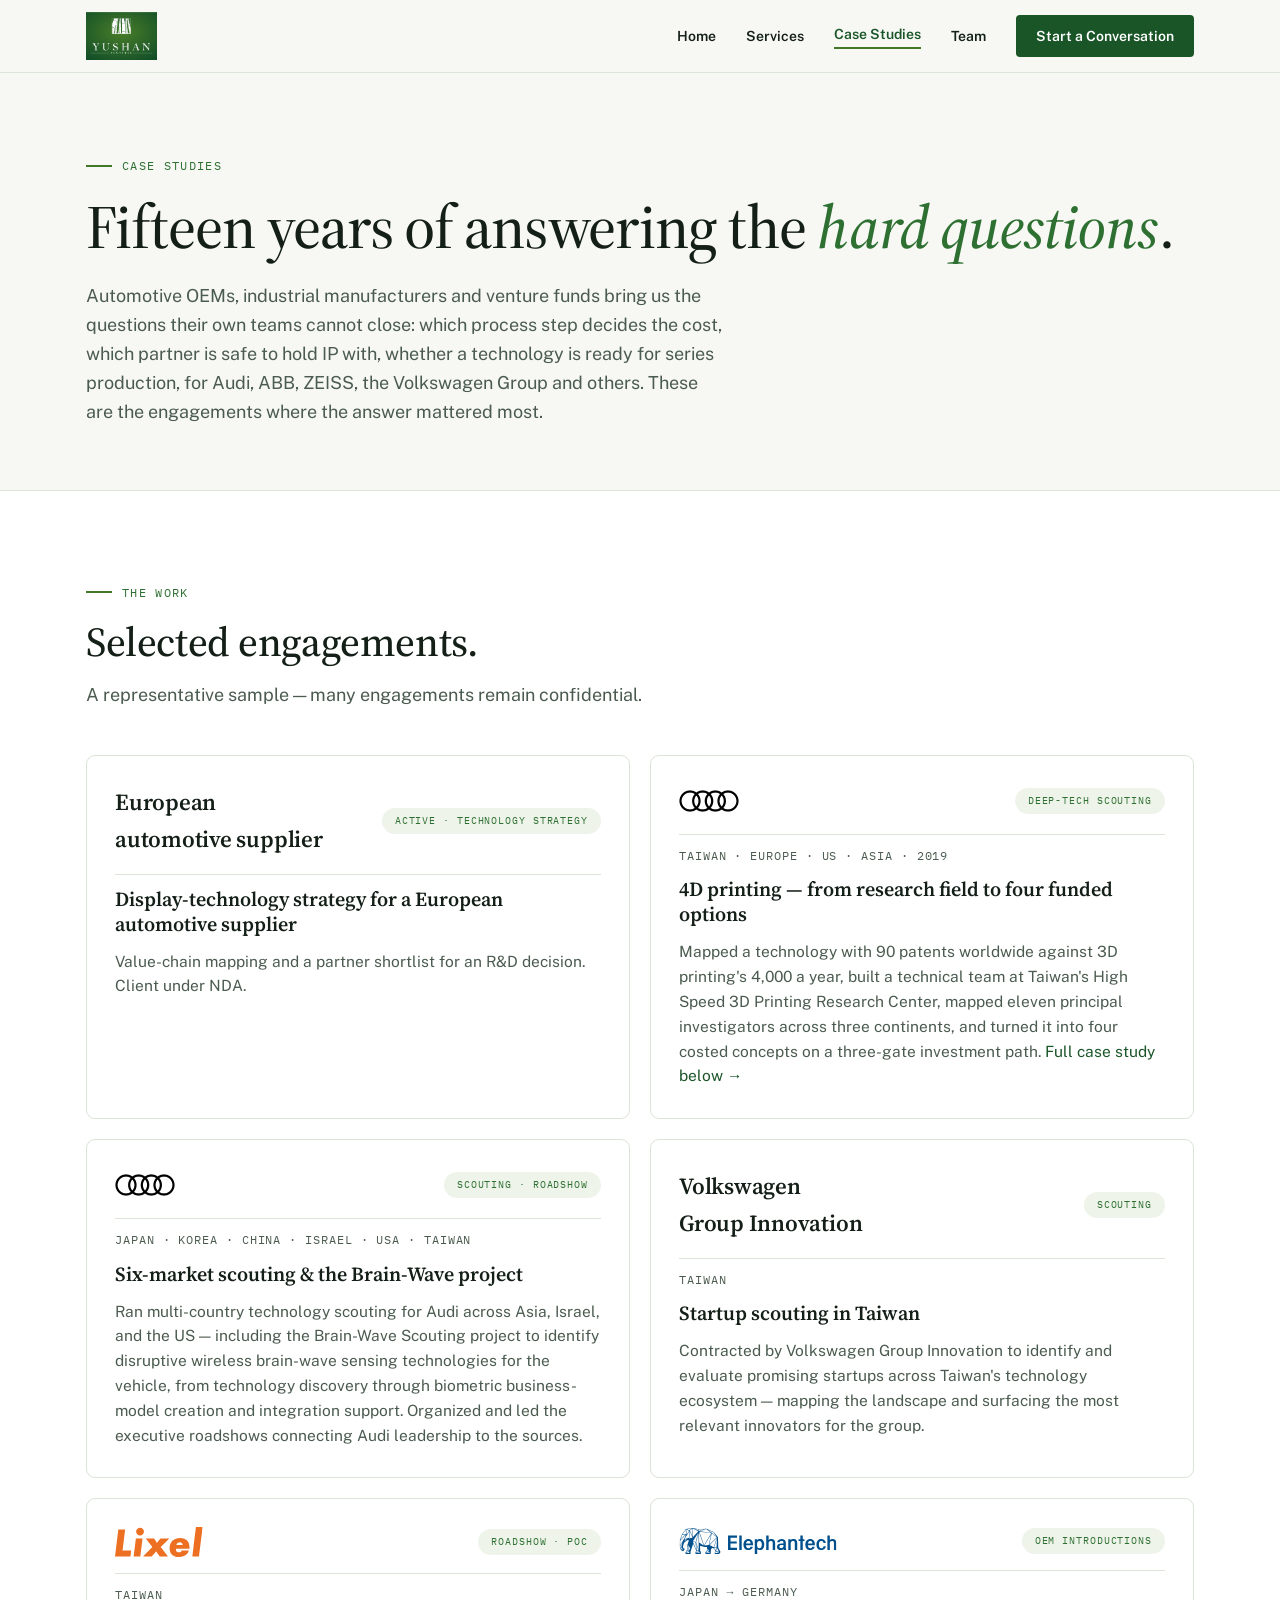
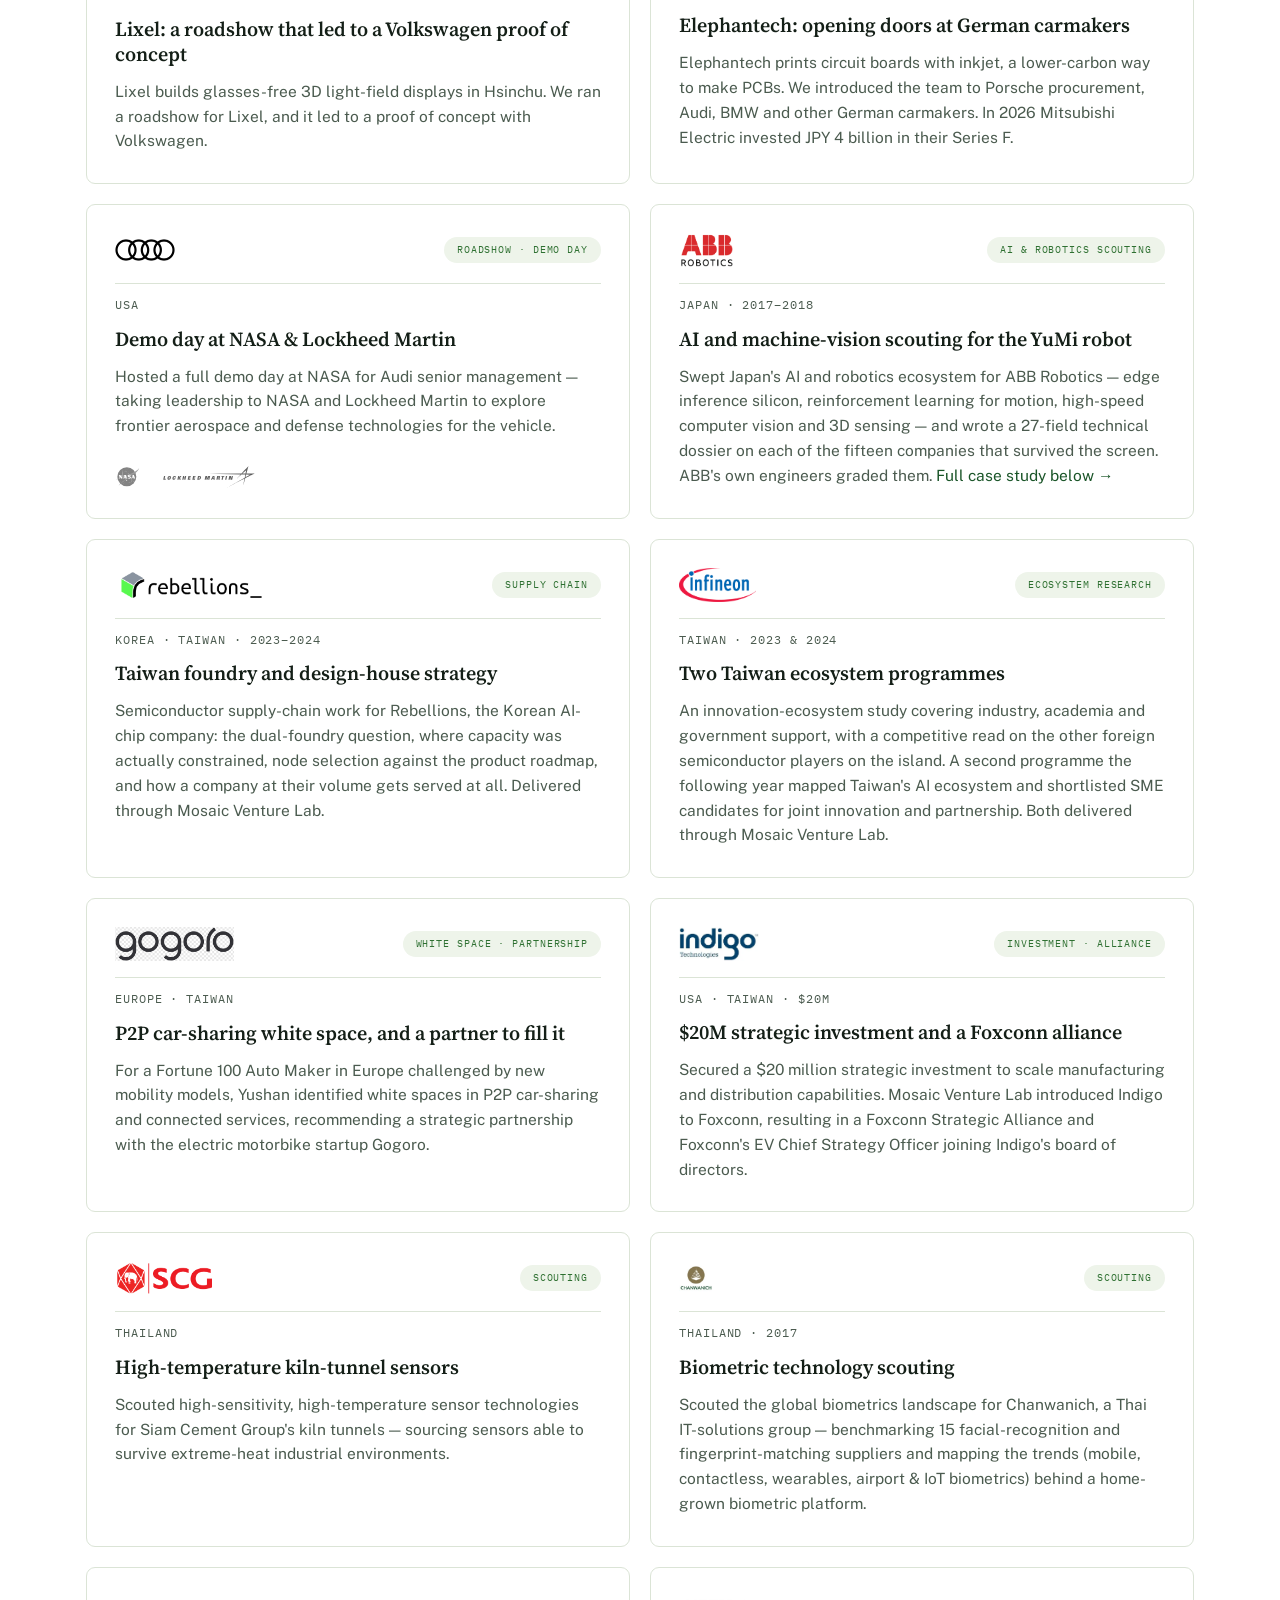
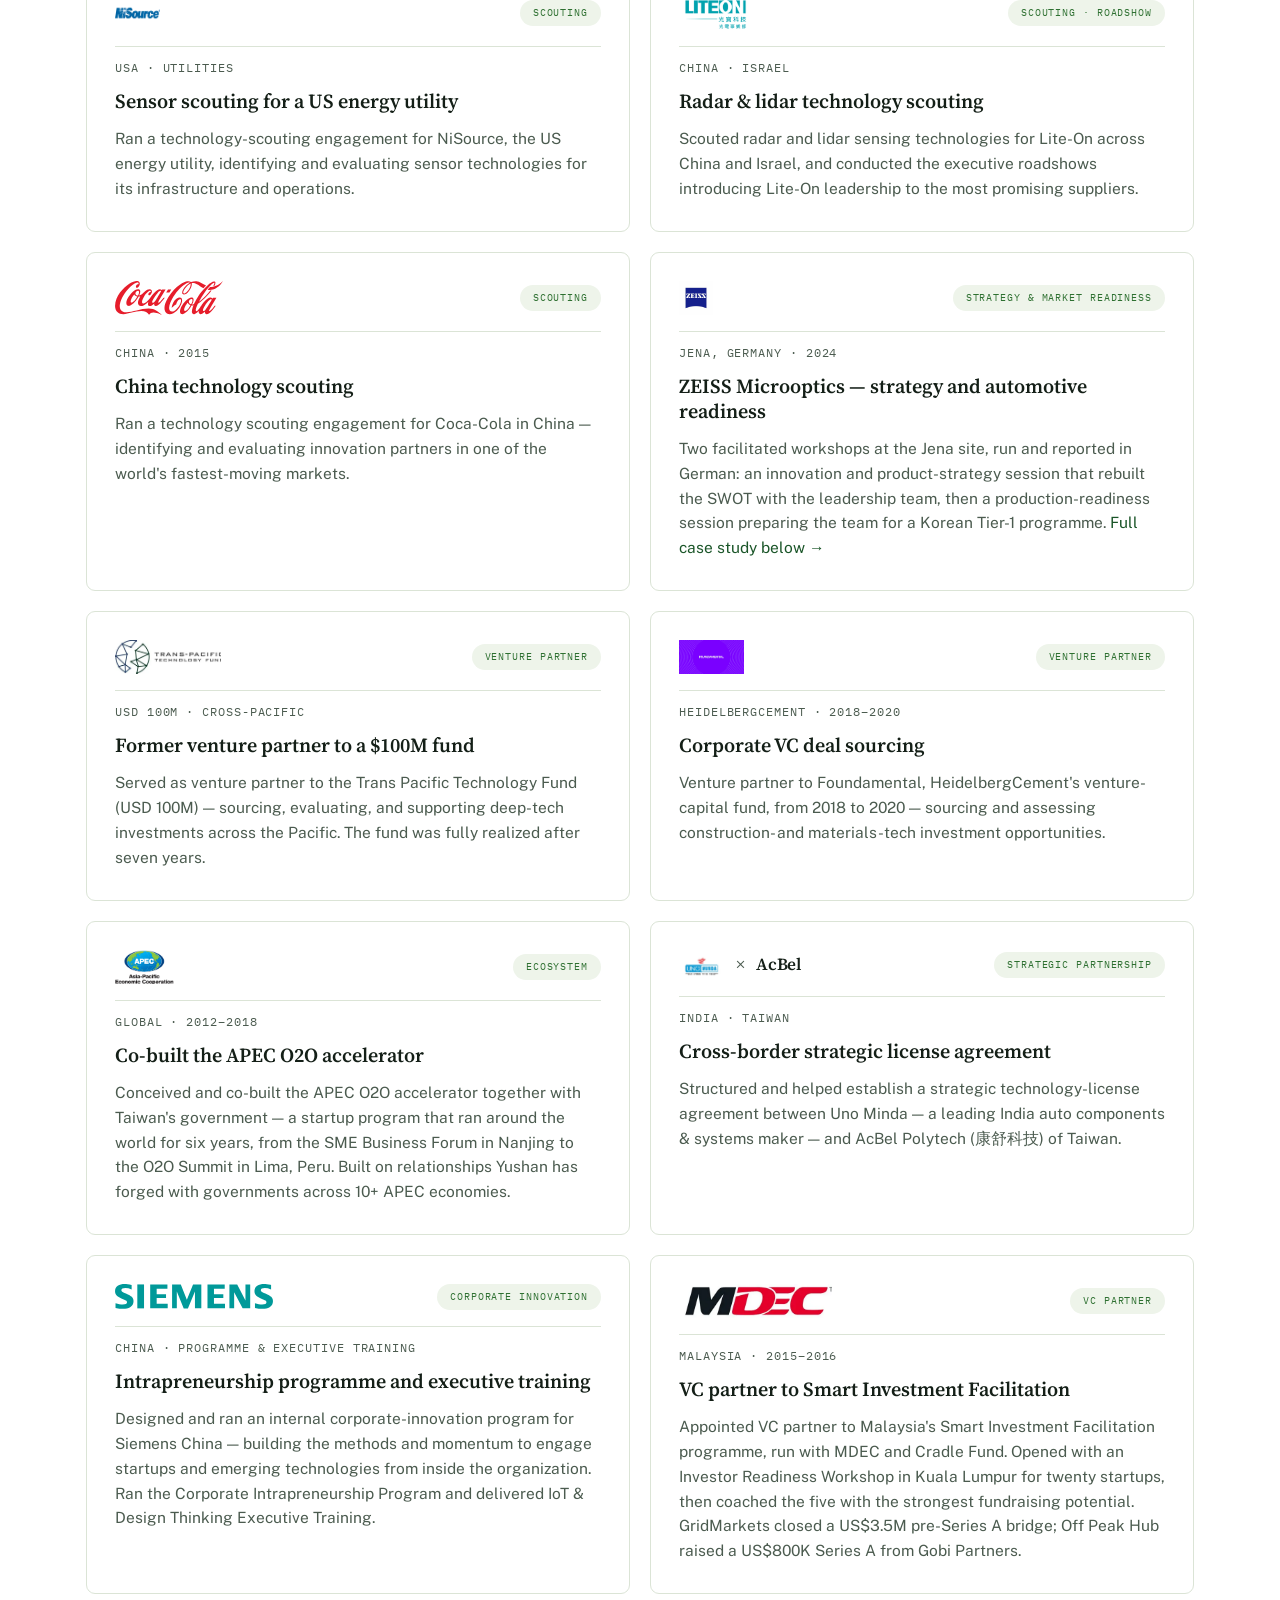
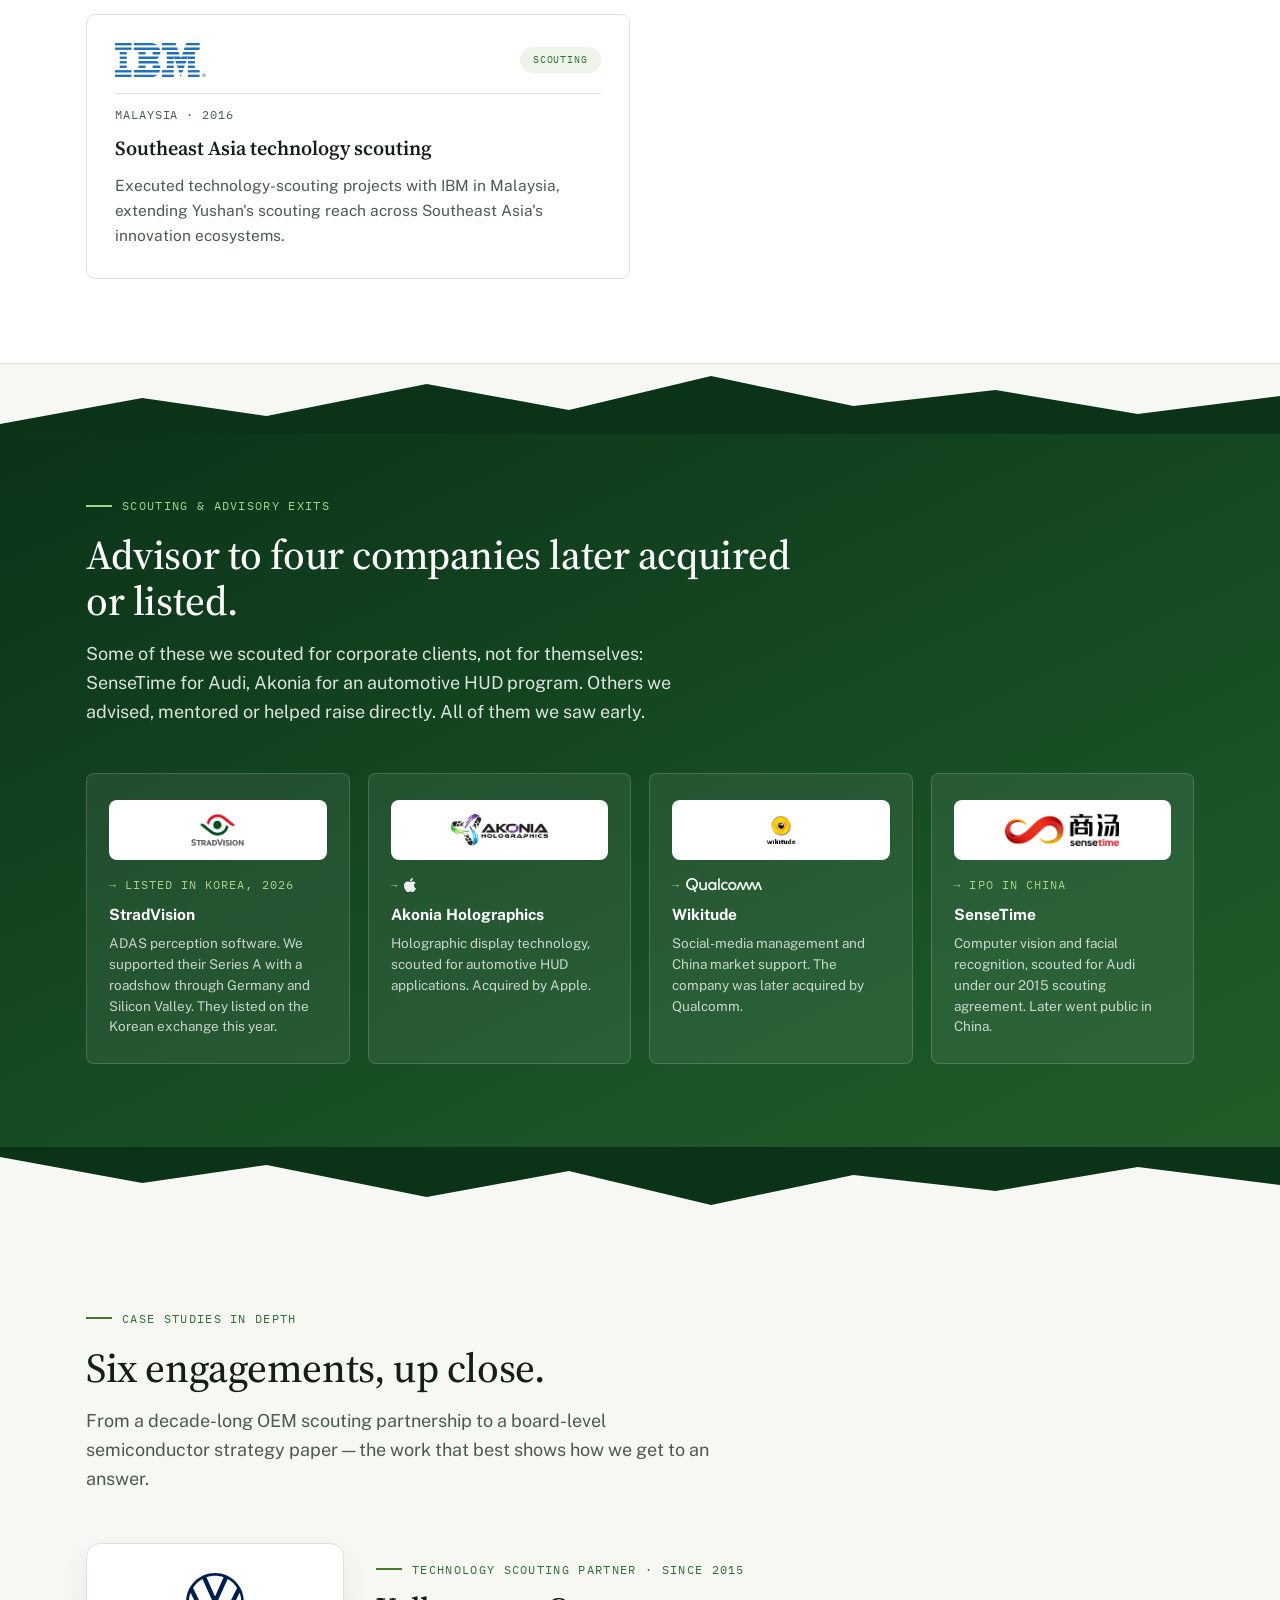
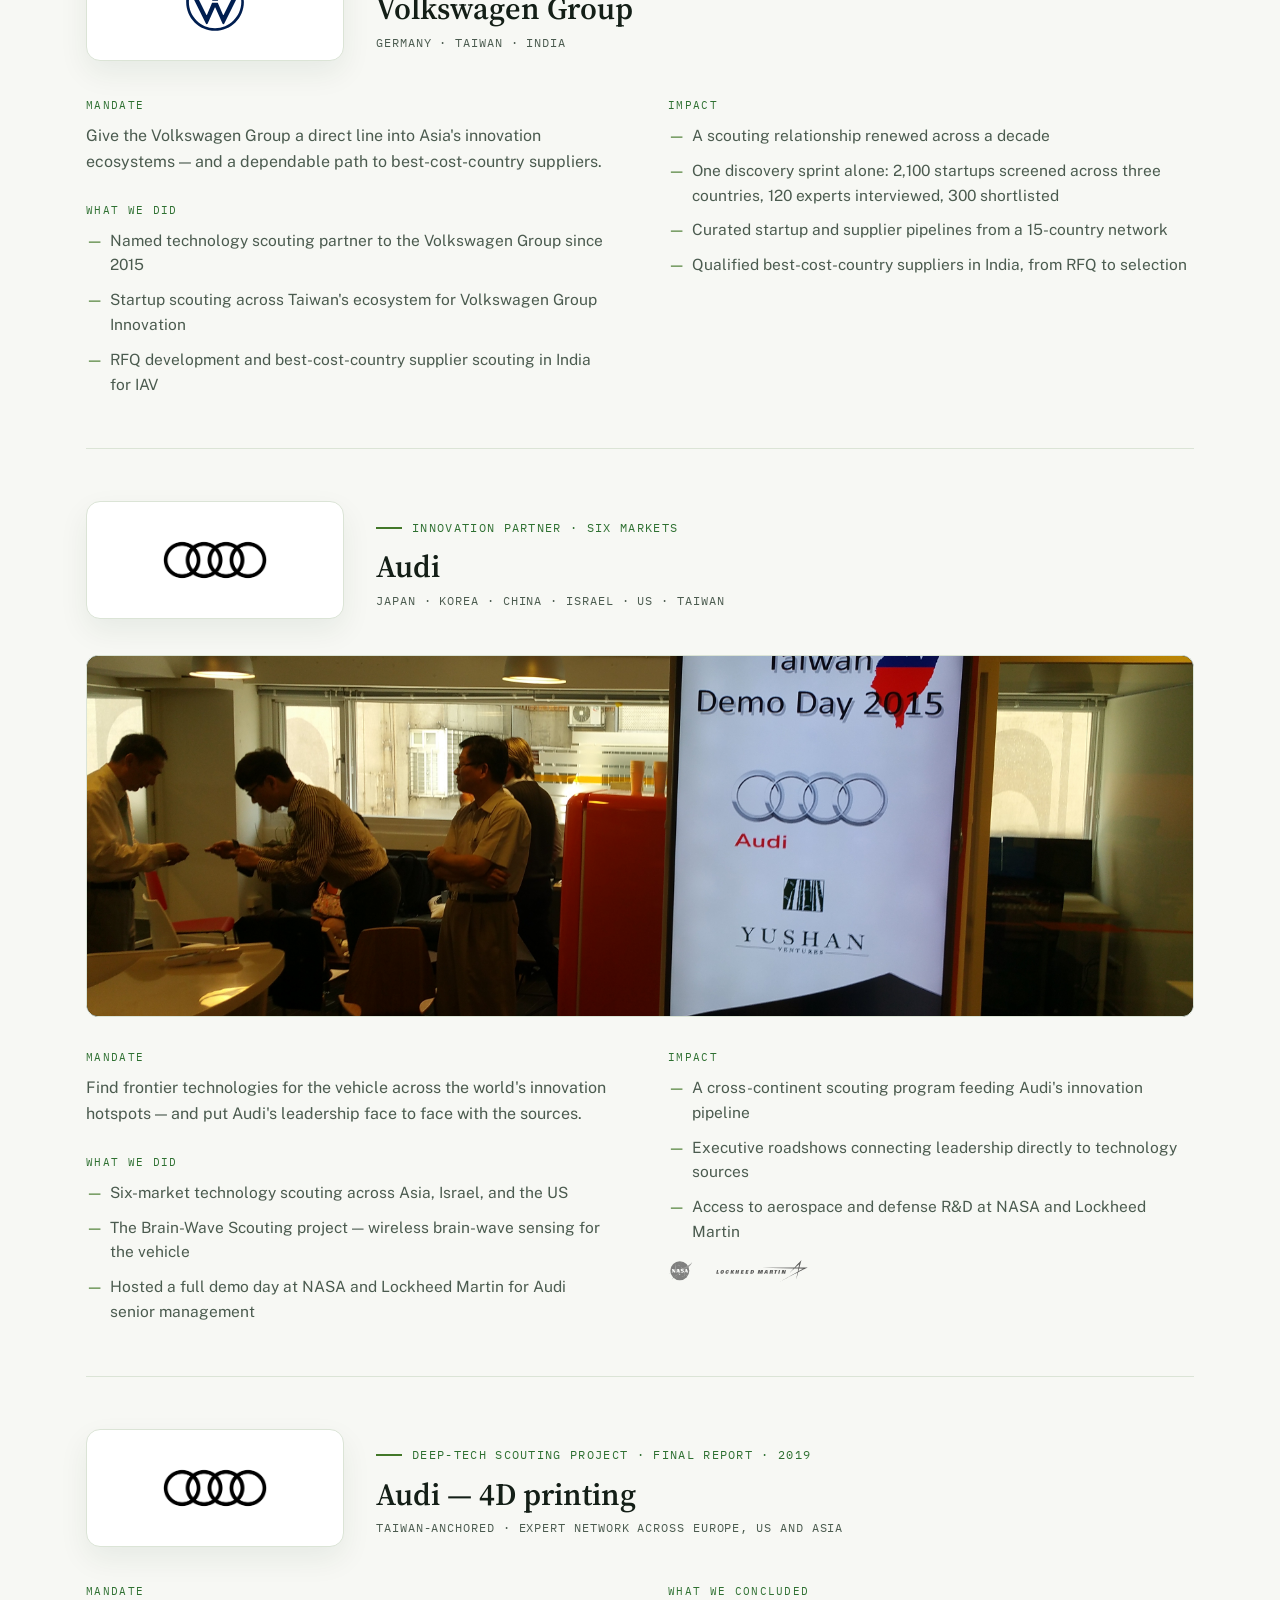
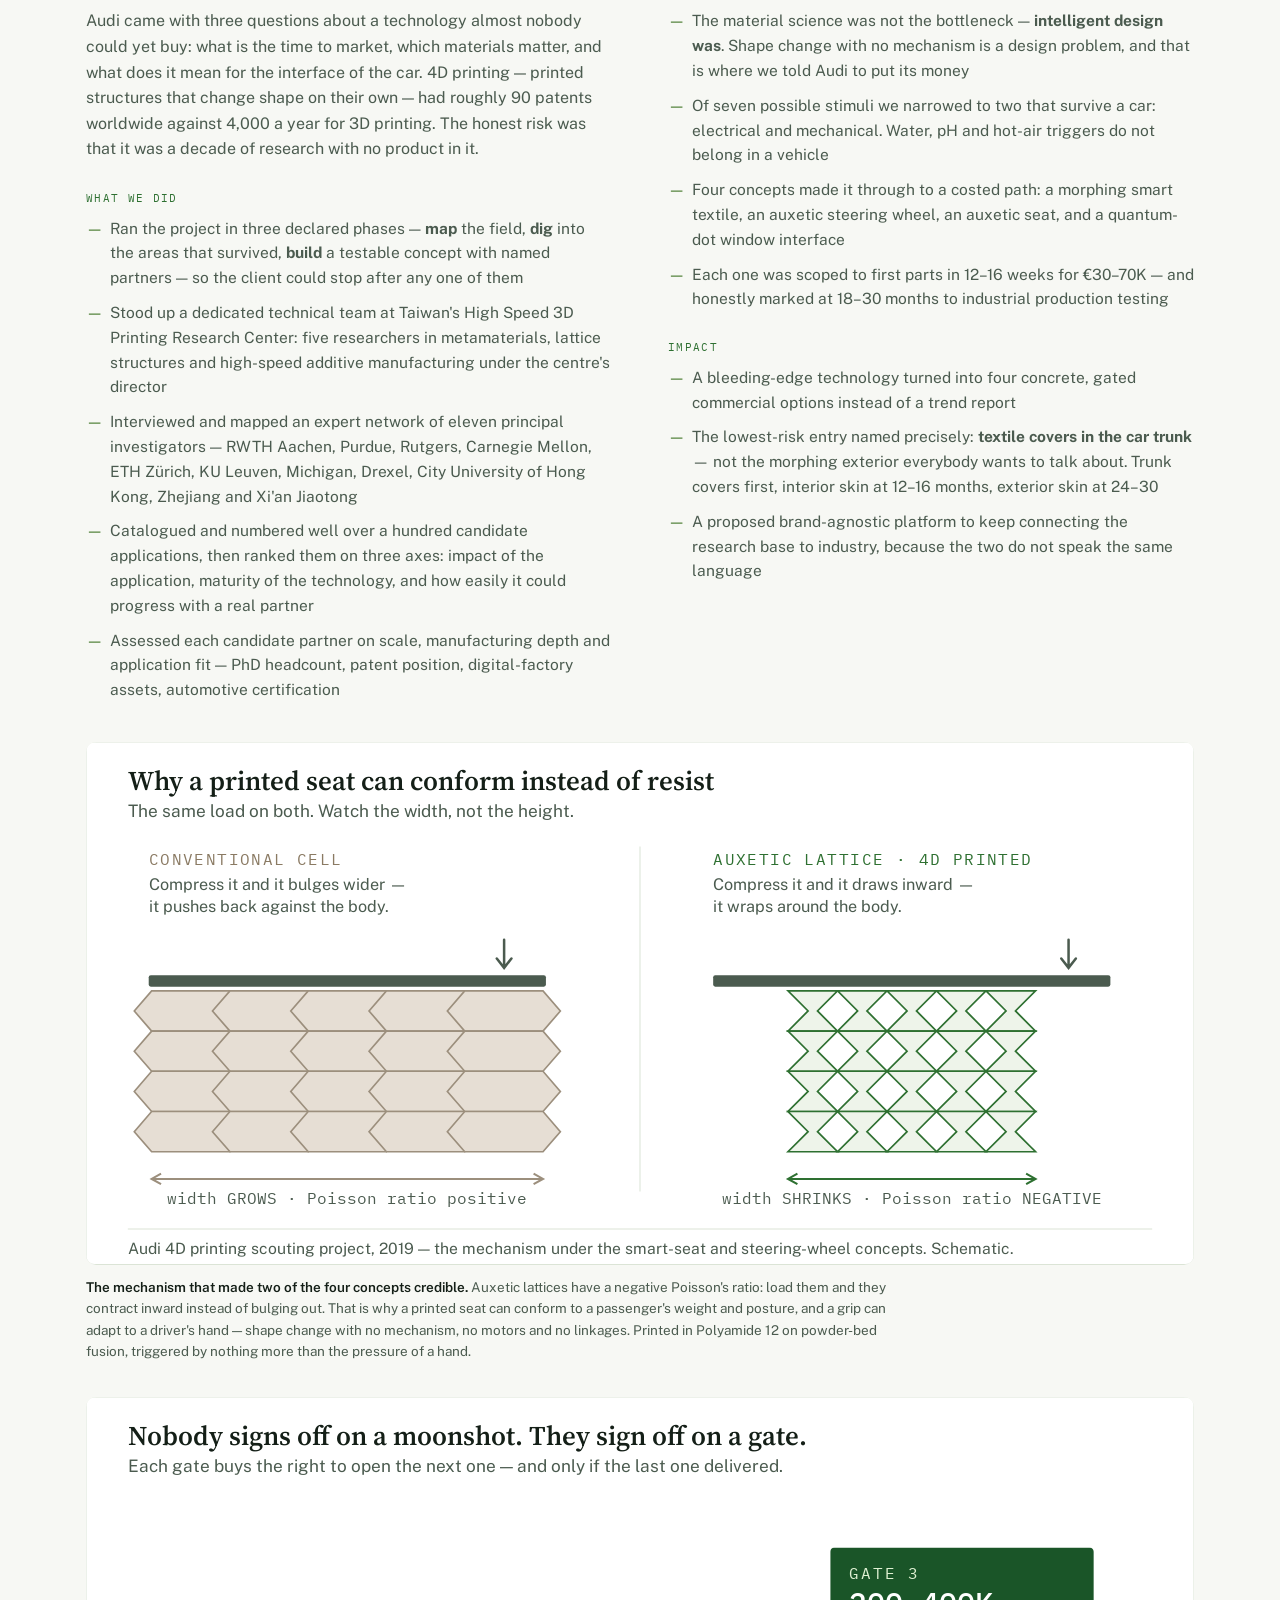
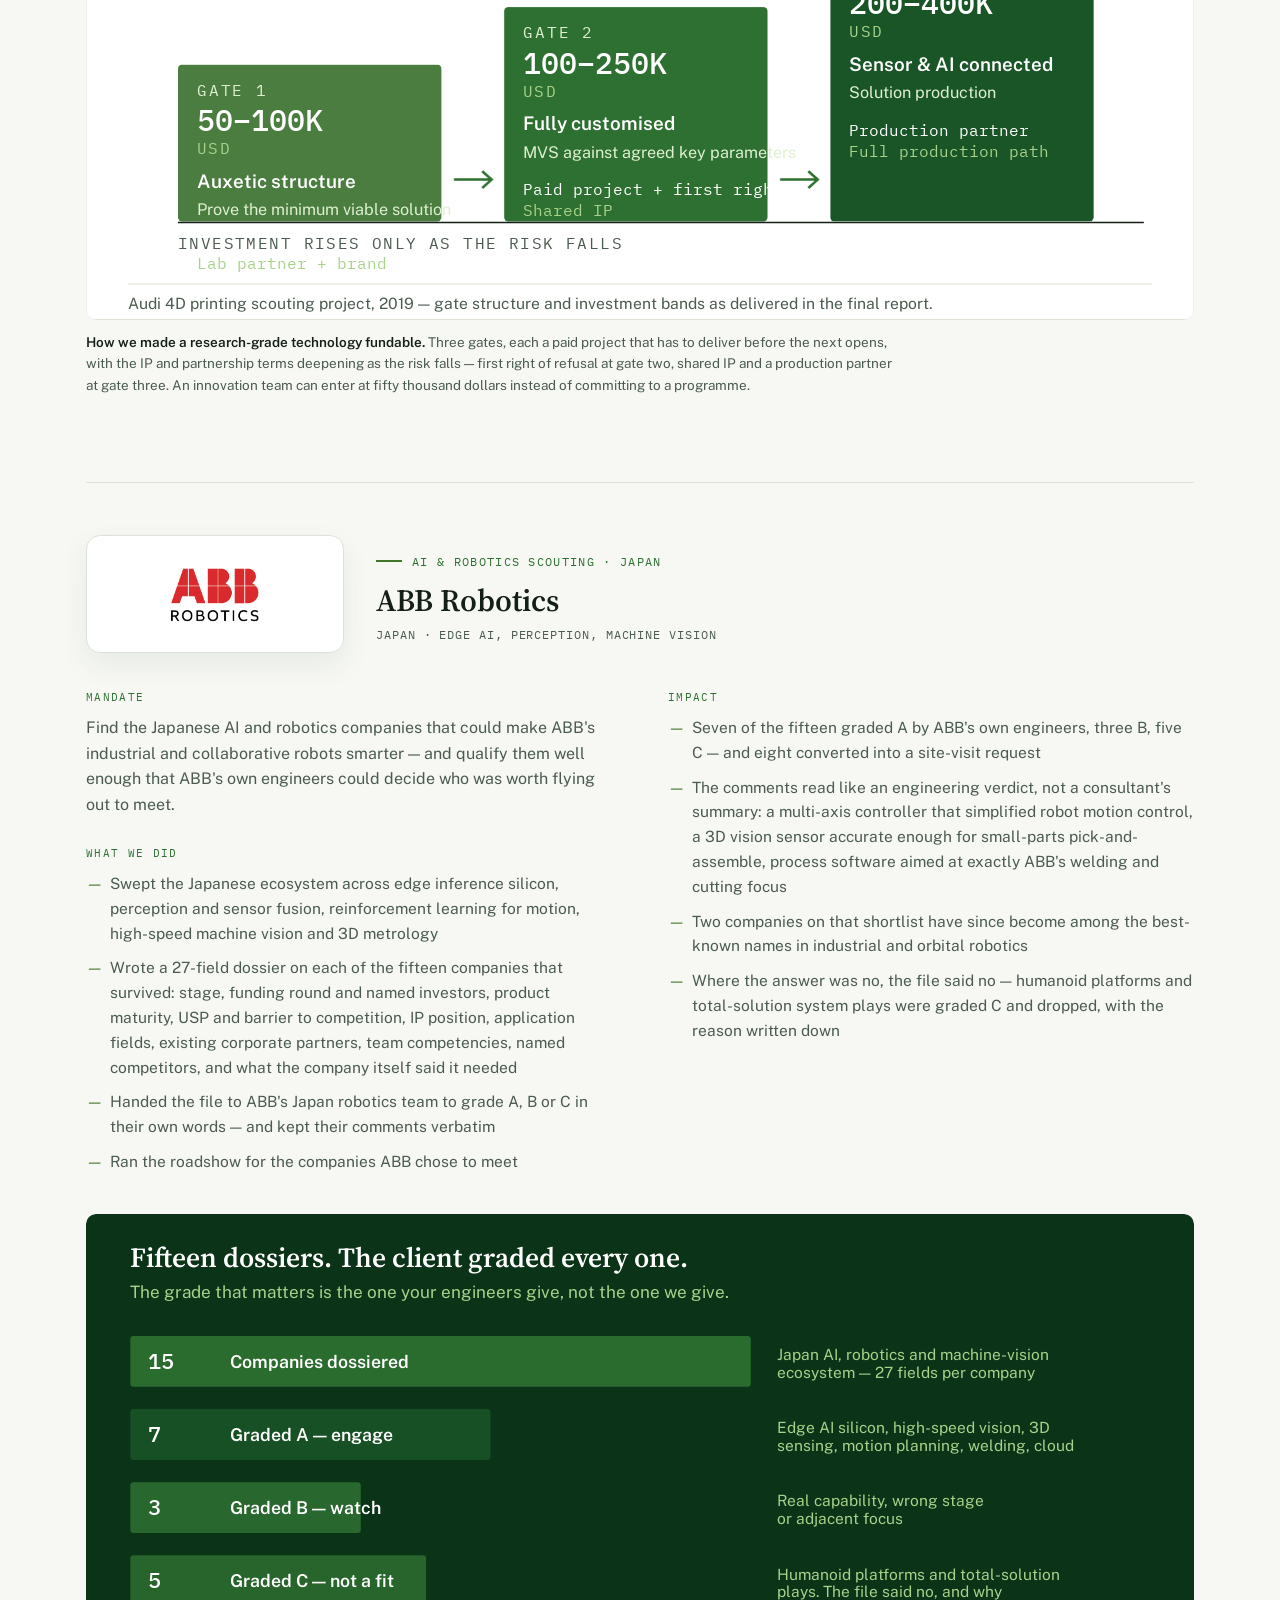
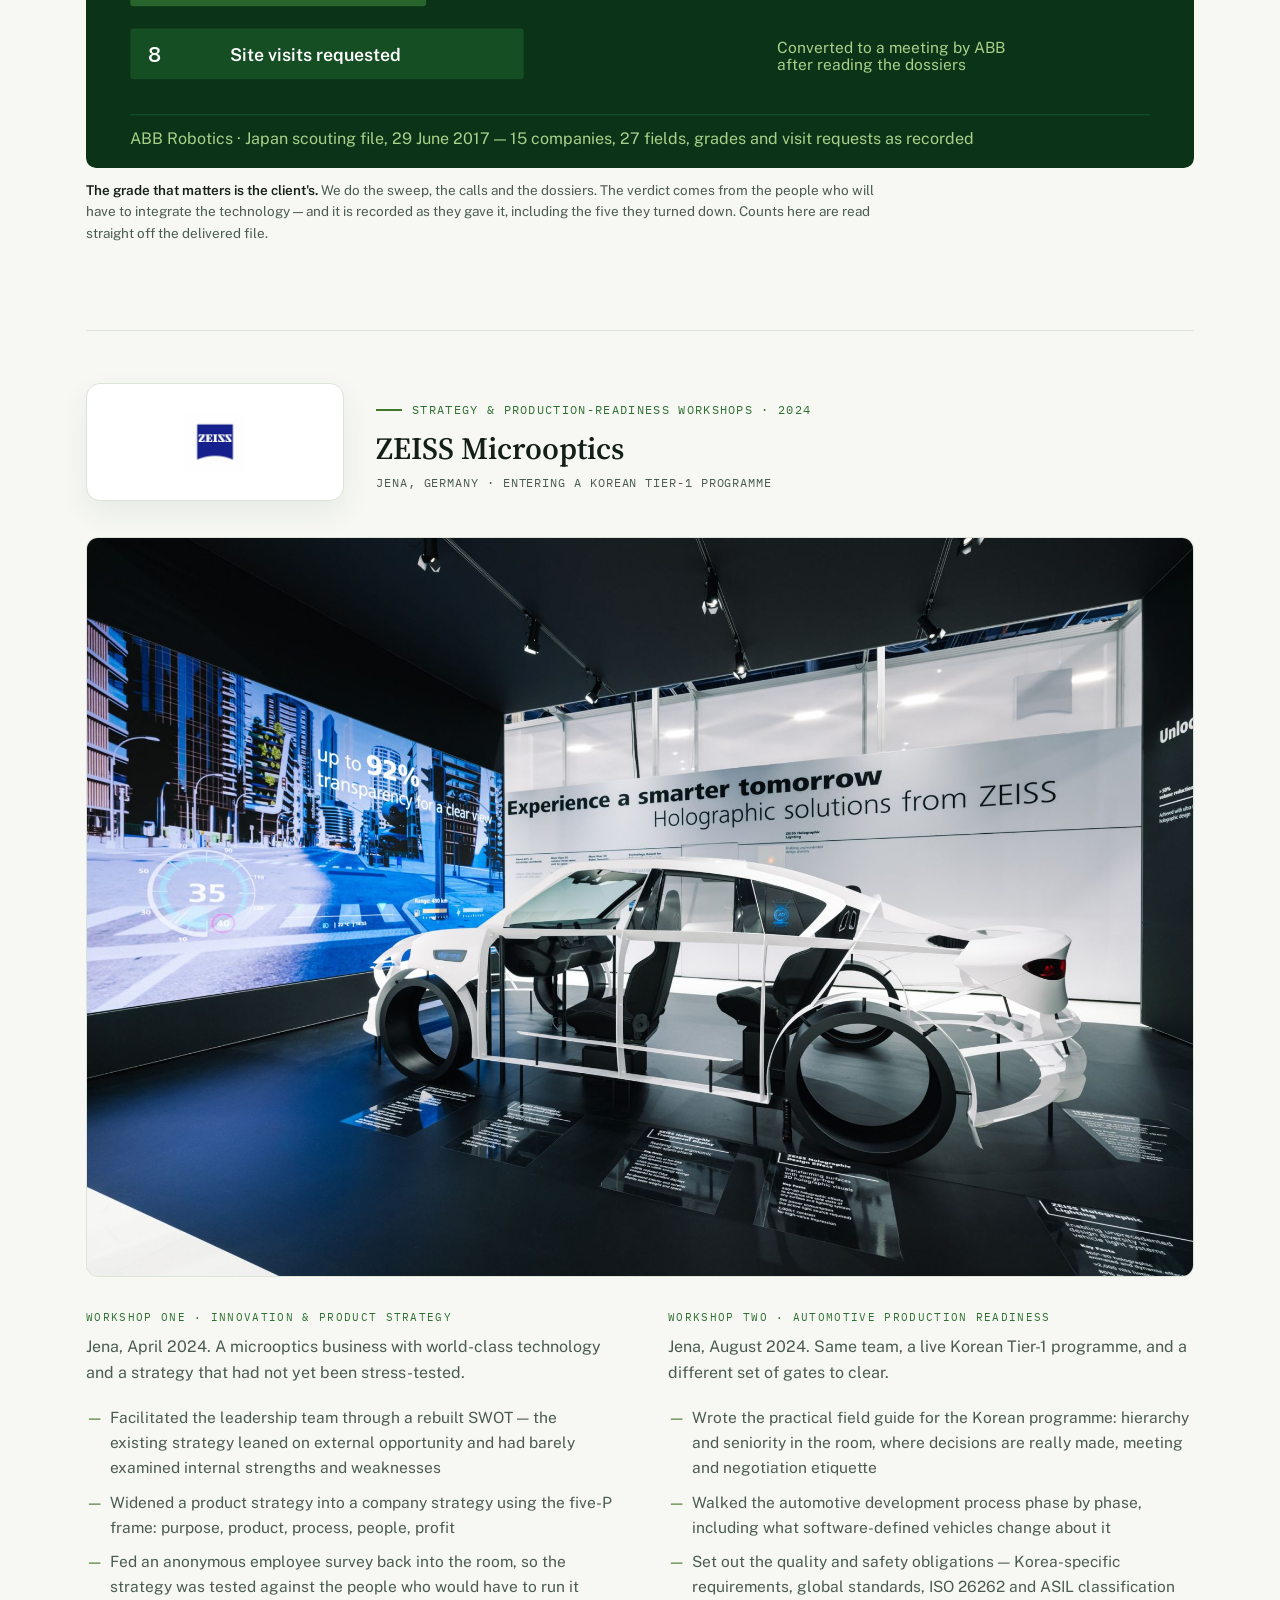
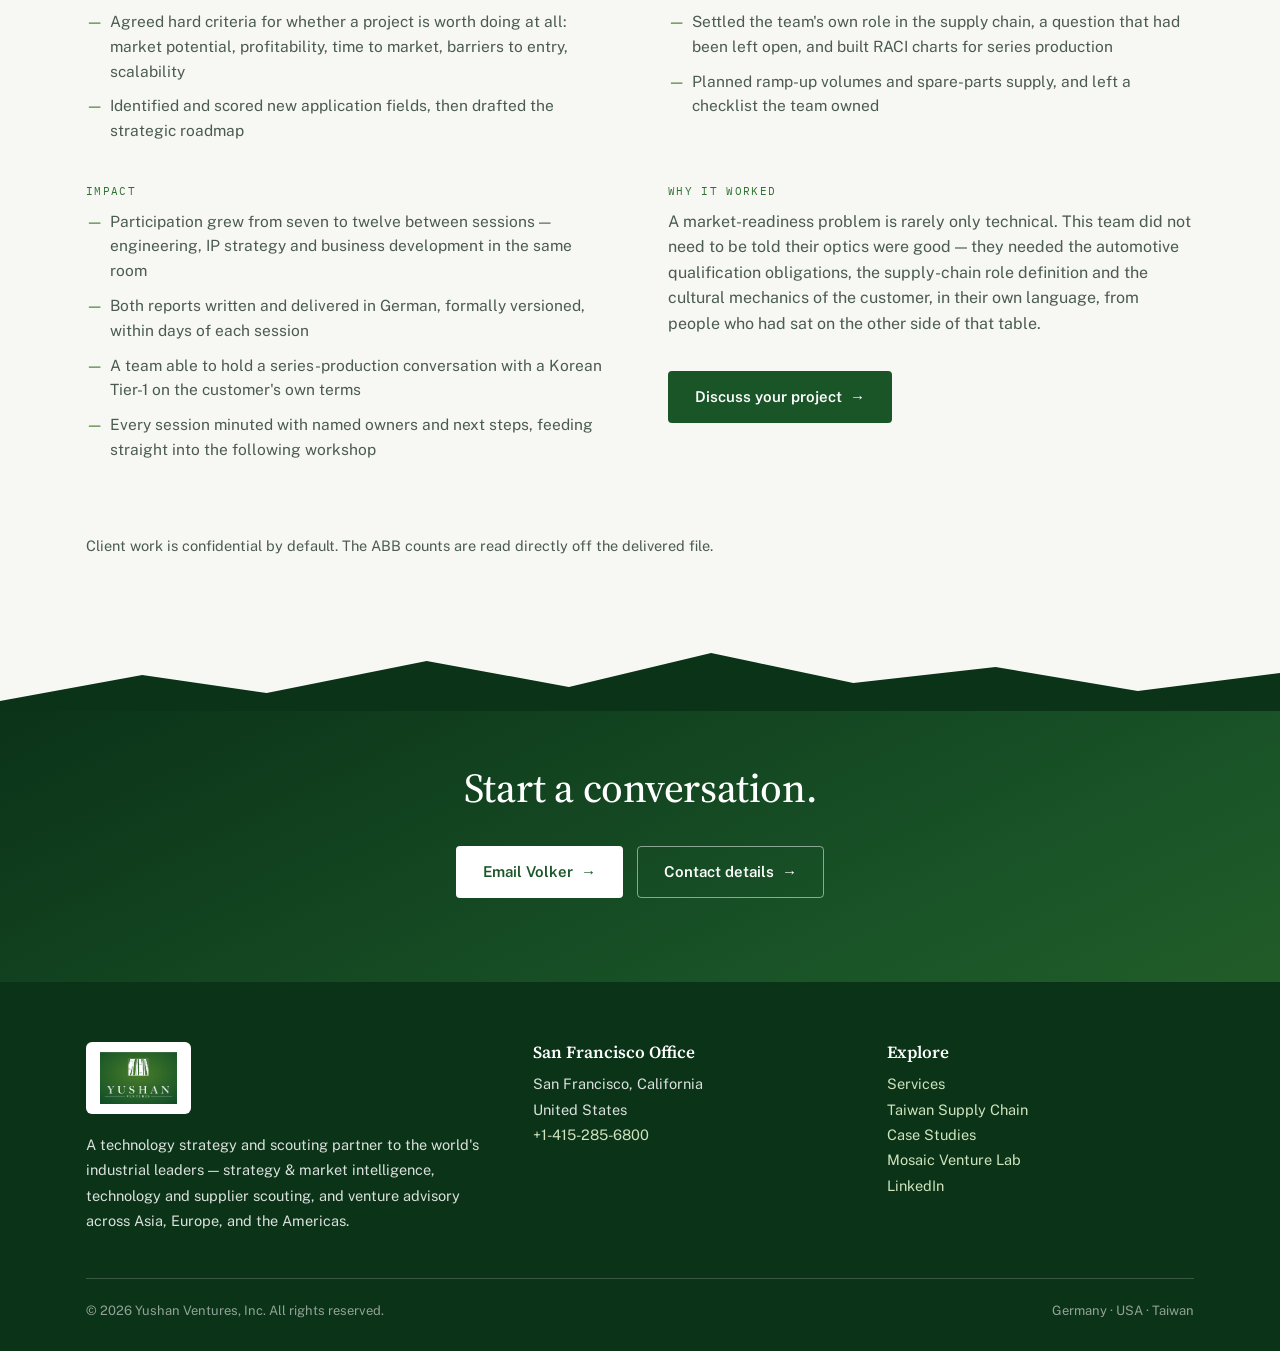
==== case-studies.html @ 4ac22438 "Link the Taiwan supply chain page from the homepage supply section and every footer" ====
<!DOCTYPE html>
<html lang="en">
<head>
<meta charset="UTF-8">
<meta name="viewport" content="width=device-width, initial-scale=1.0">
<title>Case Studies — Yushan Ventures</title>
<meta name="description" content="Deep-tech strategy and scouting case studies — 4D printing for Audi, AI and robotics scouting in Japan for ABB, automotive readiness for ZEISS Microoptics, and fifteen years more.">
<link rel="stylesheet" href="yushan-v2.css?v=260923f">
<script src="image-slot.js"></script>
<script src="yushan-diagrams.js"></script>
<script>function logoFail(el){var a=el.getAttribute('alt')||'';var c='lw';if(el.closest('.logo-cell'))c='wm';else if(el.closest('.cs-top'))c='cs-wm';var s=document.createElement('span');s.className=c;s.textContent=a;el.replaceWith(s);}</script>
</head>
<body>

<nav class="nav">
  <div class="nav-inner">
    <a href="index.html" class="nav-logo"><img src="assets/yushan-logo.png" alt="Yushan Ventures"></a>
    <button class="nav-burger" aria-label="Toggle menu" onclick="document.getElementById('navlinks').classList.toggle('open')">☰</button>
    <div class="nav-links" id="navlinks">
      <a href="index.html">Home</a>
      <a href="services.html">Services</a>
      <a href="case-studies.html" class="active">Case Studies</a>
      <a href="index.html#team">Team</a>
      <a href="index.html#contact" class="nav-cta">Start a Conversation</a>
    </div>
  </div>
</nav>

<header class="hero" style="padding-bottom:64px" data-screen-label="Case studies hero">
  <div class="wrap">
    <span class="eyebrow">Case Studies</span>
    <h1 class="display">Fifteen years of answering the <em>hard questions</em>.</h1>
    <p class="lede">Automotive OEMs, industrial manufacturers and venture funds bring us the questions their own teams cannot close: which process step decides the cost, which partner is safe to hold IP with, whether a technology is ready for series production, for Audi, ABB, ZEISS, the Volkswagen Group and others. These are the engagements where the answer mattered most.</p>
  </div>
</header>

<section class="section-white" data-screen-label="Case study grid">
  <div class="wrap">
    <div class="section-head">
      <span class="eyebrow">The work</span>
      <h2 class="title">Selected engagements.</h2>
      <p class="lede">A representative sample — many engagements remain confidential.</p>
    </div>
    <div class="cs-grid">

      <div class="cs-card" id="tier1" data-screen-label="European automotive supplier">
        <div class="cs-top"><span class="cs-wm">European<br>automotive supplier</span><span class="cs-badge">Active · Technology Strategy</span></div>
        <h3>Display-technology strategy for a European automotive supplier</h3>
        <p>Value-chain mapping and a partner shortlist for an R&amp;D decision. Client under NDA.</p>
      </div>

      <div class="cs-card" id="audi-4dp" data-screen-label="Audi 4D printing">
        <div class="cs-top"><img src="assets/Audi_logo.png" alt="Audi" onerror="logoFail(this)"><span class="cs-badge">Deep-Tech Scouting</span></div>
        <div class="cs-region">Taiwan · Europe · US · Asia · 2019</div>
        <h3>4D printing — from research field to four funded options</h3>
        <p>Mapped a technology with 90 patents worldwide against 3D printing's 4,000 a year, built a technical team at Taiwan's High Speed 3D Printing Research Center, mapped eleven principal investigators across three continents, and turned it into four costed concepts on a three-gate investment path. <a href="#4dp-deep">Full case study below →</a></p>
      </div>

      <div class="cs-card" id="audi" data-screen-label="Audi">
        <div class="cs-top"><img src="assets/Audi_logo.png" alt="Audi" onerror="logoFail(this)"><span class="cs-badge">Scouting · Roadshow</span></div>
        <div class="cs-region">Japan · Korea · China · Israel · USA · Taiwan</div>
        <h3>Six-market scouting &amp; the Brain-Wave project</h3>
        <p>Ran multi-country technology scouting for Audi across Asia, Israel, and the US — including the Brain-Wave Scouting project to identify disruptive wireless brain-wave sensing technologies for the vehicle, from technology discovery through biometric business-model creation and integration support. Organized and led the executive roadshows connecting Audi leadership to the sources.</p>
      </div>

      <div class="cs-card" id="vwi" data-screen-label="Volkswagen Group Innovation">
        <div class="cs-top"><span class="cs-wm">Volkswagen<br>Group Innovation</span><span class="cs-badge">Scouting</span></div>
        <div class="cs-region">Taiwan</div>
        <h3>Startup scouting in Taiwan</h3>
        <p>Contracted by Volkswagen Group Innovation to identify and evaluate promising startups across Taiwan's technology ecosystem — mapping the landscape and surfacing the most relevant innovators for the group.</p>
      </div>

      <div class="cs-card" id="lixel" data-screen-label="Lixel">
        <div class="cs-top"><img src="assets/tr/lixel.svg" alt="Lixel" onerror="logoFail(this)"><span class="cs-badge">Roadshow · PoC</span></div>
        <div class="cs-region">Taiwan</div>
        <h3>Lixel: a roadshow that led to a Volkswagen proof of concept</h3>
        <p>Lixel builds glasses-free 3D light-field displays in Hsinchu. We ran a roadshow for Lixel, and it led to a proof of concept with Volkswagen.</p>
      </div>

      <div class="cs-card" id="elephantech" data-screen-label="Elephantech">
        <div class="cs-top"><img src="assets/tr/elephantech.svg" alt="Elephantech" onerror="logoFail(this)"><span class="cs-badge">OEM Introductions</span></div>
        <div class="cs-region">Japan → Germany</div>
        <h3>Elephantech: opening doors at German carmakers</h3>
        <p>Elephantech prints circuit boards with inkjet, a lower-carbon way to make PCBs. We introduced the team to Porsche procurement, Audi, BMW and other German carmakers. In 2026 Mitsubishi Electric invested JPY 4 billion in their Series F.</p>
      </div>

      <div class="cs-card" id="audi-nasa" data-screen-label="Audi Lockheed NASA">
        <div class="cs-top"><img src="assets/Audi_logo.png" alt="Audi" onerror="logoFail(this)"><span class="cs-badge">Roadshow · Demo Day</span></div>
        <div class="cs-region">USA</div>
        <h3>Demo day at NASA &amp; Lockheed Martin</h3>
        <p>Hosted a full demo day at NASA for Audi senior management — taking leadership to NASA and Lockheed Martin to explore frontier aerospace and defense technologies for the vehicle.</p>
        <div class="logo-row"><img src="assets/nasa-logo.svg" alt="NASA" onerror="logoFail(this)"><img src="assets/lockheed-logo.svg" alt="Lockheed Martin" onerror="logoFail(this)"></div>
      </div>

      <div class="cs-card" id="abb" data-screen-label="ABB">
        <div class="cs-top"><img src="assets/ABB_logo.png" alt="ABB Robotics" onerror="logoFail(this)"><span class="cs-badge">AI &amp; Robotics Scouting</span></div>
        <div class="cs-region">Japan · 2017–2018</div>
        <h3>AI and machine-vision scouting for the YuMi robot</h3>
        <p>Swept Japan's AI and robotics ecosystem for ABB Robotics — edge inference silicon, reinforcement learning for motion, high-speed computer vision and 3D sensing — and wrote a 27-field technical dossier on each of the fifteen companies that survived the screen. ABB's own engineers graded them. <a href="#abb-deep">Full case study below →</a></p>
      </div>

      <div class="cs-card" id="rebellions" data-screen-label="Rebellions">
        <div class="cs-top"><img src="assets/rebellions-logo.png" alt="Rebellions" onerror="logoFail(this)"><span class="cs-badge">Supply Chain</span></div>
        <div class="cs-region">Korea · Taiwan · 2023–2024</div>
        <h3>Taiwan foundry and design-house strategy</h3>
        <p>Semiconductor supply-chain work for Rebellions, the Korean AI-chip company: the dual-foundry question, where capacity was actually constrained, node selection against the product roadmap, and how a company at their volume gets served at all. Delivered through Mosaic Venture Lab.</p>
      </div>

      <div class="cs-card" id="infineon" data-screen-label="Infineon">
        <div class="cs-top"><img src="assets/infineon-logo.png" alt="Infineon Technologies" onerror="logoFail(this)"><span class="cs-badge">Ecosystem Research</span></div>
        <div class="cs-region">Taiwan · 2023 &amp; 2024</div>
        <h3>Two Taiwan ecosystem programmes</h3>
        <p>An innovation-ecosystem study covering industry, academia and government support, with a competitive read on the other foreign semiconductor players on the island. A second programme the following year mapped Taiwan's AI ecosystem and shortlisted SME candidates for joint innovation and partnership. Both delivered through Mosaic Venture Lab.</p>
      </div>

      <div class="cs-card" id="gogoro" data-screen-label="Gogoro">
        <div class="cs-top"><img src="assets/gogoro-logo.png" alt="Gogoro" onerror="logoFail(this)"><span class="cs-badge">White Space · Partnership</span></div>
        <div class="cs-region">Europe · Taiwan</div>
        <h3>P2P car-sharing white space, and a partner to fill it</h3>
        <p>For a Fortune 100 Auto Maker in Europe challenged by new mobility models, Yushan identified white spaces in P2P car-sharing and connected services, recommending a strategic partnership with the electric motorbike startup Gogoro.</p>
      </div>

      <div class="cs-card" id="indigo" data-screen-label="Indigo Technologies">
        <div class="cs-top"><img src="assets/indigo-logo.png" alt="Indigo Technologies" onerror="logoFail(this)"><span class="cs-badge">Investment · Alliance</span></div>
        <div class="cs-region">USA · Taiwan · $20M</div>
        <h3>$20M strategic investment and a Foxconn alliance</h3>
        <p>Secured a $20 million strategic investment to scale manufacturing and distribution capabilities. Mosaic Venture Lab introduced Indigo to Foxconn, resulting in a Foxconn Strategic Alliance and Foxconn's EV Chief Strategy Officer joining Indigo's board of directors.</p>
      </div>

      <div class="cs-card" id="scg" data-screen-label="Siam Cement">
        <div class="cs-top"><img src="assets/scg-logo.webp" alt="Siam Cement Group" onerror="logoFail(this)"><span class="cs-badge">Scouting</span></div>
        <div class="cs-region">Thailand</div>
        <h3>High-temperature kiln-tunnel sensors</h3>
        <p>Scouted high-sensitivity, high-temperature sensor technologies for Siam Cement Group's kiln tunnels — sourcing sensors able to survive extreme-heat industrial environments.</p>
      </div>

      <div class="cs-card" id="chanwanich" data-screen-label="Chanwanich">
        <div class="cs-top"><img src="assets/chanwanich-logo.jpg" alt="Chanwanich" onerror="logoFail(this)"><span class="cs-badge">Scouting</span></div>
        <div class="cs-region">Thailand · 2017</div>
        <h3>Biometric technology scouting</h3>
        <p>Scouted the global biometrics landscape for Chanwanich, a Thai IT-solutions group — benchmarking 15 facial-recognition and fingerprint-matching suppliers and mapping the trends (mobile, contactless, wearables, airport &amp; IoT biometrics) behind a home-grown biometric platform.</p>
      </div>

      <div class="cs-card" id="nisource" data-screen-label="NiSource">
        <div class="cs-top"><img src="assets/nisource-logo.avif" alt="NiSource" onerror="logoFail(this)"><span class="cs-badge">Scouting</span></div>
        <div class="cs-region">USA · Utilities</div>
        <h3>Sensor scouting for a US energy utility</h3>
        <p>Ran a technology-scouting engagement for NiSource, the US energy utility, identifying and evaluating sensor technologies for its infrastructure and operations.</p>
      </div>

      <div class="cs-card" id="liteon" data-screen-label="Lite-On">
        <div class="cs-top"><img src="assets/liteon-logo.png" alt="Lite-On" onerror="logoFail(this)"><span class="cs-badge">Scouting · Roadshow</span></div>
        <div class="cs-region">China · Israel</div>
        <h3>Radar &amp; lidar technology scouting</h3>
        <p>Scouted radar and lidar sensing technologies for Lite-On across China and Israel, and conducted the executive roadshows introducing Lite-On leadership to the most promising suppliers.</p>
      </div>

      <div class="cs-card" id="cocacola" data-screen-label="Coca-Cola">
        <div class="cs-top"><img src="assets/cocacola-logo.svg" alt="Coca-Cola" onerror="logoFail(this)"><span class="cs-badge">Scouting</span></div>
        <div class="cs-region">China · 2015</div>
        <h3>China technology scouting</h3>
        <p>Ran a technology scouting engagement for Coca-Cola in China — identifying and evaluating innovation partners in one of the world's fastest-moving markets.</p>
      </div>

      <div class="cs-card" id="zeiss" data-screen-label="ZEISS">
        <div class="cs-top"><img src="assets/Zeiss_logo.jpeg" alt="ZEISS" onerror="logoFail(this)"><span class="cs-badge">Strategy &amp; Market Readiness</span></div>
        <div class="cs-region">Jena, Germany · 2024</div>
        <h3>ZEISS Microoptics — strategy and automotive readiness</h3>
        <p>Two facilitated workshops at the Jena site, run and reported in German: an innovation and product-strategy session that rebuilt the SWOT with the leadership team, then a production-readiness session preparing the team for a Korean Tier-1 programme. <a href="#zeiss-deep">Full case study below →</a></p>
      </div>

      <div class="cs-card" id="tptf" data-screen-label="Trans Pacific Technology Fund">
        <div class="cs-top"><img src="assets/tptf-logo.png" alt="Trans Pacific Technology Fund" onerror="logoFail(this)"><span class="cs-badge">Venture Partner</span></div>
        <div class="cs-region">USD 100M · Cross-Pacific</div>
        <h3>Former venture partner to a $100M fund</h3>
        <p>Served as venture partner to the Trans Pacific Technology Fund (USD 100M) — sourcing, evaluating, and supporting deep-tech investments across the Pacific. The fund was fully realized after seven years.</p>
      </div>

      <div class="cs-card" id="foundamental" data-screen-label="Foundamental">
        <div class="cs-top"><img src="assets/foundamental-logo.png" alt="Foundamental" onerror="logoFail(this)"><span class="cs-badge">Venture Partner</span></div>
        <div class="cs-region">HeidelbergCement · 2018–2020</div>
        <h3>Corporate VC deal sourcing</h3>
        <p>Venture partner to Foundamental, HeidelbergCement's venture-capital fund, from 2018 to 2020 — sourcing and assessing construction- and materials-tech investment opportunities.</p>
      </div>

      <div class="cs-card" id="apec" data-screen-label="APEC">
        <div class="cs-top"><img src="assets/apec-logo.jpg" alt="APEC O2O" onerror="logoFail(this)"><span class="cs-badge">Ecosystem</span></div>
        <div class="cs-region">Global · 2012–2018</div>
        <h3>Co-built the APEC O2O accelerator</h3>
        <p>Conceived and co-built the APEC O2O accelerator together with Taiwan's government — a startup program that ran around the world for six years, from the SME Business Forum in Nanjing to the O2O Summit in Lima, Peru. Built on relationships Yushan has forged with governments across 10+ APEC economies.</p>
      </div>

      <div class="cs-card" id="unominda" data-screen-label="Uno Minda AcBel">
        <div class="cs-top"><span class="cs-pair"><img src="assets/uno-minda-logo.avif" alt="Uno Minda" onerror="logoFail(this)"><span class="cs-x">×</span><span class="cs-wm">AcBel</span></span><span class="cs-badge">Strategic Partnership</span></div>
        <div class="cs-region">India · Taiwan</div>
        <h3>Cross-border strategic license agreement</h3>
        <p>Structured and helped establish a strategic technology-license agreement between Uno Minda — a leading India auto components &amp; systems maker — and AcBel Polytech (康舒科技) of Taiwan.</p>
      </div>

      <div class="cs-card" id="siemens" data-screen-label="Siemens">
        <div class="cs-top"><img src="assets/siemens-logo.svg" alt="Siemens" onerror="logoFail(this)"><span class="cs-badge">Corporate Innovation</span></div>
        <div class="cs-region">China · Programme &amp; executive training</div>
        <h3>Intrapreneurship programme and executive training</h3>
        <p>Designed and ran an internal corporate-innovation program for Siemens China — building the methods and momentum to engage startups and emerging technologies from inside the organization. Ran the Corporate Intrapreneurship Program and delivered IoT &amp; Design Thinking Executive Training.</p>
      </div>

      <div class="cs-card" id="mdec" data-screen-label="MDEC Cradle Malaysia">
        <div class="cs-top"><img src="assets/mdec-logo.png" alt="MDEC — Malaysia Digital Economy Corporation" onerror="logoFail(this)"><span class="cs-badge">VC Partner</span></div>
        <div class="cs-region">Malaysia · 2015–2016</div>
        <h3>VC partner to Smart Investment Facilitation</h3>
        <p>Appointed VC partner to Malaysia's Smart Investment Facilitation programme, run with MDEC and Cradle Fund. Opened with an Investor Readiness Workshop in Kuala Lumpur for twenty startups, then coached the five with the strongest fundraising potential. GridMarkets closed a US$3.5M pre-Series A bridge; Off Peak Hub raised a US$800K Series A from Gobi Partners.</p>
      </div>

      <div class="cs-card" id="ibm" data-screen-label="IBM">
        <div class="cs-top"><img src="assets/ibm-logo.svg" alt="IBM" onerror="logoFail(this)"><span class="cs-badge">Scouting</span></div>
        <div class="cs-region">Malaysia · 2016</div>
        <h3>Southeast Asia technology scouting</h3>
        <p>Executed technology-scouting projects with IBM in Malaysia, extending Yushan's scouting reach across Southeast Asia's innovation ecosystems.</p>
      </div>

    </div>
  </div>
</section>

<svg class="ridge" viewBox="0 0 1440 70" preserveAspectRatio="none" aria-hidden="true"><path d="M0 70 L0 60 L160 34 L300 52 L480 20 L640 46 L800 12 L960 42 L1120 26 L1280 50 L1440 32 L1440 70 Z" fill="#0b3318"></path></svg>
<section class="section-green on-green" style="padding-top:56px" data-screen-label="Exits">
  <div class="wrap">
    <div class="section-head">
      <span class="eyebrow">Scouting &amp; advisory exits</span>
      <h2 class="title">Advisor to four companies later acquired or listed.</h2>
      <p class="lede">Some of these we scouted for corporate clients, not for themselves: SenseTime for Audi, Akonia for an automotive HUD program. Others we advised, mentored or helped raise directly. All of them we saw early.</p>
    </div>
    <div class="steps" style="grid-template-columns:repeat(4,1fr)">
      <div class="step"><div class="exit-chip"><img src="assets/stradvision-logo.png" alt="StradVision"></div><div class="exit-arrow">→ Listed in Korea, 2026</div><h4>StradVision</h4><p>ADAS perception software. We supported their Series A with a roadshow through Germany and Silicon Valley. They listed on the Korean exchange this year.</p></div>
      <div class="step"><div class="exit-chip"><img src="assets/akonia-logo.png" alt="Akonia Holographics"></div><div class="exit-arrow">→ <img class="exit-acq" src="assets/apple-logo.svg" alt="Apple" onerror="logoFail(this)"></div><h4>Akonia Holographics</h4><p>Holographic display technology, scouted for automotive HUD applications. Acquired by Apple.</p></div>
      <div class="step"><div class="exit-chip"><img src="assets/wikitude-logo.png" alt="Wikitude"></div><div class="exit-arrow">→ <img class="exit-acq" src="assets/qualcomm-logo.svg" alt="Qualcomm" onerror="logoFail(this)"></div><h4>Wikitude</h4><p>Social-media management and China market support. The company was later acquired by Qualcomm.</p></div>
      <div class="step"><div class="exit-chip"><img src="assets/Sensetime_logo.png" alt="SenseTime" onerror="logoFail(this)"></div><div class="exit-arrow">→ IPO in China</div><h4>SenseTime</h4><p>Computer vision and facial recognition, scouted for Audi under our 2015 scouting agreement. Later went public in China.</p></div>
    </div>
  </div>
</section>
<svg class="ridge ridge-flip" viewBox="0 0 1440 70" preserveAspectRatio="none" aria-hidden="true"><path d="M0 70 L0 60 L160 34 L300 52 L480 20 L640 46 L800 12 L960 42 L1120 26 L1280 50 L1440 32 L1440 70 Z" fill="#0b3318"></path></svg>

<section id="featured" data-screen-label="Featured case studies">
  <div class="wrap">
    <div class="section-head">
      <span class="eyebrow">Case studies in depth</span>
      <h2 class="title">Six engagements, up close.</h2>
      <p class="lede">From a decade-long OEM scouting partnership to a board-level semiconductor strategy paper — the work that best shows how we get to an answer.</p>
    </div>

    <article class="deepdive" id="vw-deep" data-screen-label="Volkswagen deep dive">
      <div class="dd-head">
        <div class="dd-logo"><img src="assets/vw-logo.svg" alt="Volkswagen Group" onerror="logoFail(this)"></div>
        <div class="dd-head-text">
          <span class="eyebrow">Technology scouting partner · since 2015</span>
          <h3>Volkswagen Group</h3>
          <div class="cs-region">Germany · Taiwan · India</div>
        </div>
      </div>
      <div class="case">
        <div>
          <div class="case-label">Mandate</div>
          <p style="color:var(--muted);margin-bottom:28px">Give the Volkswagen Group a direct line into Asia's innovation ecosystems — and a dependable path to best-cost-country suppliers.</p>
          <div class="case-label">What we did</div>
          <ul class="checklist">
            <li>Named technology scouting partner to the Volkswagen Group since 2015</li>
            <li>Startup scouting across Taiwan's ecosystem for Volkswagen Group Innovation</li>
            <li>RFQ development and best-cost-country supplier scouting in India for IAV</li>
          </ul>
        </div>
        <div>
          <div class="case-label">Impact</div>
          <ul class="checklist">
            <li>A scouting relationship renewed across a decade</li>
            <li>One discovery sprint alone: 2,100 startups screened across three countries, 120 experts interviewed, 300 shortlisted</li>
            <li>Curated startup and supplier pipelines from a 15-country network</li>
            <li>Qualified best-cost-country suppliers in India, from RFQ to selection</li>
          </ul>
        </div>
      </div>
    </article>

    <article class="deepdive" id="audi-deep" data-screen-label="Audi deep dive">
      <div class="dd-head">
        <div class="dd-logo"><img src="assets/Audi_logo.png" alt="Audi" onerror="logoFail(this)"></div>
        <div class="dd-head-text">
          <span class="eyebrow">Innovation partner · six markets</span>
          <h3>Audi</h3>
          <div class="cs-region">Japan · Korea · China · Israel · US · Taiwan</div>
        </div>
      </div>
      <div class="dd-photo"><image-slot id="cs-nasa-photo" src="assets/demo-day.jpg" shape="rounded" radius="10" placeholder="Drop the NASA demo-day photo — Audi senior management at NASA"></image-slot></div>
      <div class="case">
        <div>
          <div class="case-label">Mandate</div>
          <p style="color:var(--muted);margin-bottom:28px">Find frontier technologies for the vehicle across the world's innovation hotspots — and put Audi's leadership face to face with the sources.</p>
          <div class="case-label">What we did</div>
          <ul class="checklist">
            <li>Six-market technology scouting across Asia, Israel, and the US</li>
            <li>The Brain-Wave Scouting project — wireless brain-wave sensing for the vehicle</li>
            <li>Hosted a full demo day at NASA and Lockheed Martin for Audi senior management</li>
          </ul>
        </div>
        <div>
          <div class="case-label">Impact</div>
          <ul class="checklist">
            <li>A cross-continent scouting program feeding Audi's innovation pipeline</li>
            <li>Executive roadshows connecting leadership directly to technology sources</li>
            <li>Access to aerospace and defense R&amp;D at NASA and Lockheed Martin</li>
          </ul>
          <div class="logo-row"><img src="assets/nasa-logo.svg" alt="NASA" onerror="logoFail(this)"><img src="assets/lockheed-logo.svg" alt="Lockheed Martin" onerror="logoFail(this)"></div>
        </div>
      </div>
    </article>

    <article class="deepdive" id="4dp-deep" data-screen-label="4D printing deep dive">
      <div class="dd-head">
        <div class="dd-logo"><img src="assets/Audi_logo.png" alt="Audi" onerror="logoFail(this)"></div>
        <div class="dd-head-text">
          <span class="eyebrow">Deep-tech scouting project · final report · 2019</span>
          <h3>Audi &mdash; 4D printing</h3>
          <div class="cs-region">Taiwan-anchored &middot; expert network across Europe, US and Asia</div>
        </div>
      </div>
      <div class="case" style="margin-bottom:40px">
        <div>
          <div class="case-label">Mandate</div>
          <p style="color:var(--muted);margin-bottom:28px">Audi came with three questions about a technology almost nobody could yet buy: what is the time to market, which materials matter, and what does it mean for the interface of the car. 4D printing &mdash; printed structures that change shape on their own &mdash; had roughly 90 patents worldwide against 4,000 a year for 3D printing. The honest risk was that it was a decade of research with no product in it.</p>
          <div class="case-label">What we did</div>
          <ul class="checklist">
            <li>Ran the project in three declared phases &mdash; <b>map</b> the field, <b>dig</b> into the areas that survived, <b>build</b> a testable concept with named partners &mdash; so the client could stop after any one of them</li>
            <li>Stood up a dedicated technical team at Taiwan's High Speed 3D Printing Research Center: five researchers in metamaterials, lattice structures and high-speed additive manufacturing under the centre's director</li>
            <li>Interviewed and mapped an expert network of eleven principal investigators &mdash; RWTH Aachen, Purdue, Rutgers, Carnegie Mellon, ETH Z&uuml;rich, KU Leuven, Michigan, Drexel, City University of Hong Kong, Zhejiang and Xi'an Jiaotong</li>
            <li>Catalogued and numbered well over a hundred candidate applications, then ranked them on three axes: impact of the application, maturity of the technology, and how easily it could progress with a real partner</li>
            <li>Assessed each candidate partner on scale, manufacturing depth and application fit &mdash; PhD headcount, patent position, digital-factory assets, automotive certification</li>
          </ul>
        </div>
        <div>
          <div class="case-label">What we concluded</div>
          <ul class="checklist" style="margin-bottom:28px">
            <li>The material science was not the bottleneck &mdash; <b>intelligent design was</b>. Shape change with no mechanism is a design problem, and that is where we told Audi to put its money</li>
            <li>Of seven possible stimuli we narrowed to two that survive a car: electrical and mechanical. Water, pH and hot-air triggers do not belong in a vehicle</li>
            <li>Four concepts made it through to a costed path: a morphing smart textile, an auxetic steering wheel, an auxetic seat, and a quantum-dot window interface</li>
            <li>Each one was scoped to first parts in 12&ndash;16 weeks for &euro;30&ndash;70K &mdash; and honestly marked at 18&ndash;30 months to industrial production testing</li>
          </ul>
          <div class="case-label">Impact</div>
          <ul class="checklist">
            <li>A bleeding-edge technology turned into four concrete, gated commercial options instead of a trend report</li>
            <li>The lowest-risk entry named precisely: <b>textile covers in the car trunk</b> &mdash; not the morphing exterior everybody wants to talk about. Trunk covers first, interior skin at 12&ndash;16 months, exterior skin at 24&ndash;30</li>
            <li>A proposed brand-agnostic platform to keep connecting the research base to industry, because the two do not speak the same language</li>
          </ul>
        </div>
      </div>
      <figure class="figure">
        <dg-auxetic></dg-auxetic>
        <figcaption><b>The mechanism that made two of the four concepts credible.</b> Auxetic lattices have a negative Poisson's ratio: load them and they contract inward instead of bulging out. That is why a printed seat can conform to a passenger's weight and posture, and a grip can adapt to a driver's hand &mdash; shape change with no mechanism, no motors and no linkages. Printed in Polyamide 12 on powder-bed fusion, triggered by nothing more than the pressure of a hand.</figcaption>
      </figure>
      <figure class="figure">
        <dg-gates></dg-gates>
        <figcaption><b>How we made a research-grade technology fundable.</b> Three gates, each a paid project that has to deliver before the next opens, with the IP and partnership terms deepening as the risk falls &mdash; first right of refusal at gate two, shared IP and a production partner at gate three. An innovation team can enter at fifty thousand dollars instead of committing to a programme.</figcaption>
      </figure>
    </article>


    <article class="deepdive" id="abb-deep" data-screen-label="ABB deep dive">
      <div class="dd-head">
        <div class="dd-logo"><img src="assets/ABB_logo.png" alt="ABB Robotics" onerror="logoFail(this)"></div>
        <div class="dd-head-text">
          <span class="eyebrow">AI &amp; robotics scouting · Japan</span>
          <h3>ABB Robotics</h3>
          <div class="cs-region">Japan · edge AI, perception, machine vision</div>
        </div>
      </div>
      <div class="case" style="margin-bottom:40px">
        <div>
          <div class="case-label">Mandate</div>
          <p style="color:var(--muted);margin-bottom:28px">Find the Japanese AI and robotics companies that could make ABB's industrial and collaborative robots smarter — and qualify them well enough that ABB's own engineers could decide who was worth flying out to meet.</p>
          <div class="case-label">What we did</div>
          <ul class="checklist">
            <li>Swept the Japanese ecosystem across edge inference silicon, perception and sensor fusion, reinforcement learning for motion, high-speed machine vision and 3D metrology</li>
            <li>Wrote a 27-field dossier on each of the fifteen companies that survived: stage, funding round and named investors, product maturity, USP and barrier to competition, IP position, application fields, existing corporate partners, team competencies, named competitors, and what the company itself said it needed</li>
            <li>Handed the file to ABB's Japan robotics team to grade A, B or C in their own words — and kept their comments verbatim</li>
            <li>Ran the roadshow for the companies ABB chose to meet</li>
          </ul>
        </div>
        <div>
          <div class="case-label">Impact</div>
          <ul class="checklist">
            <li>Seven of the fifteen graded A by ABB's own engineers, three B, five C — and eight converted into a site-visit request</li>
            <li>The comments read like an engineering verdict, not a consultant's summary: a multi-axis controller that simplified robot motion control, a 3D vision sensor accurate enough for small-parts pick-and-assemble, process software aimed at exactly ABB's welding and cutting focus</li>
            <li>Two companies on that shortlist have since become among the best-known names in industrial and orbital robotics</li>
            <li>Where the answer was no, the file said no — humanoid platforms and total-solution system plays were graded C and dropped, with the reason written down</li>
          </ul>
        </div>
      </div>
      <figure class="figure">
        <dg-funnel></dg-funnel>
        <figcaption><b>The grade that matters is the client's.</b> We do the sweep, the calls and the dossiers. The verdict comes from the people who will have to integrate the technology — and it is recorded as they gave it, including the five they turned down. Counts here are read straight off the delivered file.</figcaption>
      </figure>
    </article>

    <article class="deepdive" id="zeiss-deep" data-screen-label="ZEISS deep dive">
      <div class="dd-head">
        <div class="dd-logo"><img src="assets/Zeiss_logo.jpeg" alt="ZEISS" onerror="logoFail(this)"></div>
        <div class="dd-head-text">
          <span class="eyebrow">Strategy &amp; production-readiness workshops · 2024</span>
          <h3>ZEISS Microoptics</h3>
          <div class="cs-region">Jena, Germany · entering a Korean Tier-1 programme</div>
        </div>
      </div>
      <div class="dd-photo"><img src="assets/zeiss-ces.jpeg" alt="ZEISS holographic solutions exhibit — transparent vehicle demonstrator showing holographic display, lighting and sensing"></div>
      <div class="case" style="margin-bottom:40px">
        <div>
          <div class="case-label">Workshop one · Innovation &amp; product strategy</div>
          <p style="color:var(--muted);margin-bottom:20px">Jena, April 2024. A microoptics business with world-class technology and a strategy that had not yet been stress-tested.</p>
          <ul class="checklist">
            <li>Facilitated the leadership team through a rebuilt SWOT — the existing strategy leaned on external opportunity and had barely examined internal strengths and weaknesses</li>
            <li>Widened a product strategy into a company strategy using the five-P frame: purpose, product, process, people, profit</li>
            <li>Fed an anonymous employee survey back into the room, so the strategy was tested against the people who would have to run it</li>
            <li>Agreed hard criteria for whether a project is worth doing at all: market potential, profitability, time to market, barriers to entry, scalability</li>
            <li>Identified and scored new application fields, then drafted the strategic roadmap</li>
          </ul>
        </div>
        <div>
          <div class="case-label">Workshop two · Automotive production readiness</div>
          <p style="color:var(--muted);margin-bottom:20px">Jena, August 2024. Same team, a live Korean Tier-1 programme, and a different set of gates to clear.</p>
          <ul class="checklist">
            <li>Wrote the practical field guide for the Korean programme: hierarchy and seniority in the room, where decisions are really made, meeting and negotiation etiquette</li>
            <li>Walked the automotive development process phase by phase, including what software-defined vehicles change about it</li>
            <li>Set out the quality and safety obligations — Korea-specific requirements, global standards, ISO 26262 and ASIL classification</li>
            <li>Settled the team's own role in the supply chain, a question that had been left open, and built RACI charts for series production</li>
            <li>Planned ramp-up volumes and spare-parts supply, and left a checklist the team owned</li>
          </ul>
        </div>
      </div>
      <div class="case">
        <div>
          <div class="case-label">Impact</div>
          <ul class="checklist">
            <li>Participation grew from seven to twelve between sessions — engineering, IP strategy and business development in the same room</li>
            <li>Both reports written and delivered in German, formally versioned, within days of each session</li>
            <li>A team able to hold a series-production conversation with a Korean Tier-1 on the customer's own terms</li>
            <li>Every session minuted with named owners and next steps, feeding straight into the following workshop</li>
          </ul>
        </div>
        <div>
          <div class="case-label">Why it worked</div>
          <p style="color:var(--muted);margin-bottom:22px">A market-readiness problem is rarely only technical. This team did not need to be told their optics were good — they needed the automotive qualification obligations, the supply-chain role definition and the cultural mechanics of the customer, in their own language, from people who had sat on the other side of that table.</p>
          <div class="btns"><a href="index.html#contact" class="btn btn-solid">Discuss your project</a></div>
        </div>
      </div>
    </article>
    <p class="footnote">Client work is confidential by default. The ABB counts are read directly off the delivered file.</p>
  </div>
</section>

<svg class="ridge" viewBox="0 0 1440 70" preserveAspectRatio="none" aria-hidden="true"><path d="M0 70 L0 60 L160 34 L300 52 L480 20 L640 46 L800 12 L960 42 L1120 26 L1280 50 L1440 32 L1440 70 Z" fill="#0b3318"></path></svg>
<section class="section-green on-green" style="padding-top:56px" data-screen-label="Contact CTA">
  <div class="wrap" style="text-align:center;max-width:760px">
    <h2 class="title">Start a conversation.</h2>
    <div class="btns" style="justify-content:center">
      <a href="mailto:vh@yushanventures.com" class="btn btn-white">Email Volker</a>
      <a href="index.html#contact" class="btn btn-outline">Contact details</a>
    </div>
  </div>
</section>

<footer class="footer">
  <div class="wrap">
    <div class="footer-grid">
      <div>
        <div class="footer-logo"><img src="assets/yushan-logo.png" alt="Yushan Ventures"></div>
        <p>A technology strategy and scouting partner to the world's industrial leaders — strategy &amp; market intelligence, technology and supplier scouting, and venture advisory across Asia, Europe, and the Americas.</p>
      </div>
      <div>
        <h3>San Francisco Office</h3>
        <p>San Francisco, California<br>United States<br><a href="tel:+14152856800">+1-415-285-6800</a></p>
      </div>
      <div>
        <h3>Explore</h3>
        <p><a href="services.html">Services</a><br><a href="taiwan-supply-chain.html">Taiwan Supply Chain</a><br><a href="case-studies.html">Case Studies</a><br><a href="https://www.mvl.biz/" target="_blank" rel="noopener">Mosaic Venture Lab</a><br><a href="https://www.linkedin.com/company/yushan-ventures-inc/" target="_blank" rel="noopener">LinkedIn</a></p>
      </div>
    </div>
    <div class="footer-bottom">
      <span>© 2026 Yushan Ventures, Inc. All rights reserved.</span>
      <span>Germany · USA · Taiwan</span>
    </div>
  </div>
</footer>

</body>
</html>
---- yushan-v2.css ----
/* Yushan Ventures v2 */
/* Self-hosted webfonts — latin + latin-ext subsets only.
   Source: Google Fonts (Source Serif 4, Public Sans, IBM Plex Mono), all OFL-licensed. */
/* latin-ext */
@font-face {
  font-family: 'IBM Plex Mono';
  font-style: normal;
  font-weight: 400;
  font-display: swap;
  src: url(assets/font-ibm-plex-mono_400_latin-ext.woff2) format('woff2');
  unicode-range: U+0100-02BA, U+02BD-02C5, U+02C7-02CC, U+02CE-02D7, U+02DD-02FF, U+0304, U+0308, U+0329, U+1D00-1DBF, U+1E00-1E9F, U+1EF2-1EFF, U+2020, U+20A0-20AB, U+20AD-20C0, U+2113, U+2C60-2C7F, U+A720-A7FF;
}
/* latin */
@font-face {
  font-family: 'IBM Plex Mono';
  font-style: normal;
  font-weight: 400;
  font-display: swap;
  src: url(assets/font-ibm-plex-mono_400_latin.woff2) format('woff2');
  unicode-range: U+0000-00FF, U+0131, U+0152-0153, U+02BB-02BC, U+02C6, U+02DA, U+02DC, U+0304, U+0308, U+0329, U+2000-206F, U+20AC, U+2122, U+2191, U+2193, U+2212, U+2215, U+FEFF, U+FFFD;
}
/* latin-ext */
@font-face {
  font-family: 'IBM Plex Mono';
  font-style: normal;
  font-weight: 500;
  font-display: swap;
  src: url(assets/font-ibm-plex-mono_500_latin-ext.woff2) format('woff2');
  unicode-range: U+0100-02BA, U+02BD-02C5, U+02C7-02CC, U+02CE-02D7, U+02DD-02FF, U+0304, U+0308, U+0329, U+1D00-1DBF, U+1E00-1E9F, U+1EF2-1EFF, U+2020, U+20A0-20AB, U+20AD-20C0, U+2113, U+2C60-2C7F, U+A720-A7FF;
}
/* latin */
@font-face {
  font-family: 'IBM Plex Mono';
  font-style: normal;
  font-weight: 500;
  font-display: swap;
  src: url(assets/font-ibm-plex-mono_500_latin.woff2) format('woff2');
  unicode-range: U+0000-00FF, U+0131, U+0152-0153, U+02BB-02BC, U+02C6, U+02DA, U+02DC, U+0304, U+0308, U+0329, U+2000-206F, U+20AC, U+2122, U+2191, U+2193, U+2212, U+2215, U+FEFF, U+FFFD;
}
/* latin-ext */
@font-face {
  font-family: 'Public Sans';
  font-style: normal;
  font-weight: 400;
  font-display: swap;
  src: url(assets/font-public-sans_400_latin-ext.woff2) format('woff2');
  unicode-range: U+0100-02BA, U+02BD-02C5, U+02C7-02CC, U+02CE-02D7, U+02DD-02FF, U+0304, U+0308, U+0329, U+1D00-1DBF, U+1E00-1E9F, U+1EF2-1EFF, U+2020, U+20A0-20AB, U+20AD-20C0, U+2113, U+2C60-2C7F, U+A720-A7FF;
}
/* latin */
@font-face {
  font-family: 'Public Sans';
  font-style: normal;
  font-weight: 400;
  font-display: swap;
  src: url(assets/font-public-sans_400_latin.woff2) format('woff2');
  unicode-range: U+0000-00FF, U+0131, U+0152-0153, U+02BB-02BC, U+02C6, U+02DA, U+02DC, U+0304, U+0308, U+0329, U+2000-206F, U+20AC, U+2122, U+2191, U+2193, U+2212, U+2215, U+FEFF, U+FFFD;
}
/* latin-ext */
@font-face {
  font-family: 'Public Sans';
  font-style: normal;
  font-weight: 500;
  font-display: swap;
  src: url(assets/font-public-sans_500_latin-ext.woff2) format('woff2');
  unicode-range: U+0100-02BA, U+02BD-02C5, U+02C7-02CC, U+02CE-02D7, U+02DD-02FF, U+0304, U+0308, U+0329, U+1D00-1DBF, U+1E00-1E9F, U+1EF2-1EFF, U+2020, U+20A0-20AB, U+20AD-20C0, U+2113, U+2C60-2C7F, U+A720-A7FF;
}
/* latin */
@font-face {
  font-family: 'Public Sans';
  font-style: normal;
  font-weight: 500;
  font-display: swap;
  src: url(assets/font-public-sans_500_latin.woff2) format('woff2');
  unicode-range: U+0000-00FF, U+0131, U+0152-0153, U+02BB-02BC, U+02C6, U+02DA, U+02DC, U+0304, U+0308, U+0329, U+2000-206F, U+20AC, U+2122, U+2191, U+2193, U+2212, U+2215, U+FEFF, U+FFFD;
}
/* latin-ext */
@font-face {
  font-family: 'Public Sans';
  font-style: normal;
  font-weight: 600;
  font-display: swap;
  src: url(assets/font-public-sans_600_latin-ext.woff2) format('woff2');
  unicode-range: U+0100-02BA, U+02BD-02C5, U+02C7-02CC, U+02CE-02D7, U+02DD-02FF, U+0304, U+0308, U+0329, U+1D00-1DBF, U+1E00-1E9F, U+1EF2-1EFF, U+2020, U+20A0-20AB, U+20AD-20C0, U+2113, U+2C60-2C7F, U+A720-A7FF;
}
/* latin */
@font-face {
  font-family: 'Public Sans';
  font-style: normal;
  font-weight: 600;
  font-display: swap;
  src: url(assets/font-public-sans_600_latin.woff2) format('woff2');
  unicode-range: U+0000-00FF, U+0131, U+0152-0153, U+02BB-02BC, U+02C6, U+02DA, U+02DC, U+0304, U+0308, U+0329, U+2000-206F, U+20AC, U+2122, U+2191, U+2193, U+2212, U+2215, U+FEFF, U+FFFD;
}
/* latin-ext */
@font-face {
  font-family: 'Public Sans';
  font-style: normal;
  font-weight: 700;
  font-display: swap;
  src: url(assets/font-public-sans_700_latin-ext.woff2) format('woff2');
  unicode-range: U+0100-02BA, U+02BD-02C5, U+02C7-02CC, U+02CE-02D7, U+02DD-02FF, U+0304, U+0308, U+0329, U+1D00-1DBF, U+1E00-1E9F, U+1EF2-1EFF, U+2020, U+20A0-20AB, U+20AD-20C0, U+2113, U+2C60-2C7F, U+A720-A7FF;
}
/* latin */
@font-face {
  font-family: 'Public Sans';
  font-style: normal;
  font-weight: 700;
  font-display: swap;
  src: url(assets/font-public-sans_700_latin.woff2) format('woff2');
  unicode-range: U+0000-00FF, U+0131, U+0152-0153, U+02BB-02BC, U+02C6, U+02DA, U+02DC, U+0304, U+0308, U+0329, U+2000-206F, U+20AC, U+2122, U+2191, U+2193, U+2212, U+2215, U+FEFF, U+FFFD;
}
/* latin-ext */
@font-face {
  font-family: 'Source Serif 4';
  font-style: italic;
  font-weight: 300 600;
  font-display: swap;
  src: url(assets/font-source-serif-4_italic_latin-ext.woff2) format('woff2');
  unicode-range: U+0100-02BA, U+02BD-02C5, U+02C7-02CC, U+02CE-02D7, U+02DD-02FF, U+0304, U+0308, U+0329, U+1D00-1DBF, U+1E00-1E9F, U+1EF2-1EFF, U+2020, U+20A0-20AB, U+20AD-20C0, U+2113, U+2C60-2C7F, U+A720-A7FF;
}
/* latin */
@font-face {
  font-family: 'Source Serif 4';
  font-style: italic;
  font-weight: 300 600;
  font-display: swap;
  src: url(assets/font-source-serif-4_italic_latin.woff2) format('woff2');
  unicode-range: U+0000-00FF, U+0131, U+0152-0153, U+02BB-02BC, U+02C6, U+02DA, U+02DC, U+0304, U+0308, U+0329, U+2000-206F, U+20AC, U+2122, U+2191, U+2193, U+2212, U+2215, U+FEFF, U+FFFD;
}
/* latin-ext */
@font-face {
  font-family: 'Source Serif 4';
  font-style: normal;
  font-weight: 300 700;
  font-display: swap;
  src: url(assets/font-source-serif-4_normal_latin-ext.woff2) format('woff2');
  unicode-range: U+0100-02BA, U+02BD-02C5, U+02C7-02CC, U+02CE-02D7, U+02DD-02FF, U+0304, U+0308, U+0329, U+1D00-1DBF, U+1E00-1E9F, U+1EF2-1EFF, U+2020, U+20A0-20AB, U+20AD-20C0, U+2113, U+2C60-2C7F, U+A720-A7FF;
}
/* latin */
@font-face {
  font-family: 'Source Serif 4';
  font-style: normal;
  font-weight: 300 700;
  font-display: swap;
  src: url(assets/font-source-serif-4_normal_latin.woff2) format('woff2');
  unicode-range: U+0000-00FF, U+0131, U+0152-0153, U+02BB-02BC, U+02C6, U+02DA, U+02DC, U+0304, U+0308, U+0329, U+2000-206F, U+20AC, U+2122, U+2191, U+2193, U+2212, U+2215, U+FEFF, U+FFFD;
}
:root{--green-deep:#0b3318;--green:#1a5528;--green-mid:#2e7031;--green-bright:#437829;--jade:#7fb069;--green-tint:#eef4ea;--paper:#f7f8f4;--white:#fff;--ink:#141f17;--muted:#4b5b4f;--rule:#dbe4d6;--serif:'Source Serif 4',Georgia,serif;--sans:'Public Sans',Helvetica,Arial,sans-serif;--mono:'IBM Plex Mono',monospace}
*{margin:0;padding:0;box-sizing:border-box}
html{scroll-behavior:smooth;-webkit-text-size-adjust:100%}
body{font-family:var(--sans);background:var(--paper);color:var(--ink);font-size:16px;line-height:1.6;-webkit-font-smoothing:antialiased;overflow-x:hidden}
img{max-width:100%;display:block}
a{color:var(--green);text-decoration:none}
a:hover{color:var(--green-mid)}
.wrap{max-width:1180px;margin:0 auto;padding:0 36px}
/* NAV */
.nav{position:sticky;top:0;z-index:100;background:rgba(247,248,244,.95);backdrop-filter:blur(12px);border-bottom:1px solid var(--rule)}
.nav-inner{max-width:1180px;margin:0 auto;padding:12px 36px;display:flex;align-items:center;justify-content:space-between;gap:24px}
.nav-logo img{height:48px;width:auto}
.nav-links{display:flex;align-items:center;gap:30px}
.nav-links a{font-size:14px;font-weight:600;color:var(--ink)}
.nav-links a:hover,.nav-links a.active{color:var(--green)}
.nav-links a.active{border-bottom:2px solid var(--green-bright);padding-bottom:2px}
.nav-cta{background:var(--green);color:#fff!important;padding:10px 20px;border-radius:4px;font-size:14px;transition:background .2s}
.nav-cta:hover{background:var(--green-mid)}
.nav-burger{display:none;background:none;border:none;font-size:26px;color:var(--green);line-height:1;cursor:pointer}
/* TYPE */
.eyebrow{font-family:var(--mono);font-size:12px;letter-spacing:.11em;text-transform:uppercase;color:var(--green-mid);display:inline-flex;align-items:center;gap:10px;margin-bottom:18px}
.eyebrow::before{content:"";width:26px;height:2px;background:var(--green-bright)}
h1.display{font-family:var(--serif);font-weight:500;font-size:clamp(40px,4.8vw,62px);line-height:1.06;letter-spacing:-.015em;margin-bottom:22px}
h1 em,h2 em{font-style:italic;color:var(--green-mid)}
h2.title{font-family:var(--serif);font-weight:500;font-size:clamp(28px,3.2vw,42px);line-height:1.12;letter-spacing:-.01em;margin-bottom:14px}
h3{font-family:var(--serif);font-weight:600;font-size:21px;line-height:1.25;margin-bottom:8px}
.lede{font-size:18px;line-height:1.62;color:var(--muted);max-width:640px}
.on-green,.on-green h1,.on-green h2,.on-green h3{color:#fff}
.on-green .lede{color:rgba(255,255,255,.85)}
.on-green .eyebrow{color:#a8d18a}.on-green .eyebrow::before{background:#a8d18a}
/* SECTIONS */
section{padding:84px 0}
.section-tint{background:var(--green-tint)}
.section-white{background:var(--white);border-top:1px solid var(--rule);border-bottom:1px solid var(--rule)}
.section-green{background:linear-gradient(155deg,var(--green-deep),var(--green) 75%,#215c28)}
.section-head{max-width:740px;margin-bottom:46px}
/* RIDGE dividers */
.ridge{display:block;width:100%;height:70px;margin-bottom:-1px}
.ridge-flip{transform:scaleY(-1);margin-bottom:0;margin-top:-1px}
/* HERO */
.hero{padding:76px 0 84px;position:relative;overflow:hidden}
.hero-grid{display:grid;grid-template-columns:1.05fr .95fr;gap:64px;align-items:center}
.hero-mark{font-family:var(--mono);font-size:12px;letter-spacing:.14em;text-transform:uppercase;color:var(--muted);margin-top:30px;display:flex;align-items:center;gap:12px}
.hero-mark svg{flex:none}
.geo-strip{display:flex;align-items:center;gap:14px 26px;flex-wrap:wrap;margin-top:38px;padding-top:26px;border-top:1px solid var(--rule)}
.geo-strip-label{font-family:var(--mono);font-size:11px;letter-spacing:.13em;text-transform:uppercase;color:var(--muted)}
.geo-items{display:flex;gap:12px;flex-wrap:wrap}
.geo-item{display:inline-flex;align-items:center;gap:8px;font-family:var(--serif);font-size:19px;font-weight:600;color:var(--ink);background:var(--green-tint);border:1px solid var(--rule);border-radius:100px;padding:7px 18px}
.geo-item svg{flex:none;color:var(--green-bright)}
.hero-photo{position:relative}
.hero-photo .frame{height:520px;position:relative}
.hero-photo .badge{position:absolute;left:-18px;bottom:34px;background:var(--green-deep);color:#fff;padding:16px 22px;border-radius:6px;max-width:280px;box-shadow:0 18px 40px rgba(11,51,24,.35)}
.badge .b-label{font-family:var(--mono);font-size:10.5px;letter-spacing:.12em;text-transform:uppercase;color:#a8d18a;margin-bottom:4px}
.badge .b-text{font-size:14px;font-weight:600;line-height:1.4}
/* BUTTONS */
.btns{display:flex;gap:14px;flex-wrap:wrap;margin-top:34px}
.btn{display:inline-flex;align-items:center;gap:8px;padding:13px 26px;border-radius:4px;font-size:15px;font-weight:600;transition:all .2s;border:1px solid transparent}
.btn::after{content:"→";transition:transform .2s}
.btn:hover::after{transform:translateX(3px)}
.btn-solid{background:var(--green);color:#fff!important}.btn-solid:hover{background:var(--green-mid)}
.btn-white{background:#fff;color:var(--green)!important}.btn-white:hover{background:var(--green-tint)}
.btn-outline{border-color:rgba(255,255,255,.5);color:#fff!important}.btn-outline:hover{border-color:#fff;background:rgba(255,255,255,.08)}
.btn-outline-green{border-color:var(--green);color:var(--green)!important}.btn-outline-green:hover{background:var(--green-tint)}
/* STAT BAND */
.stat-band{padding:56px 0 64px}
.stat-grid{display:grid;grid-template-columns:repeat(4,1fr);gap:36px}
.stat-num{font-family:var(--serif);font-size:46px;font-weight:500;line-height:1;color:#fff;margin-bottom:8px}
.stat-num span{font-size:26px;color:#a8d18a}
.stat-label{font-family:var(--sans);font-size:14.5px;color:rgba(255,255,255,.84);line-height:1.5;max-width:215px}
/* CARDS */
.card-grid{display:grid;grid-template-columns:repeat(3,1fr);gap:20px}
.card{background:var(--white);border:1px solid var(--rule);border-radius:8px;padding:30px 28px;display:flex;flex-direction:column;gap:11px;transition:box-shadow .25s,transform .25s;position:relative}
.card:hover{border-color:#b3c9a8;box-shadow:0 3px 12px rgba(11,51,24,.06)}
.card.accent{border-top:3px solid var(--green-bright)}
.card-tag{font-family:var(--mono);font-size:11px;letter-spacing:.1em;text-transform:uppercase;color:var(--green-mid);display:flex;align-items:center;gap:8px}
.card-tag .dot{width:7px;height:7px;border-radius:50%;background:var(--green-bright)}
.card-tag.done{color:var(--muted)}.card-tag.done .dot{background:#9aa89d}
.card p{font-size:15.5px;color:var(--muted);line-height:1.62}
.card-client{font-family:var(--mono);font-size:12px;color:var(--ink);margin-top:auto;padding-top:14px;border-top:1px solid var(--rule)}
.card-photo{height:170px;margin:-30px -28px 6px;border-radius:8px 8px 0 0;overflow:hidden;position:relative}
/* CHECKLIST */
.checklist{list-style:none;display:grid;gap:10px}
.checklist li{padding-left:24px;position:relative;color:var(--muted);font-size:15.5px}
.checklist li::before{content:"—";position:absolute;left:0;color:var(--green-bright)}
/* STEPS */
.steps{display:grid;grid-template-columns:repeat(4,1fr);gap:18px}
.step{background:rgba(255,255,255,.07);border:1px solid rgba(255,255,255,.16);border-radius:8px;padding:26px 22px}
.step-num{font-family:var(--serif);font-size:34px;color:#a8d18a;line-height:1;margin-bottom:14px}
.step h4{font-size:15.5px;font-weight:700;margin-bottom:6px;color:#fff}
.exit-chip{background:#fff;border-radius:8px;height:60px;display:flex;align-items:center;justify-content:center;padding:0 18px;margin-bottom:16px}
.exit-chip img{max-height:32px;max-width:150px;width:auto;object-fit:contain}
.exit-chip .wm{font-family:var(--serif);font-weight:600;font-size:22px;color:var(--green-deep);letter-spacing:-.01em}
.exit-arrow{font-family:var(--mono);font-size:11.5px;letter-spacing:.09em;text-transform:uppercase;color:#a8d18a;margin-bottom:8px;display:flex;align-items:center;gap:6px;min-height:16px}
.exit-acq{height:14px;width:auto;filter:brightness(0) invert(1);opacity:.92}
.case-photo{margin-bottom:44px;border-radius:11px;overflow:hidden;border:1px solid var(--rule);background:#0b1410}
.case-photo img{width:100%;height:auto;display:block}
.case-cap{display:block;font-family:var(--mono);font-size:11px;letter-spacing:.07em;text-transform:uppercase;color:var(--muted);padding:12px 18px;background:var(--white)}
.deepdive{padding:52px 0;border-top:1px solid var(--rule)}
.deepdive:first-of-type{border-top:0;padding-top:4px}
.dd-head{display:flex;align-items:center;gap:32px;margin-bottom:36px}
.dd-logo{background:var(--white);border:1px solid var(--rule);border-radius:14px;height:118px;width:258px;display:flex;align-items:center;justify-content:center;padding:0 34px;flex:none;box-shadow:0 12px 30px rgba(11,51,24,.07)}
.dd-logo img{max-height:58px;max-width:196px;width:auto;object-fit:contain}
.dd-logo .cs-wm{font-family:var(--serif);font-weight:600;font-size:25px;color:var(--ink);letter-spacing:-.01em;text-align:center;line-height:1.1}
.dd-head-text .eyebrow{margin-bottom:10px}
.dd-head-text h3{font-size:31px;margin:0 0 6px}
.dd-photo{border-radius:12px;overflow:hidden;border:1px solid var(--rule);margin-bottom:32px;background:#0b1410}
.dd-photo img{width:100%;height:auto;display:block}
.dd-photo image-slot{display:block;height:360px}
@media (max-width:620px){.dd-head{flex-direction:column;align-items:flex-start;gap:20px}.dd-logo{width:100%}.dd-head-text h3{font-size:26px}}
.step p{font-size:13.5px;color:rgba(255,255,255,.75);line-height:1.55}
/* QUOTE BAND */
.quote-band blockquote{font-family:var(--serif);font-size:clamp(24px,2.8vw,34px);line-height:1.35;font-weight:400;font-style:italic;max-width:880px;margin-bottom:22px}
.quote-band cite{font-family:var(--mono);font-size:12.5px;letter-spacing:.1em;text-transform:uppercase;font-style:normal;color:#a8d18a}
.stage-strip{margin-top:56px;padding-top:36px;border-top:1px solid rgba(255,255,255,.2)}
.stage-strip .s-label{font-family:var(--mono);font-size:11px;letter-spacing:.14em;text-transform:uppercase;color:rgba(255,255,255,.6);margin-bottom:18px}
.stage-list{display:flex;flex-wrap:wrap;gap:12px 34px;font-family:var(--serif);font-size:19px;color:rgba(255,255,255,.92)}
.stage-list span{white-space:nowrap}
/* TIMELINE */
.timeline{position:relative;padding-left:38px;display:grid;gap:38px}
.timeline::before{content:"";position:absolute;left:9px;top:6px;bottom:6px;width:2px;background:var(--rule)}
.tl-item{position:relative;max-width:700px}
.tl-item::before{content:"";position:absolute;left:-36px;top:5px;width:12px;height:12px;border-radius:50%;background:var(--green-bright);border:3px solid var(--paper);box-shadow:0 0 0 2px var(--green-bright)}
.tl-year{font-family:var(--mono);font-size:13px;letter-spacing:.1em;color:var(--green-mid);margin-bottom:4px}
.tl-item h3{font-size:19px;margin-bottom:5px}
.tl-item p{font-size:16px;color:var(--muted)}
.tl-photo{margin-top:16px;height:240px;max-width:560px}
/* SPLIT / CASE */
.case{display:grid;grid-template-columns:1fr 1fr;gap:56px;align-items:start}
.case-label{font-family:var(--mono);font-size:11px;letter-spacing:.12em;text-transform:uppercase;color:var(--green-mid);margin-bottom:8px}
.split{display:grid;grid-template-columns:1fr 1fr;gap:64px;align-items:center}
.split .photo{height:400px}
/* TEAM */
.team-grid{display:grid;grid-template-columns:repeat(2,1fr);gap:20px;max-width:900px}
.team-card{background:var(--white);border:1px solid var(--rule);border-radius:8px;padding:28px;display:grid;grid-template-columns:110px 1fr;gap:24px;align-items:start}
.team-role{font-family:var(--mono);font-size:11.5px;letter-spacing:.08em;text-transform:uppercase;color:var(--green-mid);margin-bottom:8px}
.team-card p{font-size:15px;color:var(--muted);line-height:1.62}
.team-links{display:flex;gap:16px;font-size:14px;font-weight:600;margin-top:12px}
/* PARTNERS */
.partner-grid{display:grid;grid-template-columns:repeat(6,1fr);border-left:1px solid var(--rule);border-top:1px solid var(--rule)}
.partner-cell{border-right:1px solid var(--rule);border-bottom:1px solid var(--rule);min-height:100px;display:flex;flex-direction:column;align-items:center;justify-content:center;gap:5px;padding:16px 12px;background:var(--white);transition:background .2s}
.partner-cell:hover{background:var(--green-tint)}
.partner-name{font-family:var(--serif);font-weight:600;font-size:17px;color:var(--ink);text-align:center}
.partner-note{font-family:var(--mono);font-size:10px;letter-spacing:.08em;text-transform:uppercase;color:var(--green-mid);text-align:center}
/* MOSAIC BAND */
.mosaic-band{display:grid;grid-template-columns:220px 1fr;gap:56px;align-items:center}
.mosaic-band .logo-tile{background:#fff;border:1px solid var(--rule);border-radius:10px;padding:28px;display:flex;align-items:center;justify-content:center}
.mosaic-band img{width:150px}
/* LOGO WALL */
.logo-wall{display:grid;grid-template-columns:repeat(6,1fr);border-left:1px solid var(--rule);border-top:1px solid var(--rule);background:var(--white)}
.logo-cell{border-right:1px solid var(--rule);border-bottom:1px solid var(--rule);min-height:116px;display:flex;align-items:center;justify-content:center;padding:22px 18px;background:var(--white)}
.logo-cell img{max-height:38px;max-width:min(128px,100%);width:auto;object-fit:contain;filter:grayscale(1);opacity:.66;transition:filter .3s,opacity .3s}
/* Near-square marks cap out at 38px wide and read as blobs beside 102px
   wordmarks. Give them vertical room so optical weight matches the row. */
.logo-cell img.sq{max-height:58px}
.logo-cell:hover img{filter:grayscale(0);opacity:1}
.logo-cell .wm{font-family:var(--serif);font-weight:600;font-size:19px;line-height:1.15;color:#8b978c;letter-spacing:-.01em;text-align:center;transition:color .3s}
.logo-cell:hover .wm{color:var(--ink)}
/* CASE STUDY CARDS */
.cs-grid{display:grid;grid-template-columns:repeat(2,1fr);gap:20px}
.cs-card{background:var(--white);border:1px solid var(--rule);border-radius:9px;padding:28px 28px 30px;display:flex;flex-direction:column;gap:12px;transition:box-shadow .25s,transform .25s}
.cs-card:hover{border-color:#b3c9a8;box-shadow:0 3px 12px rgba(11,51,24,.06)}
.cs-top{display:flex;align-items:center;justify-content:space-between;gap:16px;min-height:40px;padding-bottom:16px;border-bottom:1px solid var(--rule)}
.cs-top img{max-height:34px;max-width:158px;object-fit:contain}
.cs-wm{font-family:var(--serif);font-weight:600;font-size:23px;color:var(--ink);letter-spacing:-.01em}
.cs-badge{font-family:var(--mono);font-size:10px;letter-spacing:.09em;text-transform:uppercase;color:var(--green-mid);background:var(--green-tint);border-radius:100px;padding:5px 13px;flex:0 1 auto;min-width:0;text-align:right;text-wrap:balance}
.cs-region{font-family:var(--mono);font-size:11.5px;letter-spacing:.08em;text-transform:uppercase;color:var(--muted)}
.cs-card h3{font-size:20px;margin:0}
.cs-card p{font-size:15.5px;color:var(--muted);line-height:1.6}
.cs-card.wide{grid-column:1 / -1}
.cs-card.on-deep{background:linear-gradient(150deg,var(--green-deep),var(--green) 80%);border-color:transparent}
.cs-card.on-deep h3,.cs-card.on-deep .cs-wm{color:#fff}
.cs-card.on-deep p{color:rgba(255,255,255,.82)}
.cs-card.on-deep .cs-region{color:#a8d18a}
.cs-card.on-deep .cs-top{border-color:rgba(255,255,255,.2)}
.cs-card.on-deep .cs-badge{background:rgba(255,255,255,.14);color:#cfe7bb}
/* Inline links on the deep-green plates. Without this they inherit the global
   a{color:var(--green)}, which IS the plate's own background colour. */
.on-deep a:not(.btn),.on-green a:not(.btn){color:#cfe7bb;text-decoration:underline;text-decoration-color:rgba(207,231,187,.45);text-underline-offset:2px}
.on-deep a:not(.btn):hover,.on-green a:not(.btn):hover{color:#fff;text-decoration-color:rgba(255,255,255,.7)}
/* TEAM MINI */
.team-mini-grid{display:grid;grid-template-columns:repeat(2,1fr);gap:20px;max-width:680px;margin-top:20px}
.team-mini{background:var(--white);border:1px solid var(--rule);border-radius:8px;padding:24px}
.team-mini image-slot{width:72px;height:72px;margin-bottom:14px;display:block}
.team-mini h3{font-size:17px;margin-bottom:2px}
.team-mini .team-role{margin-bottom:8px}
.team-mini p{font-size:15px;color:var(--muted);line-height:1.6}
/* INLINE LOGO ROWS */
.logo-row{display:flex;align-items:center;flex-wrap:wrap;gap:12px 22px;margin-top:16px}
.logo-row img{height:22px;max-width:92px;width:auto;object-fit:contain;filter:grayscale(1);opacity:.62;transition:filter .3s,opacity .3s}
.logo-row:hover img{filter:grayscale(0);opacity:.92}
.logo-row .lw{font-family:var(--serif);font-weight:600;font-size:14px;color:var(--muted)}
.on-green .logo-row img,.on-deep .logo-row img{filter:brightness(0) invert(1);opacity:.82}
.on-green .logo-row .lw,.on-deep .logo-row .lw{color:rgba(255,255,255,.85)}
/* CARD LOGO */
.card-logo{margin-top:auto;padding-top:16px;border-top:1px solid var(--rule);display:flex;align-items:center;gap:14px;min-height:32px;flex-wrap:wrap}
.card-logo img{max-height:30px;max-width:150px;width:auto;object-fit:contain}
.card-logo .lw{font-family:var(--serif);font-weight:600;font-size:18px;color:var(--ink)}
.card-logo .cl-note{font-family:var(--mono);font-size:10.5px;letter-spacing:.07em;text-transform:uppercase;color:var(--muted)}
/* MAP */
.map-wrap{position:relative;max-width:1120px;margin:8px auto 0}
.map-svg{width:100%;height:auto;display:block;overflow:visible}
.map-svg .country{fill:#e7e3d7;stroke:#f4f1e9;stroke-width:.5;transition:fill .25s}
.map-svg .country.active{fill:#2f6a34;cursor:pointer}
.map-svg .country.active:hover{fill:#114e27}
.map-svg .marker{fill:#114e27;stroke:#fff;stroke-width:1.5;cursor:pointer;transition:transform .2s}
.map-svg .marker-halo{fill:#437829;opacity:.15}
.map-tip{position:absolute;z-index:5;pointer-events:none;background:#0b3318;color:#fff;border-radius:9px;padding:14px 17px;max-width:300px;opacity:0;transform:translate(-50%,-8px);transition:opacity .15s;box-shadow:0 12px 30px rgba(11,51,24,.32)}
.map-tip.show{opacity:1}
.map-tip .mt-country{font-family:var(--serif);font-weight:600;font-size:17px;margin-bottom:7px;color:#fff}
.map-tip .mt-list{font-size:13.5px;line-height:1.62;color:#eaf5df;font-family:var(--sans)}
.map-legend{display:flex;flex-wrap:wrap;gap:14px 26px;align-items:center;justify-content:center;margin-top:28px}
.map-legend .lg{display:flex;align-items:center;gap:9px;font-size:13.5px;color:var(--muted)}
.map-legend .lg-swatch{width:15px;height:15px;border-radius:4px;background:#2f6a34}
.map-legend .lg-dot{width:13px;height:13px;border-radius:50%;background:#114e27;border:2px solid #fff;box-shadow:0 0 0 1px var(--rule)}
.map-fallback{columns:3;column-gap:32px;max-width:760px;margin:24px auto 0;font-size:14.5px;color:var(--muted);line-height:1.9}
@media(max-width:720px){.map-fallback{columns:2}}
/* FOOTER */
.footer{background:var(--green-deep);color:rgba(255,255,255,.85);padding:60px 0 30px}
.footer h3{color:#fff;font-size:17px}
.footer a{color:#cfe3bd}.footer a:hover{color:#fff}
.footer-grid{display:grid;grid-template-columns:1.3fr 1fr 1fr;gap:48px;margin-bottom:44px}
.footer-grid p{font-size:14.5px;line-height:1.75}
.footer-logo{background:#fff;border-radius:6px;padding:10px 14px;width:fit-content;margin-bottom:18px}
.footer-logo img{height:52px}
.footer-bottom{border-top:1px solid rgba(255,255,255,.18);padding-top:22px;font-size:13px;color:rgba(255,255,255,.55);display:flex;justify-content:space-between;flex-wrap:wrap;gap:12px}
@media (max-width:940px){
section{padding:60px 0}
.hero-grid,.split,.case,.mosaic-band,.team-grid{grid-template-columns:1fr;gap:36px}
.hero-photo .frame{height:380px}
.stat-grid{grid-template-columns:repeat(2,1fr)}
.card-grid,.team-mini-grid{grid-template-columns:1fr}
.steps,.cs-grid{grid-template-columns:repeat(2,1fr)!important}
.partner-grid{grid-template-columns:repeat(3,1fr)}
.logo-wall{grid-template-columns:repeat(3,1fr)}
.footer-grid{grid-template-columns:1fr}
.nav-links{display:none;position:absolute;top:100%;left:0;right:0;background:var(--paper);border-bottom:1px solid var(--rule);flex-direction:column;align-items:flex-start;padding:20px 36px;gap:18px}
.nav-links.open{display:flex}
.nav-burger{display:block}
}
@media (max-width:620px){
.wrap,.nav-inner{padding-left:22px;padding-right:22px}
.nav-links{padding-left:22px;padding-right:22px}
.steps,.cs-grid{grid-template-columns:1fr!important}
.logo-wall{grid-template-columns:repeat(2,1fr)}
section{padding:52px 0}
.hero{padding:52px 0 58px}
.hero-photo .frame{height:300px}
.hero-photo .badge{left:0}
.map-fallback{columns:1}
.footer-bottom{flex-direction:column}
h1.display{font-size:clamp(34px,8.5vw,44px)}
}
@media (max-width:560px){.partner-grid{grid-template-columns:repeat(2,1fr)}.team-card{grid-template-columns:1fr}}
/* HERO CAPABILITY PILLS */
.hero-caps{display:flex;flex-wrap:wrap;gap:10px;margin-top:26px}
.hero-caps a{font-family:var(--mono);font-size:11px;letter-spacing:.08em;text-transform:uppercase;color:var(--green-mid);background:var(--green-tint);border:1px solid var(--rule);border-radius:100px;padding:8px 15px;display:inline-flex;align-items:center;gap:8px;transition:background .2s,border-color .2s,color .2s}
.hero-caps a::before{content:"";width:6px;height:6px;border-radius:50%;background:var(--green-bright);flex:none}
.hero-caps a:hover{background:#fff;border-color:var(--green-bright);color:var(--green)}
/* SPEAKING */
.talks{border-top:1px solid var(--rule)}
.talk{display:grid;grid-template-columns:58px 1fr auto;gap:28px;align-items:center;padding:19px 0;border-bottom:1px solid var(--rule)}
.talk-year{font-family:var(--mono);font-size:13px;letter-spacing:.05em;color:var(--green-mid)}
.talk-main h4{font-family:var(--serif);font-weight:600;font-size:19px;line-height:1.25;margin-bottom:4px;color:var(--ink)}
.talk-host{font-family:var(--sans);font-size:14px;color:var(--muted);line-height:1.5}
.talk-role{font-family:var(--mono);font-size:10px;letter-spacing:.09em;text-transform:uppercase;color:var(--green-mid);background:var(--green-tint);border-radius:100px;padding:6px 14px;white-space:nowrap;flex:none}
.stage-chips{display:flex;flex-wrap:wrap;gap:10px 12px}
.stage-chips span{font-family:var(--mono);font-size:11px;letter-spacing:.06em;text-transform:uppercase;color:var(--muted);border:1px solid var(--rule);border-radius:100px;padding:7px 14px;background:var(--white)}
/* NEWS */
.news-grid{display:grid;grid-template-columns:repeat(3,1fr);gap:18px}
.news-card{background:var(--white);border:1px solid var(--rule);border-radius:8px;padding:24px 24px 26px;display:flex;flex-direction:column;gap:11px;transition:box-shadow .25s,transform .25s}
.news-card:hover{border-color:#b3c9a8;box-shadow:0 3px 12px rgba(11,51,24,.06)}
.news-meta{display:flex;align-items:center;gap:10px;flex-wrap:wrap}
.news-date{font-family:var(--mono);font-size:12px;letter-spacing:.06em;color:var(--ink)}
.news-src{font-family:var(--mono);font-size:9.5px;letter-spacing:.09em;text-transform:uppercase;color:var(--green-mid);background:var(--green-tint);border-radius:100px;padding:5px 11px}
.news-card h3{font-size:18px;line-height:1.25;margin:0}
.news-card p{font-size:15px;color:var(--muted);line-height:1.6}
/* PRESS CLIPPINGS + COVERAGE LINKS */
.clip-label{font-family:var(--mono);font-size:11px;letter-spacing:.14em;text-transform:uppercase;color:var(--muted);margin:0 0 16px}
.clip-gallery{display:grid;grid-template-columns:repeat(4,1fr);gap:16px;margin-bottom:40px}
.clip{display:flex;flex-direction:column;border:1px solid var(--rule);border-radius:8px;overflow:hidden;background:#efece3;box-shadow:0 8px 22px rgba(11,51,24,.08);transition:transform .25s,box-shadow .25s}
.clip:hover{box-shadow:0 10px 26px rgba(11,51,24,.15)}
.clip img{width:100%;height:300px;object-fit:cover;object-position:top center;display:block}
.clip .clip-cap{padding:12px 14px;background:var(--white);border-top:1px solid var(--rule)}
.clip-title{font-family:var(--serif);font-weight:600;font-size:14px;color:var(--ink);line-height:1.28;display:block}
.clip-meta{font-family:var(--mono);font-size:10px;letter-spacing:.08em;text-transform:uppercase;color:var(--green-mid);margin-top:5px;display:block}
a.news-card{color:inherit;text-decoration:none}
a.news-card h3{color:var(--ink)}
.news-arrow{margin-top:auto;font-family:var(--mono);font-size:11px;letter-spacing:.08em;text-transform:uppercase;color:var(--green-mid);transition:color .2s}
a.news-card:hover .news-arrow{color:var(--green)}
.speaking-visual{margin:38px 0 0;border:1px solid var(--rule);border-radius:11px;overflow:hidden;background:#0b1410}
.speaking-visual img{width:100%;height:auto;display:block}
.speaking-visual .sv-cap{display:block;font-family:var(--mono);font-size:11px;letter-spacing:.07em;text-transform:uppercase;color:var(--muted);padding:12px 18px;background:var(--white)}
.sv-gallery{display:grid;grid-template-columns:1fr 1fr;gap:16px;margin-top:16px}
.sv-gallery figure{margin:0;border:1px solid var(--rule);border-radius:11px;overflow:hidden;background:#0b1410;display:flex;flex-direction:column}
.sv-gallery img{width:100%;height:250px;object-fit:cover;display:block;min-width:0}
.sv-gallery .svf-contain img{object-fit:contain;padding:14px}
.sv-gallery figcaption{font-family:var(--mono);font-size:11px;letter-spacing:.07em;text-transform:uppercase;color:var(--muted);padding:12px 18px;background:var(--white);margin-top:auto}
@media(max-width:620px){.sv-gallery{grid-template-columns:1fr}}
/* PRACTICE SUMMARY */
.practice-summary-wrap{padding:6px 0 26px}
.practice-summary{display:grid;grid-template-columns:repeat(4,1fr);gap:18px}
.prac-card{display:flex;flex-direction:column;gap:9px;background:var(--white);border:1px solid var(--rule);border-radius:11px;padding:24px 24px 20px;color:inherit;transition:box-shadow .25s,transform .25s,border-color .25s}
.prac-card:hover{border-color:var(--green-bright);box-shadow:0 3px 12px rgba(11,51,24,.06)}
.prac-num{font-family:var(--mono);font-size:12px;letter-spacing:.14em;color:var(--green-mid)}
.prac-card h3{font-size:19px;margin:0;line-height:1.24}
.prac-card p{font-size:14px;color:var(--muted);line-height:1.58;margin:0;flex:1}
.prac-go{font-family:var(--mono);font-size:11px;letter-spacing:.08em;text-transform:uppercase;color:var(--green);margin-top:4px}
@media(max-width:1080px){.practice-summary{grid-template-columns:repeat(2,1fr)}}@media(max-width:620px){.practice-summary{grid-template-columns:1fr;gap:14px}}
/* CONTENT LINKS */
.lede a,.checklist a,.case p a,.card p a{color:var(--green-mid);text-decoration:underline;text-decoration-thickness:1px;text-underline-offset:2px;text-decoration-color:rgba(11,51,24,.28);transition:color .2s,text-decoration-color .2s}
.lede a:hover,.checklist a:hover,.case p a:hover,.card p a:hover{color:var(--green);text-decoration-color:currentColor}
/* CS MEDIA */
.cs-card.cs-has-media{display:grid;grid-template-columns:1.12fr .88fr;gap:30px;align-items:stretch}
.cs-text{display:flex;flex-direction:column;gap:12px}
.cs-media{position:relative;align-self:stretch;min-height:240px;border-radius:8px;overflow:hidden;border:1px solid rgba(255,255,255,.16);background:rgba(0,0,0,.2)}
.cs-media image-slot{position:absolute;inset:0}
@media(max-width:720px){.cs-card.cs-has-media{grid-template-columns:1fr}.cs-media{min-height:200px}}
/* ADVISORY */
.advisory{margin-top:44px;padding-top:32px;border-top:1px solid var(--rule)}
.advisory-note{font-size:15px;color:var(--muted);max-width:660px;margin:12px 0 22px;line-height:1.6}
.advisory-row{display:grid;grid-template-columns:repeat(3,1fr);gap:16px;max-width:820px}
.adv-org{background:var(--white);border:1px solid var(--rule);border-radius:9px;padding:18px 20px;display:flex;flex-direction:column;gap:5px}
.adv-name{font-family:var(--serif);font-weight:600;font-size:19px;color:var(--ink);letter-spacing:-.01em}
.adv-tag{font-family:var(--mono);font-size:10.5px;letter-spacing:.07em;text-transform:uppercase;color:var(--green-mid)}
@media(max-width:620px){.advisory-row{grid-template-columns:1fr}}
@media (max-width:940px){.clip-gallery{grid-template-columns:repeat(2,1fr)}}
@media (max-width:560px){.clip-gallery{grid-template-columns:1fr}.clip img{height:340px}}
/* RESPONSIVE — added components */
@media (max-width:940px){.news-grid{grid-template-columns:repeat(2,1fr)}}
@media (max-width:620px){.talk{grid-template-columns:46px 1fr;gap:12px 16px}.talk-role{grid-column:2;justify-self:start;margin-top:2px}.news-grid{grid-template-columns:1fr}}
/* MOBILE — fixed-height photo boxes + image-slot aspect-ratio compute a 600px intrinsic width that blows out 1fr grid tracks (root cause of right-edge overflow + scroll stick). Let photos derive height from width instead, and allow tracks to shrink. */
@media (max-width:940px){
.hero-photo .frame{height:auto!important;aspect-ratio:3/2}
.hero-photo .frame image-slot{display:block;width:100%;height:100%}
.hero .badge{position:static!important;left:auto!important;right:auto!important;top:auto!important;bottom:auto!important;max-width:none!important;margin:14px 0 0!important;box-shadow:none!important}
.split .photo,.case .photo{height:auto!important;aspect-ratio:3/2}
.hero-grid>*,.split>*,.case>*,.mosaic-band>*,.team-grid>*,.card-grid>*,.team-mini-grid>*,.cs-grid>*,.cs-card,.cs-text,.cs-media-wide,.figure,.domain-grid>*,.domain-photo{min-width:0}
.checklist li{overflow-wrap:break-word}
}

/* IN-PAGE ANCHOR RAIL */
section[id],header[id]{scroll-margin-top:132px}
.anchor-rail{position:sticky;top:73px;z-index:90;background:rgba(247,248,244,.96);backdrop-filter:blur(10px);border-bottom:1px solid var(--rule)}
.anchor-rail-inner{max-width:1180px;margin:0 auto;padding:0 36px;display:flex;gap:27px;overflow-x:auto;scrollbar-width:none}
.anchor-rail-inner::-webkit-scrollbar{display:none}
.anchor-rail a{font-size:13.5px;font-weight:500;color:var(--muted);padding:13px 0;border-bottom:2px solid transparent;white-space:nowrap;transition:color .2s}
.anchor-rail a:hover{color:var(--ink)}
.anchor-rail a.here{color:var(--green);border-bottom-color:var(--green-bright)}
@media(max-width:940px){.anchor-rail{display:none}section[id],header[id]{scroll-margin-top:80px}}
/* PROGRESSIVE DISCLOSURE */
.more-btn{font-family:var(--sans);font-size:14.5px;font-weight:600;color:var(--green);background:none;border:1px solid var(--rule);border-radius:4px;padding:12px 22px;cursor:pointer;margin-top:22px;transition:background .2s,border-color .2s}
.more-btn:hover{background:var(--green-tint);border-color:var(--green-bright)}
/* FOOTNOTES — sentence case, not 11px uppercase mono */
.footnote{font-size:14.5px;color:var(--muted);line-height:1.62;max-width:780px;margin-top:20px}
.footnote.center{margin-left:auto;margin-right:auto;text-align:center;margin-top:26px}
.to-top{color:#cfe3bd}

/* ── FIGURES (animated technical diagrams) ── */
.figure{margin:0 0 34px}
.figure>:not(figcaption){border-radius:10px;overflow:hidden;display:block}
.figure figcaption{font-size:13.5px;color:var(--muted);line-height:1.6;margin-top:12px;max-width:820px}
.figure figcaption b{color:var(--ink);font-weight:600}
.fig-pair{display:grid;grid-template-columns:1fr 1fr;gap:26px;margin-bottom:34px}
.fig-pair .figure{margin-bottom:0}
@media (max-width:900px){.fig-pair{grid-template-columns:1fr}}
/* ── DOMAINS ── */
.domain-grid{display:grid;grid-template-columns:repeat(2,1fr);gap:22px}
.domain{background:var(--white);border:1px solid var(--rule);border-radius:10px;padding:30px 30px 26px}
.domain-n{font-family:var(--mono);font-size:11px;letter-spacing:.12em;text-transform:uppercase;color:var(--green-mid);display:block;margin-bottom:12px}
.domain h3{font-size:20px;margin-bottom:10px;letter-spacing:-.01em}
.domain p{font-size:15px;color:var(--muted);line-height:1.62;margin-bottom:16px}
.tags{display:flex;flex-wrap:wrap;gap:7px}
.tags span{font-family:var(--mono);font-size:11px;letter-spacing:.02em;color:var(--green);background:var(--green-tint);border:1px solid #d3e3c9;border-radius:4px;padding:4px 9px;line-height:1.35}
.on-green .domain{background:rgba(255,255,255,.06);border-color:rgba(255,255,255,.16)}
.on-green .domain h3{color:#fff}
.on-green .domain p{color:rgba(255,255,255,.78)}
.on-green .domain-n{color:var(--jade)}
.on-green .tags span{color:#dff0d2;background:rgba(255,255,255,.08);border-color:rgba(255,255,255,.2)}
@media (max-width:820px){.domain-grid{grid-template-columns:1fr}}
/* ── PRINCIPLES (how we work) ── */
.principles{display:grid;grid-template-columns:repeat(2,1fr);gap:0;border-top:1px solid var(--rule)}
.principle{padding:30px 34px 30px 0;border-bottom:1px solid var(--rule)}
.principle:nth-child(odd){border-right:1px solid var(--rule);padding-right:38px}
.principle:nth-child(even){padding-left:38px}
.principle h3{font-size:18.5px;margin-bottom:9px;letter-spacing:-.01em}
.principle p{font-size:15px;color:var(--muted);line-height:1.64}
.prov{display:inline-flex;align-items:center;gap:6px;font-family:var(--mono);font-size:11px;letter-spacing:.04em;color:var(--green);background:var(--green-tint);border:1px solid #d3e3c9;border-radius:4px;padding:3px 8px;margin-bottom:12px}
@media (max-width:820px){.principles{grid-template-columns:1fr}.principle,.principle:nth-child(odd),.principle:nth-child(even){padding:26px 0;border-right:0}}
.cs-media-wide{margin-top:6px;border-radius:8px;overflow:hidden;border:1px solid rgba(255,255,255,.14)}
.cs-media-wide>*{display:block}
/* Two-logo pairing inside a case-study card header */
.cs-pair{display:flex;align-items:center;gap:11px;min-width:0}
.cs-pair img{max-height:30px;max-width:104px;width:auto;object-fit:contain}
.cs-pair .cs-x{font-family:var(--serif);font-size:17px;color:var(--muted);line-height:1}
.cs-pair .cs-wm{font-size:17px}
/* MOBILE DIAGRAMS — a 1100-wide technical figure squeezed into a 390px phone
   renders its labels at ~5px. Below 820px we stop scaling and let the figure
   scroll horizontally at a floor width that keeps every label above ~11px. */
@media (max-width:860px){
.figure,.cs-media-wide{overflow-x:auto;-webkit-overflow-scrolling:touch;overscroll-behavior-x:contain}
.figure>:not(figcaption),.cs-media-wide>*{min-width:820px}
.figure figcaption{min-width:0;position:sticky;left:0}
.figure::after,.cs-media-wide::after{content:"Scroll the diagram sideways \2192";display:block;position:sticky;left:0;font-family:var(--mono);font-size:10.5px;letter-spacing:.07em;text-transform:uppercase;color:var(--muted);padding-top:8px}
.cs-media-wide::after{color:#a8d18a;padding:8px 0 2px}
}
/* The case-card header is two chips in a space-between row; the badge is
   white-space:nowrap, so on a phone it cannot shrink and pushes past the
   viewport. Let the row wrap and the badge break instead. */
@media (max-width:620px){
.cs-top{flex-wrap:wrap;gap:10px;align-items:flex-start}
.cs-wm{font-size:20px}
.cs-pair{flex-wrap:wrap}
}
/* Domain photo band. aspect-ratio + inset-0 slot (never a fixed height) so the
   card derives its own height and no 600px intrinsic width leaks into the grid track. */
.domain-photo{position:relative;aspect-ratio:16/9;border-radius:7px;overflow:hidden;border:1px solid var(--rule);background:#0e1c14;margin:0 0 22px}
.domain-photo image-slot{position:absolute;inset:0;display:block}
.domain-photo img{width:100%;height:100%;object-fit:cover;display:block}
.on-green .domain-photo{border-color:rgba(255,255,255,.18)}
@media (max-width:820px){.domain-photo{aspect-ratio:2/1}}
/* Press photo pair */
.press-photos{display:grid;grid-template-columns:repeat(2,1fr);gap:20px;margin:24px 0 0}
.press-photos .case-photo{margin:0;display:flex;flex-direction:column}
.press-photos .case-photo img{flex:1;object-fit:cover;max-height:340px}
@media (max-width:760px){.press-photos{grid-template-columns:1fr}}
.news-grid.recent{grid-template-columns:repeat(2,1fr)}
@media (max-width:760px){.news-grid.recent{grid-template-columns:1fr}}

/* ── MOBILE ERGONOMICS ── 44px minimum touch targets + 11px minimum label type.
   Audited at 320/360/390/430/820px; the burger, hero pills and profile links
   all measured under 44px before this block. */
.badge .b-label{font-size:11px}
.card-logo .cl-note{font-size:11px}
.talk-role{font-size:11px}
.figure::after,.cs-media-wide::after{font-size:11px}
@media (max-width:940px){
.nav-burger{display:flex;align-items:center;justify-content:center;width:44px;height:44px;margin-right:-10px;padding:0}
}
@media (max-width:860px){
.hero-caps a{min-height:44px;display:inline-flex;align-items:center}
.team-links{gap:6px 18px}
.team-links a{min-height:44px;display:inline-flex;align-items:center}
footer p a,.site-footer p a{display:inline-block;padding:9px 0}
.to-top{min-height:44px;display:inline-flex;align-items:center}
}

.aud-split{display:grid;grid-template-columns:1fr 1fr;gap:14px;margin:26px 0 8px}
.aud{display:flex;flex-direction:column;gap:7px;padding:20px 20px 18px;border:1px solid rgba(11,51,24,.14);border-radius:10px;background:#fff;color:inherit;text-decoration:none;transition:border-color .18s,transform .18s}
.aud:hover{border-color:var(--green);transform:translateY(-2px)}
.aud-k{font-family:'IBM Plex Mono',ui-monospace,monospace;font-size:11px;letter-spacing:.09em;text-transform:uppercase;color:var(--green)}
.aud h3{font-size:17px;line-height:1.28;margin:0}
.aud p{font-size:14px;line-height:1.55;color:var(--muted);margin:0}
.aud-go{font-size:13px;font-weight:600;color:var(--green);margin-top:auto;padding-top:4px}
.aud-split,.aud{min-width:0}
/* The hero is still 2-col until 940px, so between 941 and 1200 the audience
   cards sit inside a narrow track — stack them there, then go back to 2-up
   once the hero itself is single-column and full width. */
@media(max-width:1200px) and (min-width:941px){.aud-split{grid-template-columns:1fr}}
@media(max-width:760px){.aud-split{grid-template-columns:1fr}}

/* ===== Hero, visual version (review) ===== */
.hero.hx{background:radial-gradient(120% 90% at 78% 40%,#1a5528 0%,#0f3f1d 45%,#071f0e 100%);color:#fff;padding:0;min-height:min(88vh,820px);display:flex;flex-direction:column;justify-content:center;isolation:isolate}
.hx-map{position:absolute;top:0;bottom:0;right:-3%;left:45%;width:58%;height:100%;z-index:-2}
.hx-fade{position:absolute;inset:0;z-index:-1;background:linear-gradient(90deg,rgba(7,31,14,.9) 0%,rgba(7,31,14,.5) 38%,rgba(7,31,14,0) 58%)}
.hx-inner,.hx-foot{width:100%}.hx-inner{padding-top:64px;padding-bottom:32px}
.hx-eyebrow{font-family:var(--mono);font-size:12px;letter-spacing:.16em;text-transform:uppercase;color:#a8d98a;display:inline-flex;align-items:center;gap:10px}
.hx-eyebrow::before{content:"";width:28px;height:1px;background:#7fb069}
.hx-title{font-family:var(--serif);font-weight:500;font-size:clamp(44px,5.6vw,80px);line-height:1.02;letter-spacing:-.025em;max-width:13ch;margin:22px 0 22px;color:#fff}
.hx-title em{font-style:italic;color:#c9f2a8}
.hx-lede{font-size:clamp(17px,1.5vw,21px);color:rgba(255,255,255,.78);max-width:34ch;margin:0}
.hx-ctas{display:flex;gap:12px;flex-wrap:wrap;margin-top:36px}
.hx-btn{display:inline-flex;align-items:center;gap:10px;min-height:50px;padding:0 24px;border-radius:999px;font-weight:600;font-size:15px;text-decoration:none;transition:background .2s,border-color .2s,transform .2s}
.hx-btn::after{content:"→";transition:transform .2s}
.hx-btn:hover{transform:translateY(-1px)}.hx-btn:hover::after{transform:translateX(3px)}
.hx-btn.solid{background:#c9f2a8;color:#0b3318!important}.hx-btn.solid:hover{background:#dff8c9}
.hx-btn.ghost{border:1px solid rgba(255,255,255,.4);color:#fff!important}.hx-btn.ghost:hover{border-color:#fff;background:rgba(255,255,255,.07)}
.hx-foot{display:flex;align-items:center;gap:12px;padding-bottom:30px;font-family:var(--mono);font-size:11px;letter-spacing:.14em;text-transform:uppercase;color:rgba(255,255,255,.55)}
.hx-label{font-family:var(--mono);font-size:15px;letter-spacing:.12em;text-transform:uppercase;fill:rgba(255,255,255,.75)}
.hx-label.home{fill:#c9f2a8;font-weight:500}
.hx-pulse{fill:none;stroke:#c9f2a8;stroke-width:1.5;transform-box:fill-box;transform-origin:center;animation:hxp 2.4s ease-out infinite}
@keyframes hxp{0%{transform:scale(1);opacity:.9}100%{transform:scale(4.5);opacity:0}}
.hero.hx + .ridge{display:none}
.paths{padding:56px 0 8px}.paths .aud-split{margin:0}
@media (max-width:760px){
  .hero.hx{min-height:auto}
  .hx-fade{background:linear-gradient(180deg,rgba(7,31,14,0) 0%,rgba(7,31,14,0) 240px,rgba(7,31,14,.6) 300px)}
  .hx-map{left:0;width:100%;height:270px;bottom:auto;top:8px}
  .hx-inner{padding-top:270px;padding-bottom:28px}
  .hx-title{font-size:clamp(38px,10.5vw,48px);margin:16px 0}
  .hx-ctas{flex-direction:column}.hx-btn{justify-content:center}
  .paths .aud-split{grid-template-columns:1fr}
}

/* NASA photo in the footprint section */
.fp-photo{position:relative;margin:36px 0 0;border-radius:12px;overflow:hidden;aspect-ratio:16/8;background:#0b3318}
.fp-photo img{width:100%;height:100%;object-fit:cover;object-position:center 30%;display:block}
.fp-photo figcaption{position:absolute;left:0;right:0;bottom:0;padding:48px 28px 22px;background:linear-gradient(180deg,rgba(7,31,14,0),rgba(7,31,14,.88));color:#fff;display:flex;flex-direction:column;gap:4px}
.fp-photo .fp-k{font-family:var(--mono);font-size:11px;letter-spacing:.14em;text-transform:uppercase;color:#a8d98a}
.fp-photo .fp-t{font-family:var(--serif);font-weight:500;font-size:clamp(18px,2.2vw,26px);line-height:1.2}
.fp-photo .fp-s{font-size:14px;color:rgba(255,255,255,.75)}
@media (max-width:760px){.fp-photo{aspect-ratio:4/5}.fp-photo img{object-position:60% center}.fp-photo figcaption{padding:40px 18px 16px}}

/* ===== Track record tiles ===== */
.tr-h{font-family:var(--mono);font-size:12px;letter-spacing:.14em;text-transform:uppercase;color:var(--green-mid);font-weight:500;margin:0 0 14px}
.tr-feats{display:grid;grid-template-columns:repeat(3,minmax(0,1fr));gap:14px;margin-bottom:44px}
.tr-feat{background:linear-gradient(155deg,var(--green-deep),var(--green) 80%);color:#fff;border-radius:12px;padding:22px 22px 20px;display:flex;flex-direction:column;gap:10px}
.tr-flogo{background:#fff;border-radius:8px;height:72px;display:flex;align-items:center;justify-content:center;gap:10px;padding:10px 16px}
.tr-flogo img{max-height:44px;max-width:80%;object-fit:contain}
.tr-fk{font-family:var(--mono);font-size:11px;letter-spacing:.1em;text-transform:uppercase;color:#a8d98a}
.tr-feat p{margin:0;font-size:15px;line-height:1.45;color:rgba(255,255,255,.92)}
.tr-bar{display:flex;align-items:center;justify-content:space-between;gap:14px;flex-wrap:wrap;margin-bottom:14px}.tr-bar .tr-h{margin:0}
.tr-chips{display:flex;gap:8px;flex-wrap:wrap}
.tr-chips button{font:inherit;font-size:13px;border:1px solid var(--rule);background:#fff;color:var(--ink);border-radius:999px;padding:0 14px;min-height:36px;cursor:pointer}
.tr-chips button.on{background:var(--green);border-color:var(--green);color:#fff}
.tr-grid{list-style:none;margin:0;padding:0;display:grid;grid-template-columns:repeat(5,minmax(0,1fr));gap:10px}
.tr-tile{background:#fff;border:1px solid var(--rule);border-radius:10px;padding:14px 14px 12px;display:flex;flex-direction:column;gap:8px;transition:border-color .18s,transform .18s}
.tr-tile:hover{border-color:var(--green-bright);transform:translateY(-2px)}
.tr-tile[hidden]{display:none}
.tr-lw{height:58px;display:flex;align-items:center;justify-content:center;gap:10px}
.tr-logo{max-height:40px;max-width:100%;object-fit:contain}
.tr-lw.has-name .tr-logo{max-height:36px;max-width:40%}
.tr-dark{filter:brightness(0)}
.tr-name{font-weight:600;font-size:14px;color:var(--ink);line-height:1.15}
.tr-mark{flex:none;width:36px;height:36px;border-radius:8px;background:var(--green-tint);color:var(--green);font-family:var(--mono);font-weight:500;font-size:14px;display:flex;align-items:center;justify-content:center;border:1px solid var(--rule)}
.tr-out{font-size:13px;line-height:1.35;color:var(--ink);border-top:1px solid var(--rule);padding-top:9px;flex:1}
.tr-k{display:block;font-family:var(--mono);font-size:10px;letter-spacing:.12em;text-transform:uppercase;margin-bottom:3px}
.tr-acq{color:#1a5528}.tr-ipo{color:#8a5a00}.tr-fund{color:#3a5a8a}
.tr-y{font-family:var(--mono);font-size:10px;letter-spacing:.08em;text-transform:uppercase;color:var(--muted)}
.tr-note{margin:18px 0 0;font-size:13px;color:var(--muted);max-width:70ch}
@media (max-width:1000px){.tr-grid{grid-template-columns:repeat(3,minmax(0,1fr))}}
@media (max-width:760px){.tr-feats{grid-template-columns:1fr}.tr-grid{grid-template-columns:repeat(2,minmax(0,1fr))}.tr-tile{padding:12px 10px 10px}.tr-out{font-size:12px}}
.tr-logo{max-width:82%}
.tr-more{display:none}
@media (max-width:760px){.tr-grid:not(.all) .tr-tile:nth-child(n+13){display:none}.tr-more{display:flex;justify-content:center;align-items:center;width:100%;min-height:46px;margin-top:12px;font:inherit;font-weight:600;font-size:15px;background:#fff;border:1px solid var(--green);color:var(--green);border-radius:999px;cursor:pointer}}

/* ===== Supply chain focus (homepage) ===== */
.sc{border-bottom:1px solid var(--rule)}
.sc-layers{display:grid;grid-template-columns:repeat(4,minmax(0,1fr));gap:0;border:1px solid var(--rule);border-radius:12px;overflow:hidden;margin:8px 0 28px}
.sc-layer{padding:24px 22px;background:#fff;border-left:1px solid var(--rule);position:relative}
.sc-layer:first-child{border-left:0}
.sc-layer:nth-child(1){background:linear-gradient(160deg,var(--green-deep),var(--green));color:#fff}
.sc-layer:nth-child(1) p{color:rgba(255,255,255,.88)}.sc-layer:nth-child(1) .sc-n{color:#a8d98a}
.sc-n{font-family:var(--mono);font-size:12px;letter-spacing:.12em;color:var(--green-mid);display:block;margin-bottom:12px}
.sc-layer h3{font-family:var(--serif);font-weight:500;font-size:22px;margin:0 0 8px}
.sc-layer p{margin:0;font-size:15px;line-height:1.5;color:var(--muted)}
.sc-proof{display:grid;grid-template-columns:repeat(3,minmax(0,1fr));gap:12px}
.sc-p{display:flex;flex-direction:column;gap:10px;padding:16px;border:1px solid var(--rule);border-radius:10px;background:var(--green-tint);color:var(--ink);text-decoration:none;font-size:14px;line-height:1.4;transition:border-color .18s}
.sc-p:hover{border-color:var(--green-bright)}
.sc-p img{height:30px;width:auto;max-width:70%;object-fit:contain;align-self:flex-start}
.sc-wm{font-family:var(--serif);font-weight:500;font-size:16px;line-height:30px;color:var(--ink)}
.sc-cta{margin-top:26px}
.sc-cta .hx-btn{display:inline-flex}
@media (max-width:1000px){.sc-layers{grid-template-columns:repeat(2,minmax(0,1fr))}.sc-layer:nth-child(3){border-left:0}.sc-layer:nth-child(n+3){border-top:1px solid var(--rule)}.sc-proof{grid-template-columns:repeat(2,minmax(0,1fr))}}
@media (max-width:760px){.sc-layers{grid-template-columns:1fr}.sc-layer{border-left:0;border-top:1px solid var(--rule)}.sc-layer:first-child{border-top:0}.sc-proof{grid-template-columns:1fr}.sc-p{flex-direction:row;align-items:center}.sc-p img{flex:none;width:92px;height:28px;max-width:none}.sc-p .sc-wm{flex:none;width:92px;font-size:13px;line-height:1.2}.sc-cta .hx-btn{width:100%;justify-content:center}}
.sc-cta .hx-btn.solid{background:var(--green);color:#fff!important}.sc-cta .hx-btn.solid:hover{background:var(--green-deep)}
.tr-work{color:var(--green-mid)}
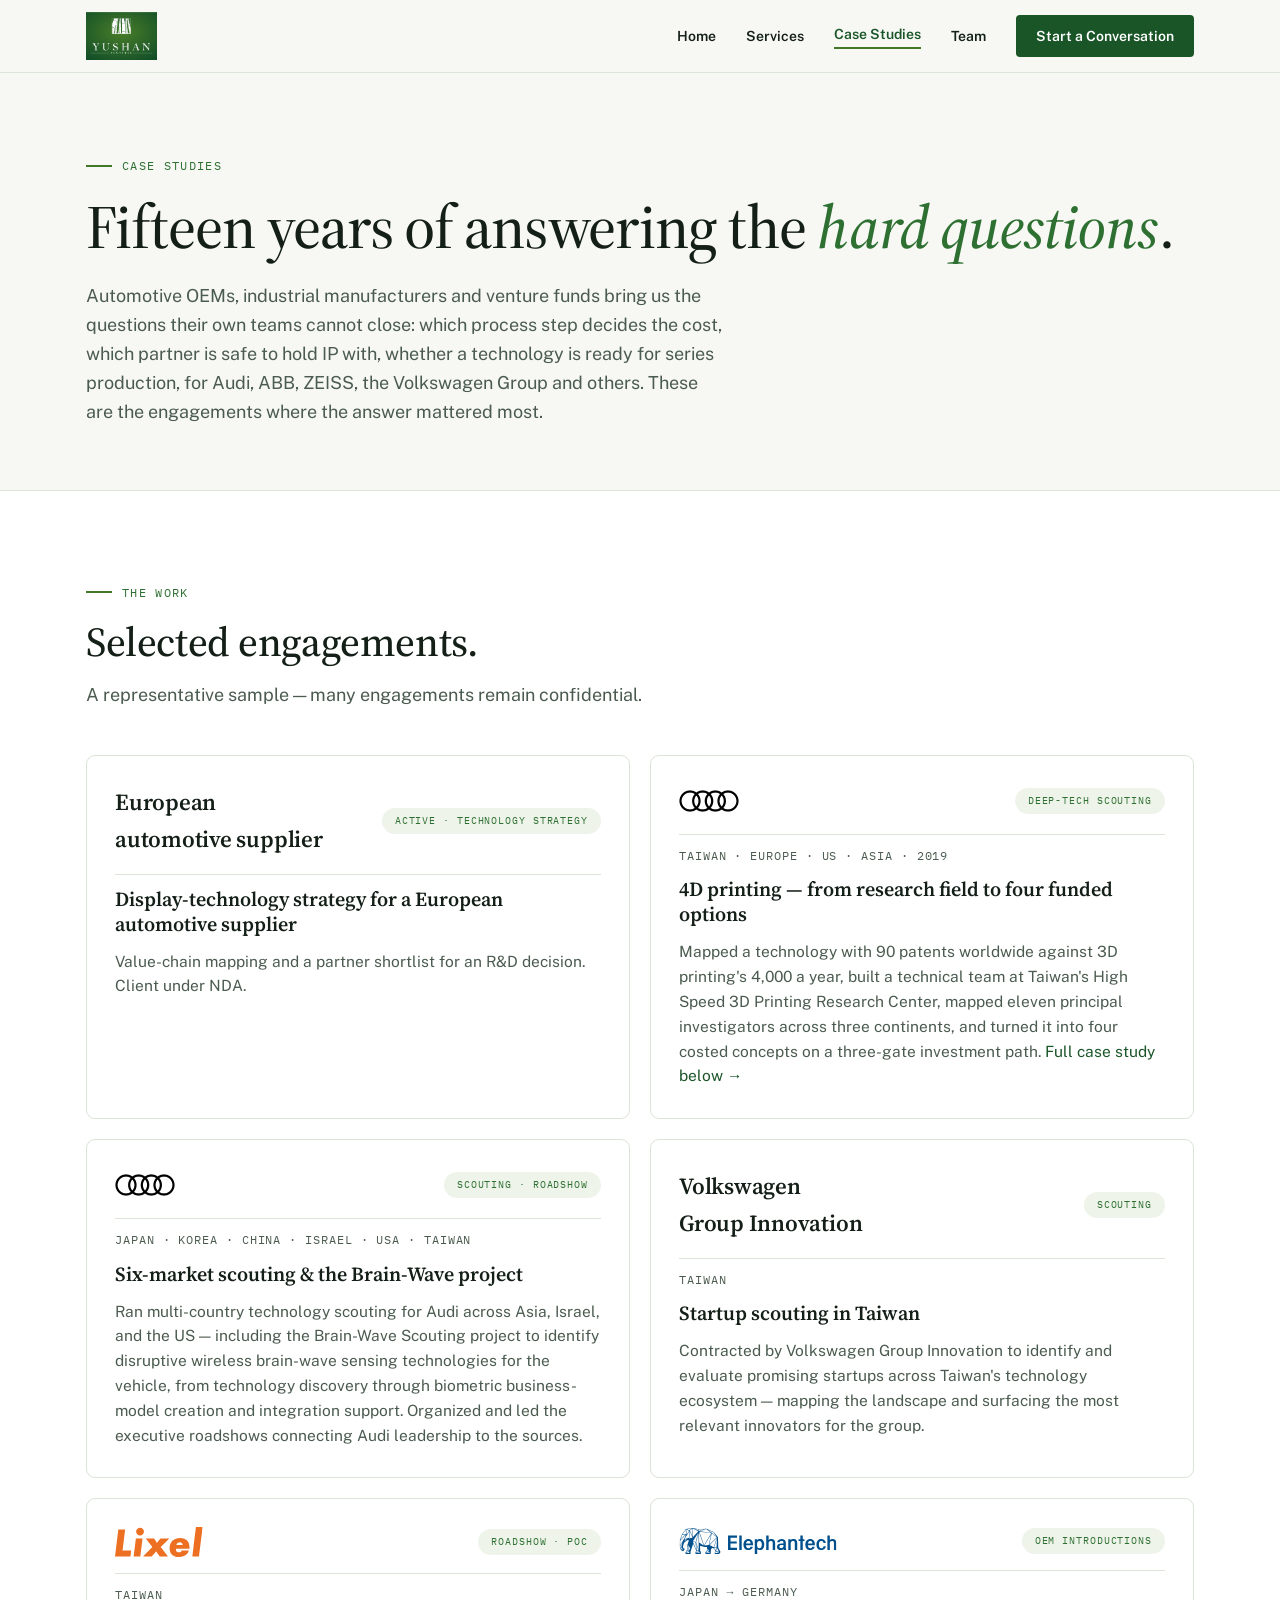
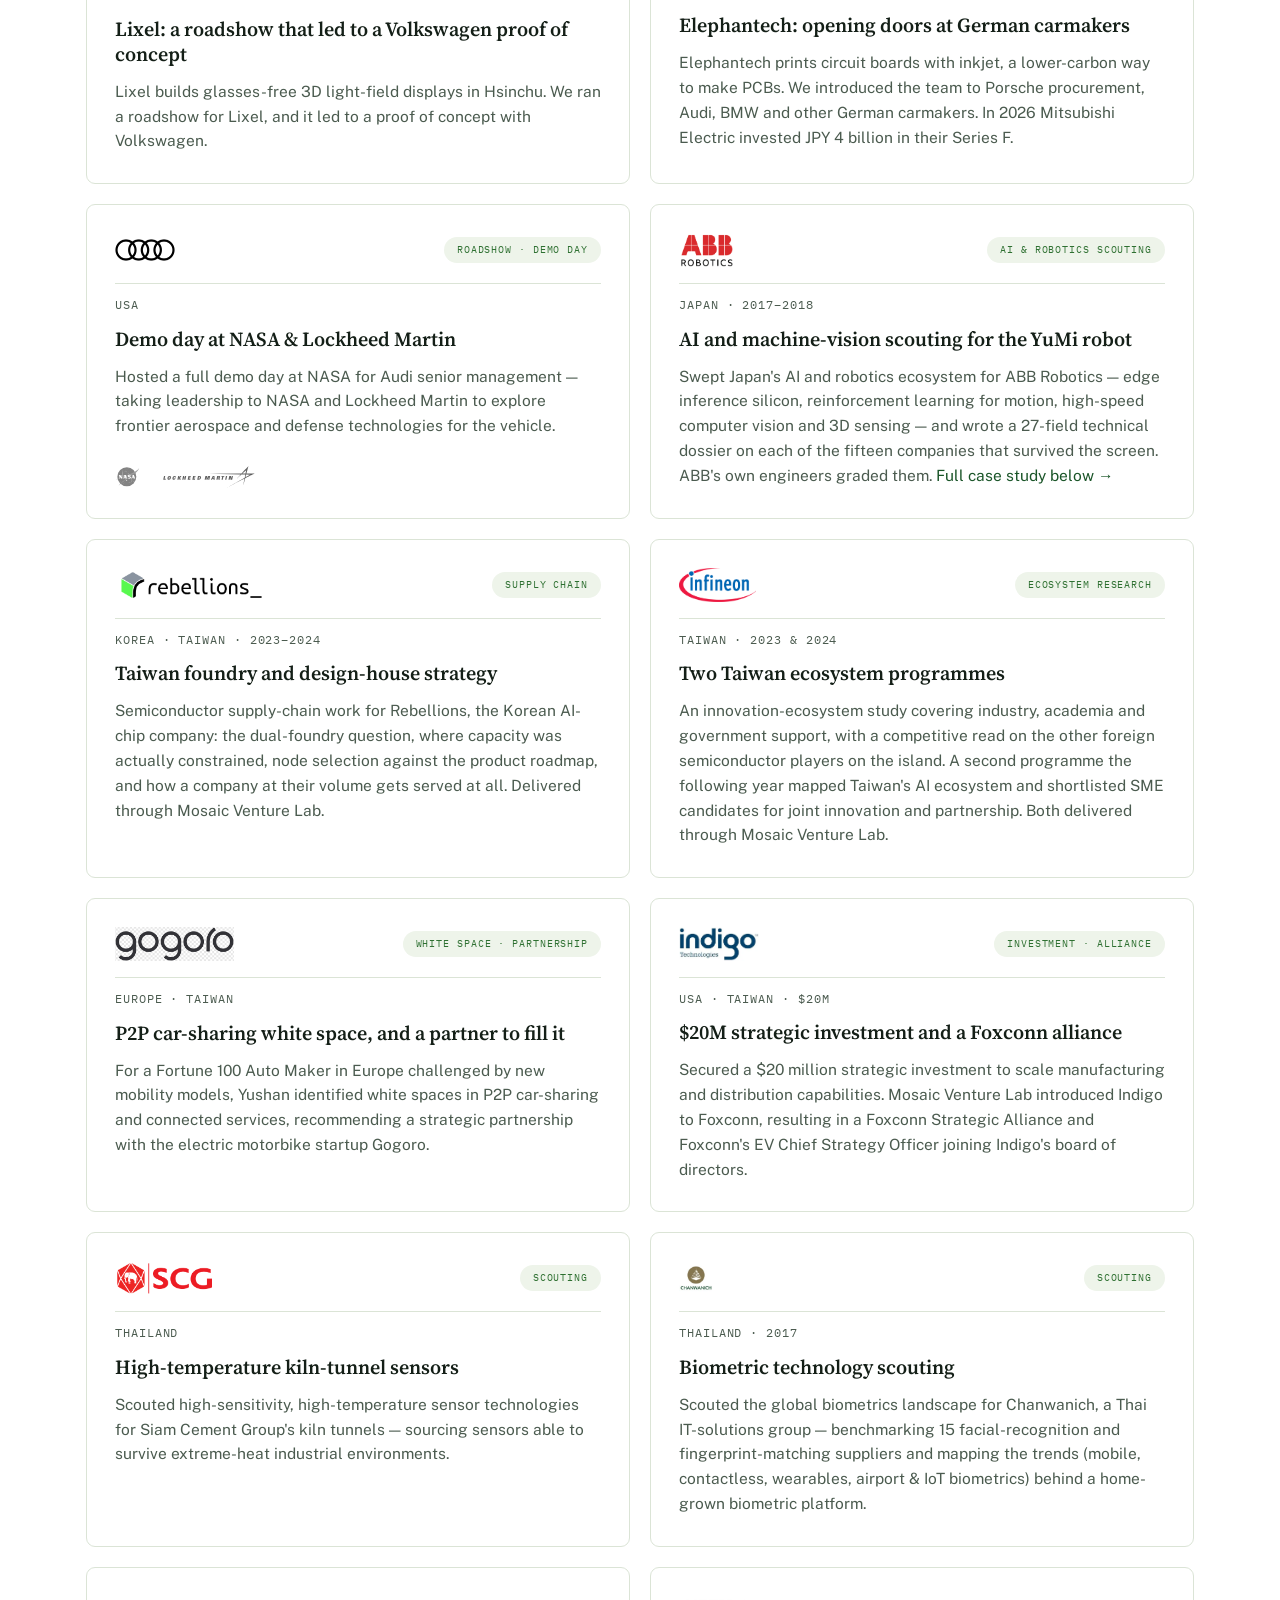
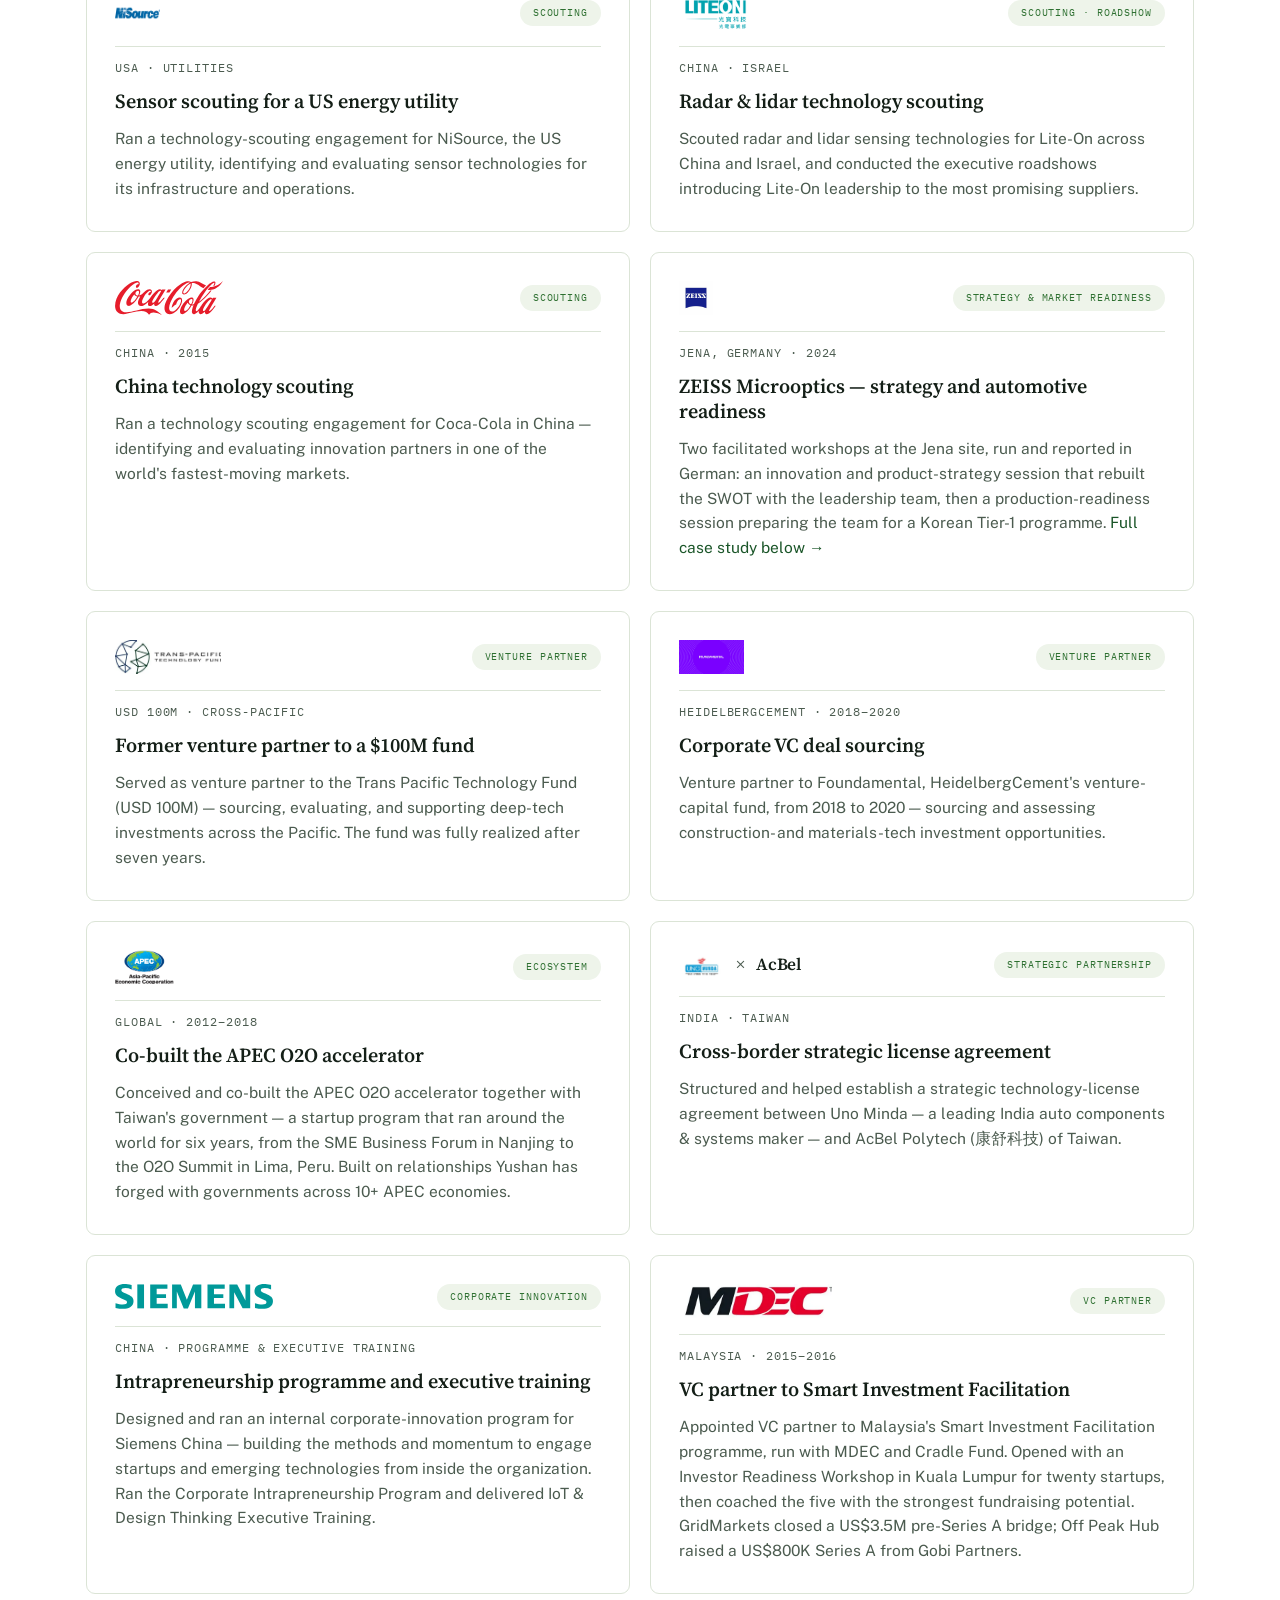
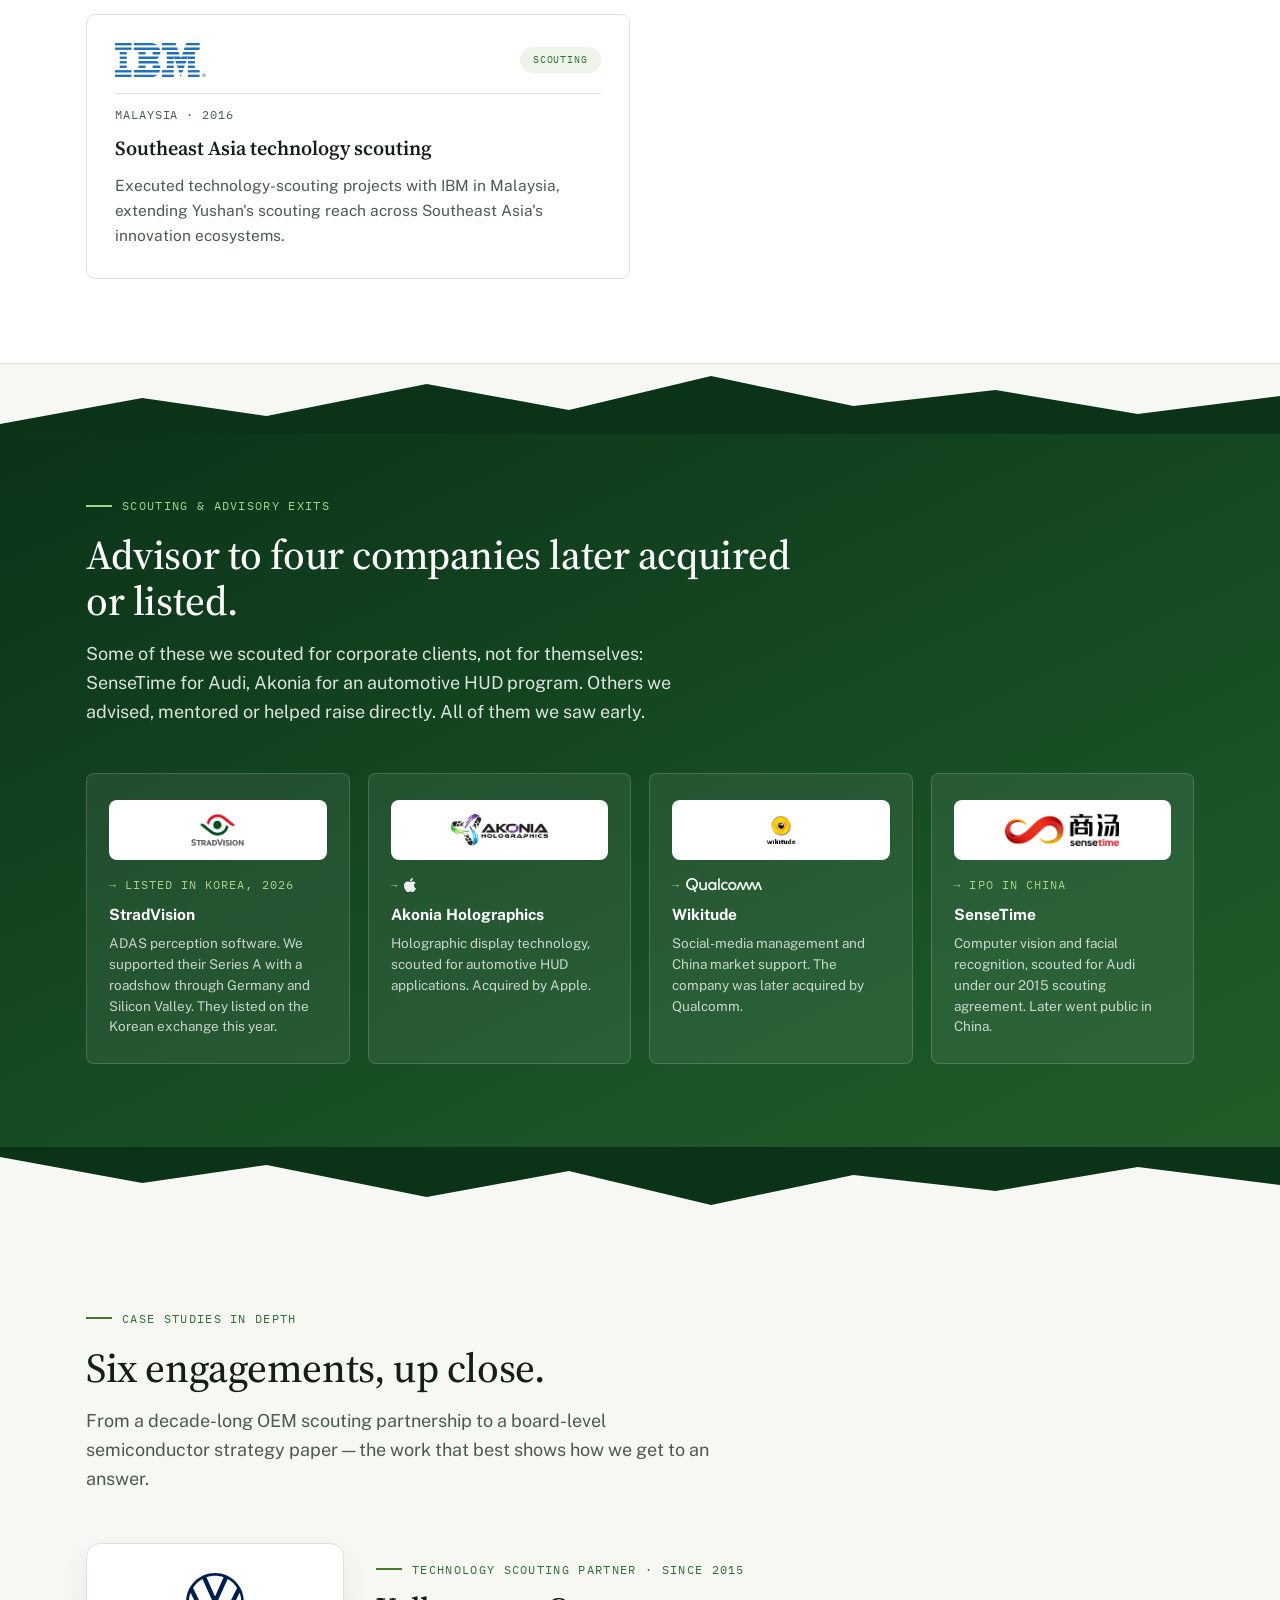
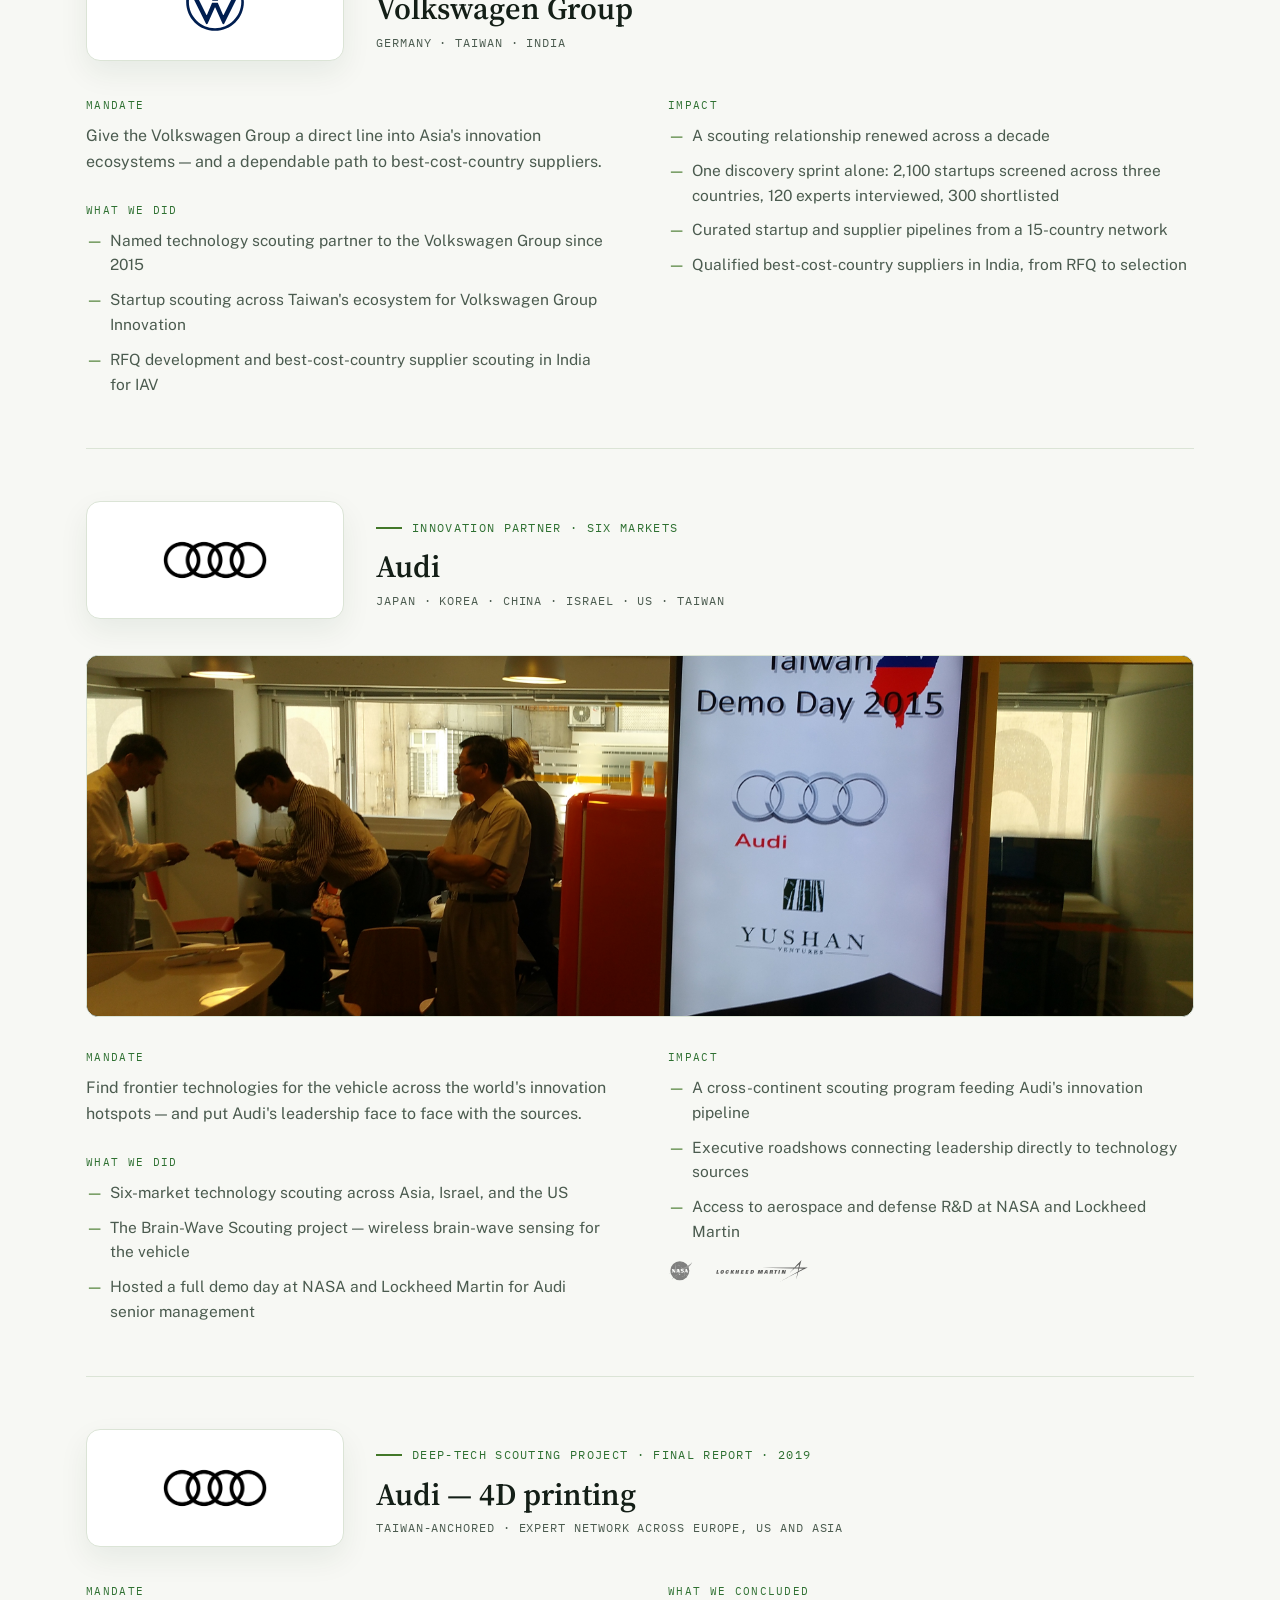
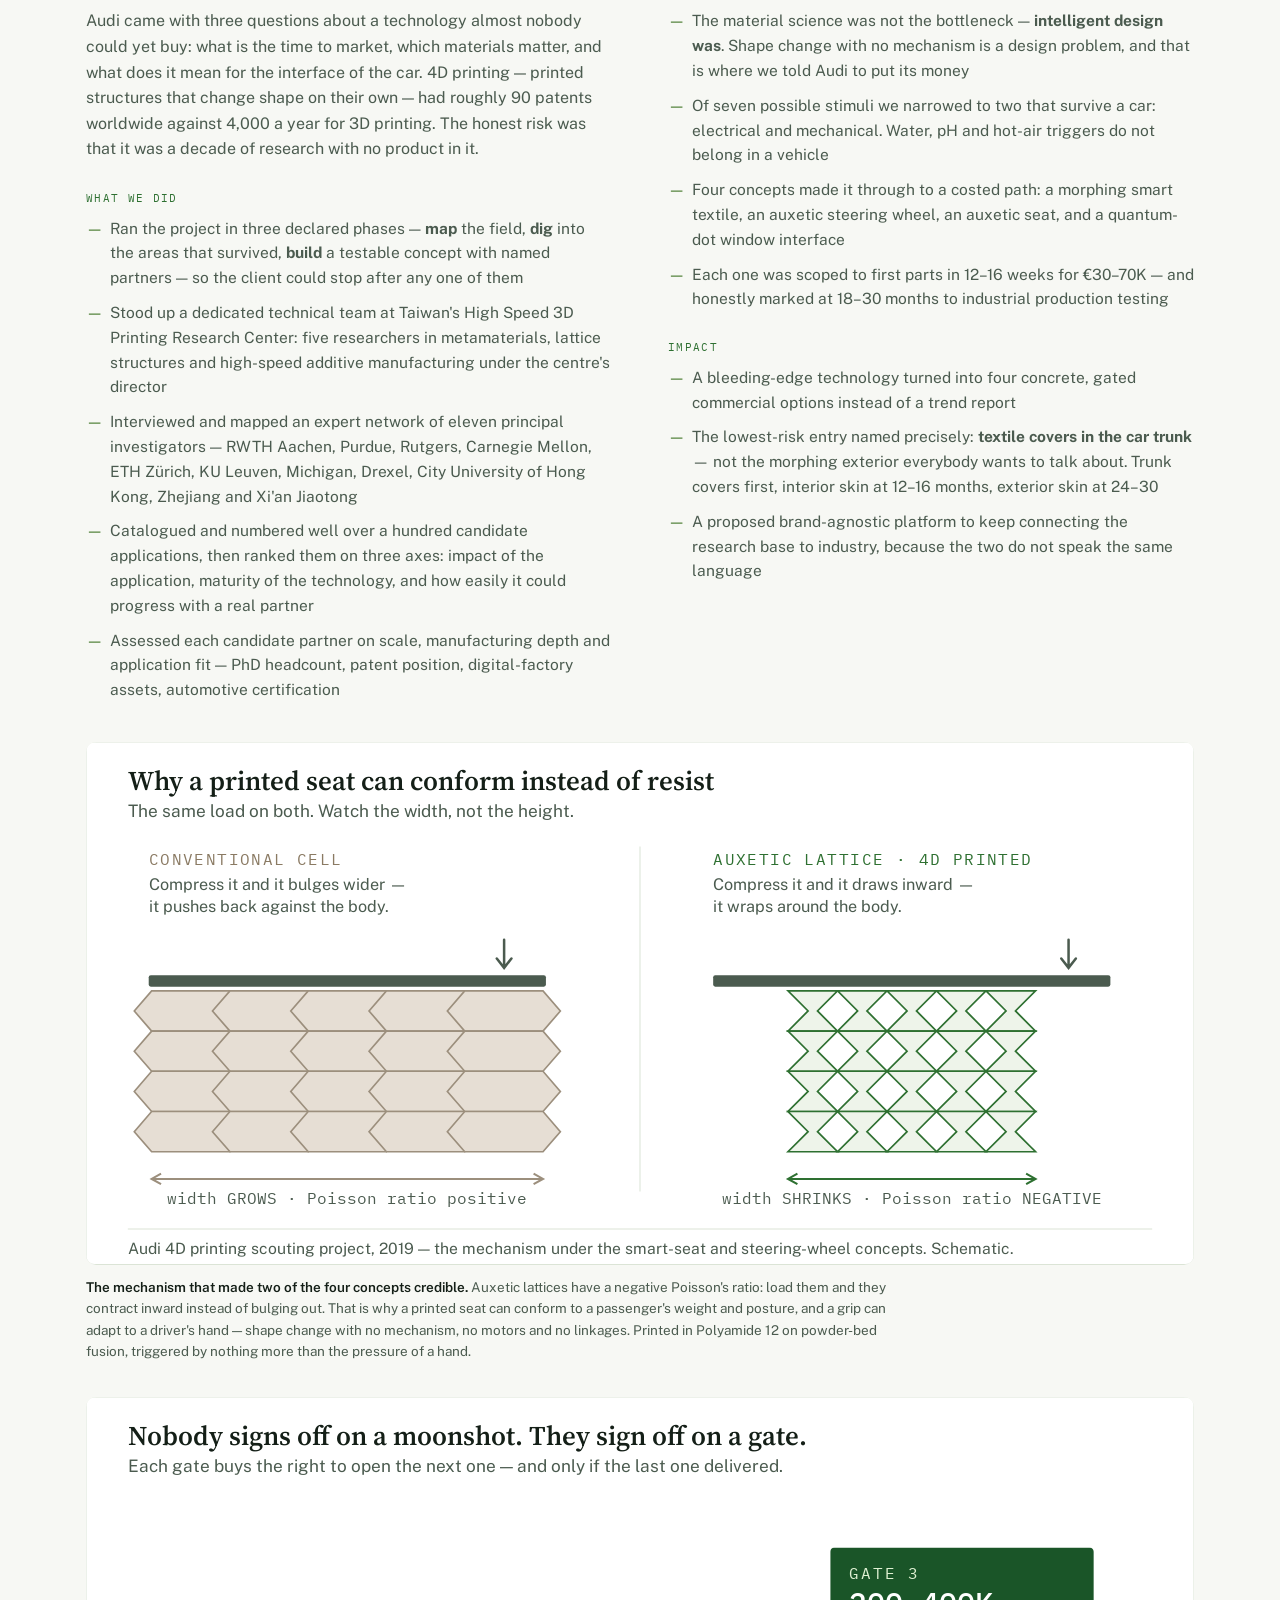
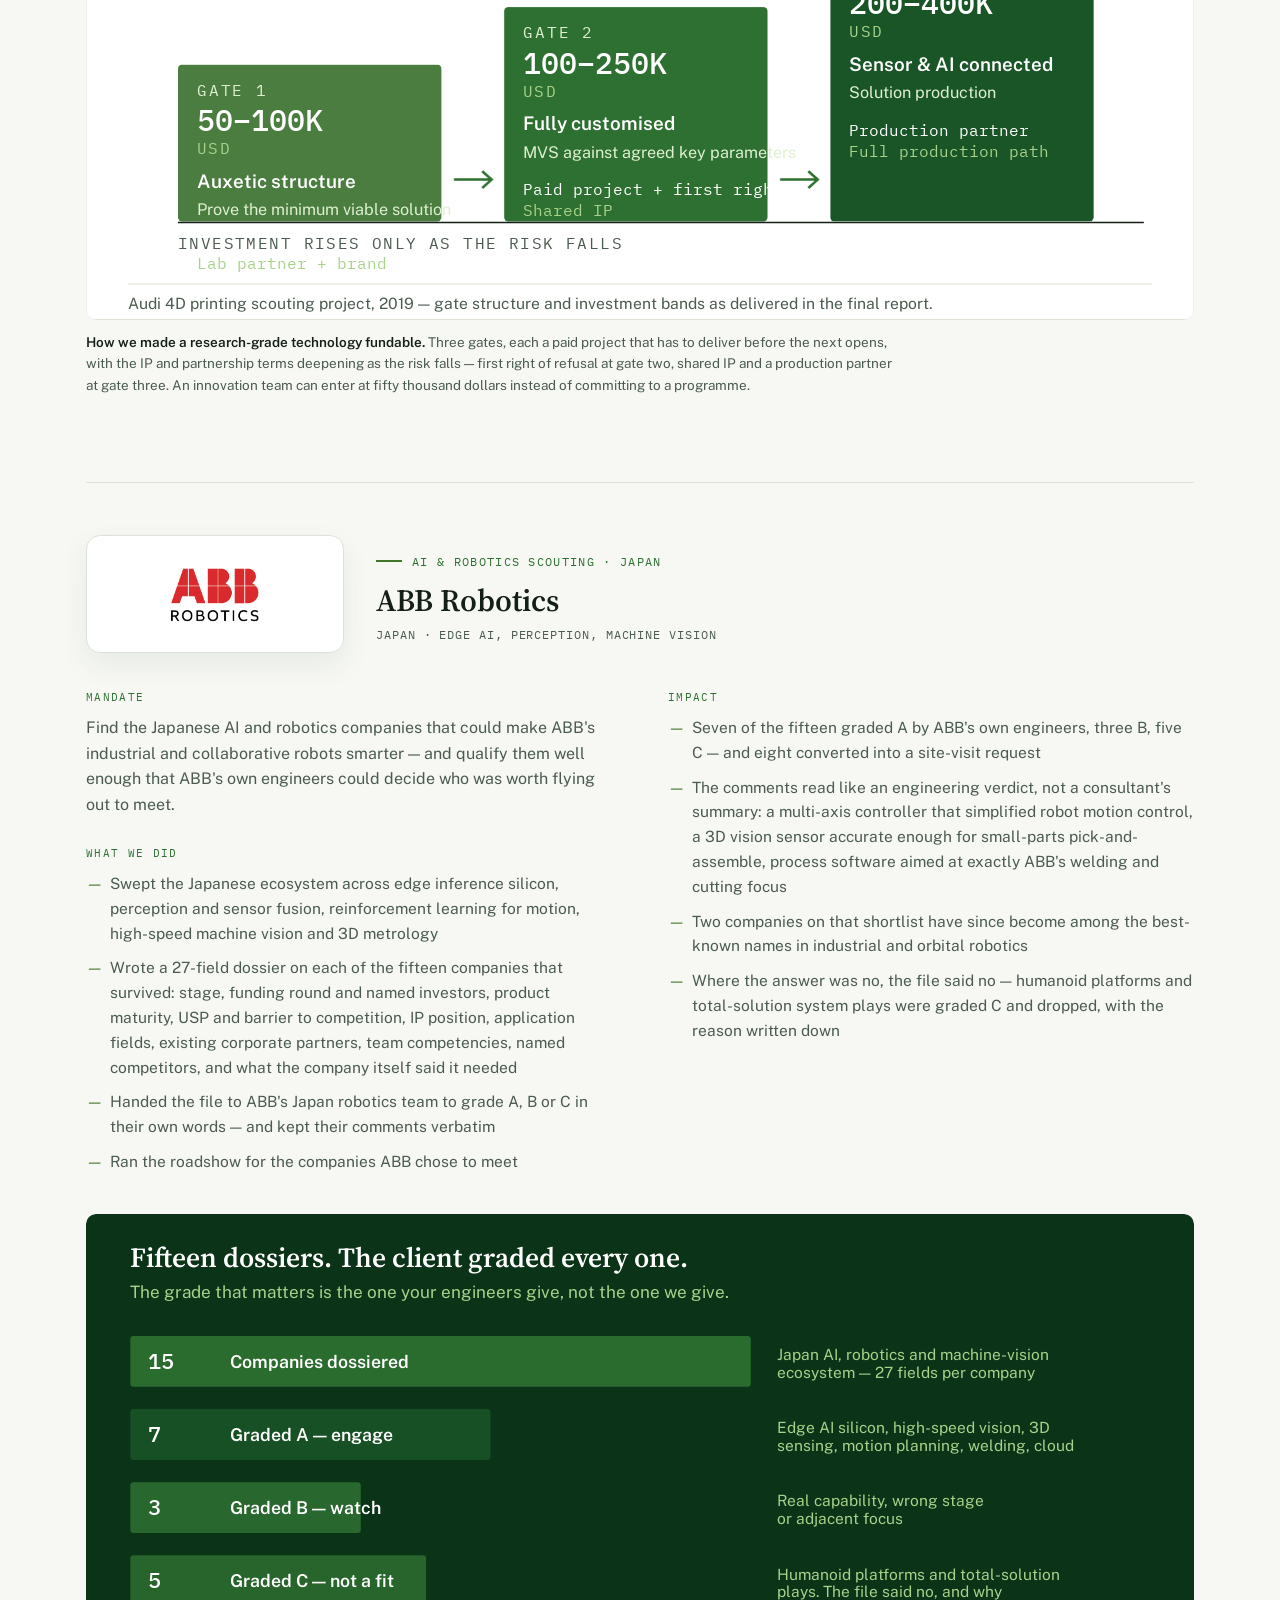
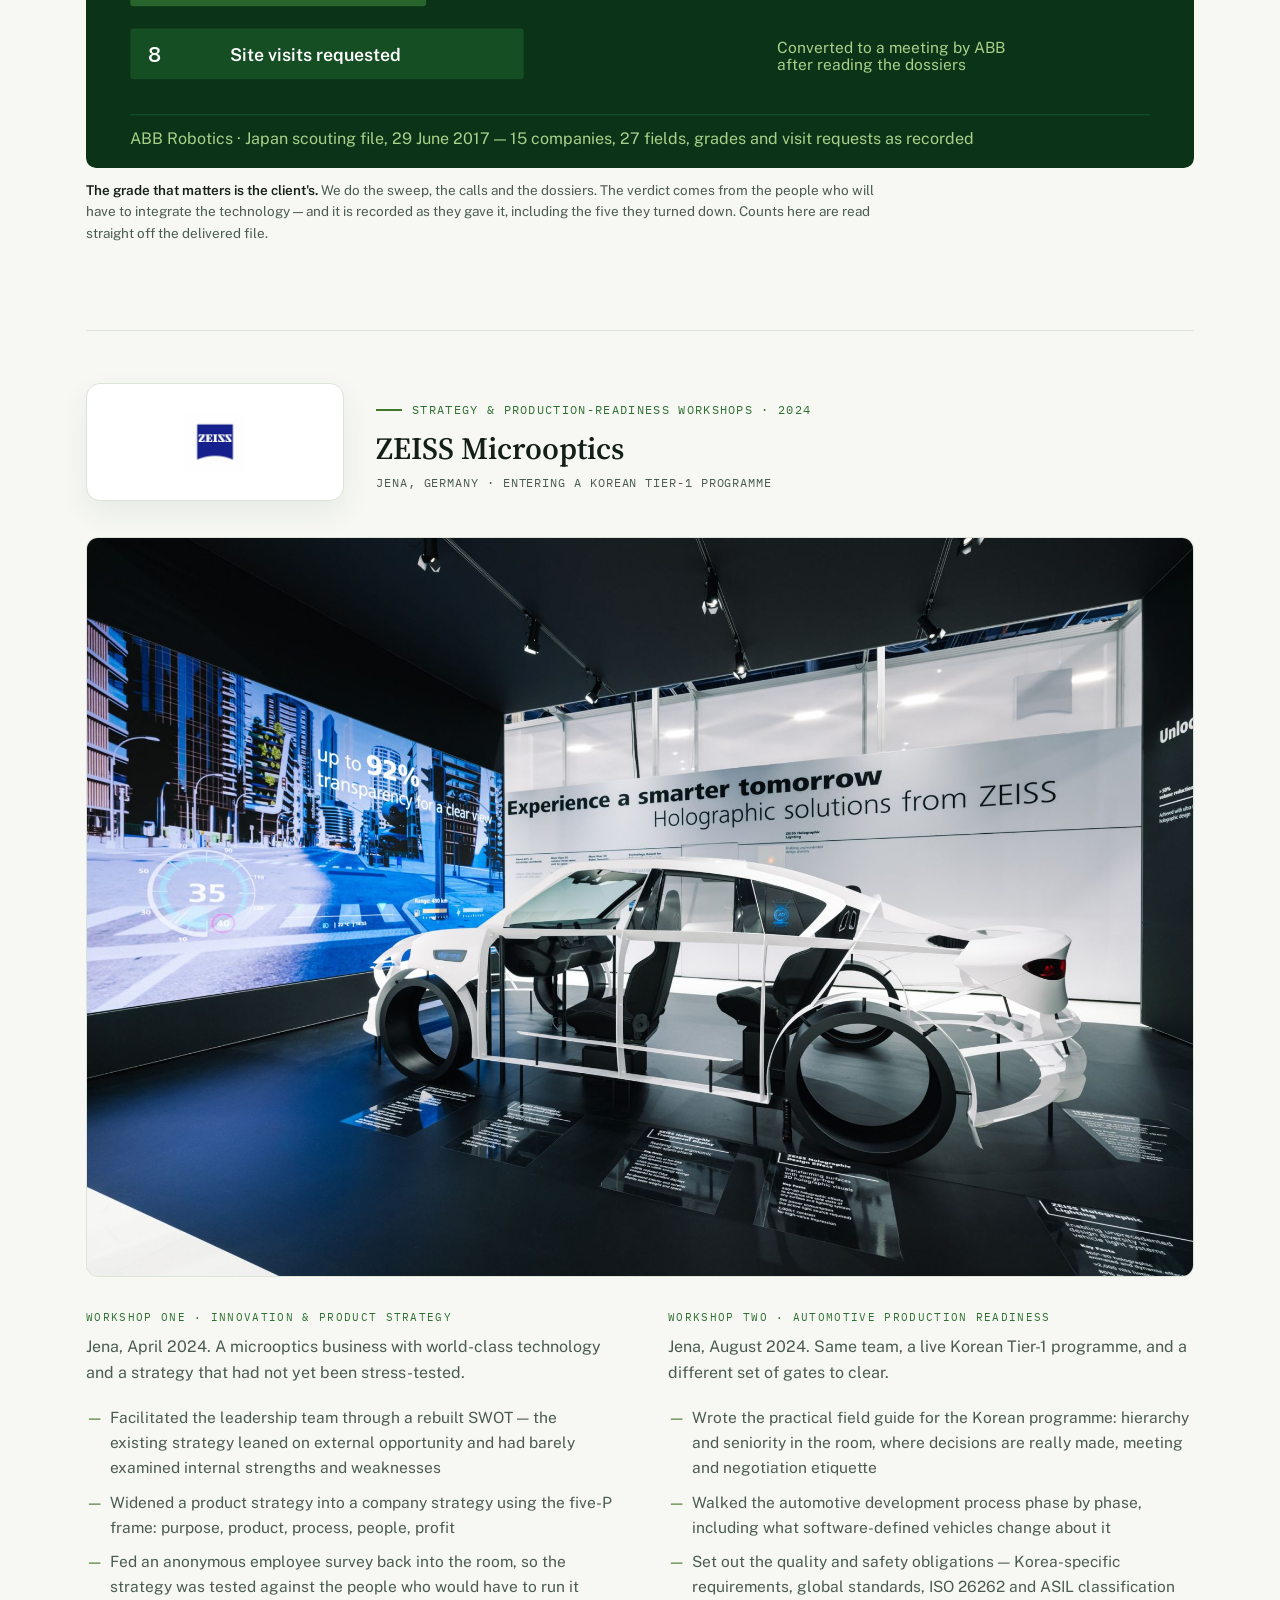
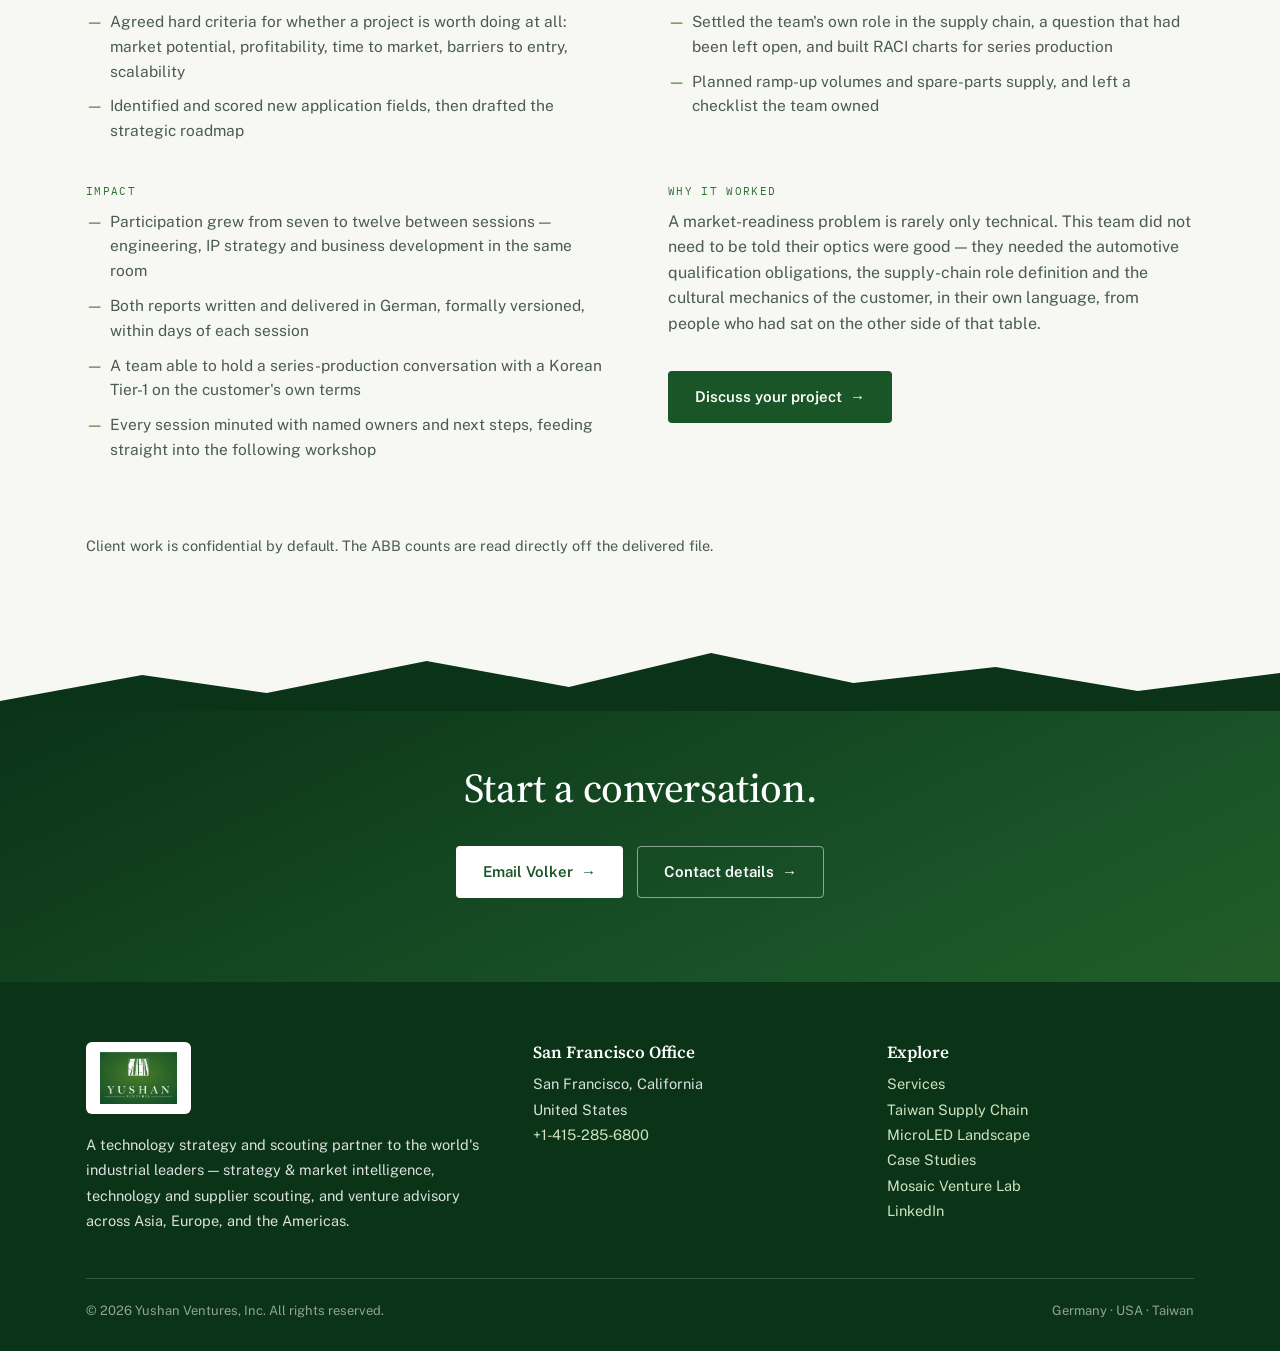
==== commit 164f30d2: "Link microLED landscape page in footer" ====
--- a/case-studies.html
+++ b/case-studies.html
@@ -478,7 +478,7 @@
       </div>
       <div>
         <h3>Explore</h3>
-        <p><a href="services.html">Services</a><br><a href="taiwan-supply-chain.html">Taiwan Supply Chain</a><br><a href="case-studies.html">Case Studies</a><br><a href="https://www.mvl.biz/" target="_blank" rel="noopener">Mosaic Venture Lab</a><br><a href="https://www.linkedin.com/company/yushan-ventures-inc/" target="_blank" rel="noopener">LinkedIn</a></p>
+        <p><a href="services.html">Services</a><br><a href="taiwan-supply-chain.html">Taiwan Supply Chain</a><br><a href="microled-landscape.html">MicroLED Landscape</a><br><a href="case-studies.html">Case Studies</a><br><a href="https://www.mvl.biz/" target="_blank" rel="noopener">Mosaic Venture Lab</a><br><a href="https://www.linkedin.com/company/yushan-ventures-inc/" target="_blank" rel="noopener">LinkedIn</a></p>
       </div>
     </div>
     <div class="footer-bottom">
@@ -490,3 +490,4 @@
 
 </body>
 </html>
+
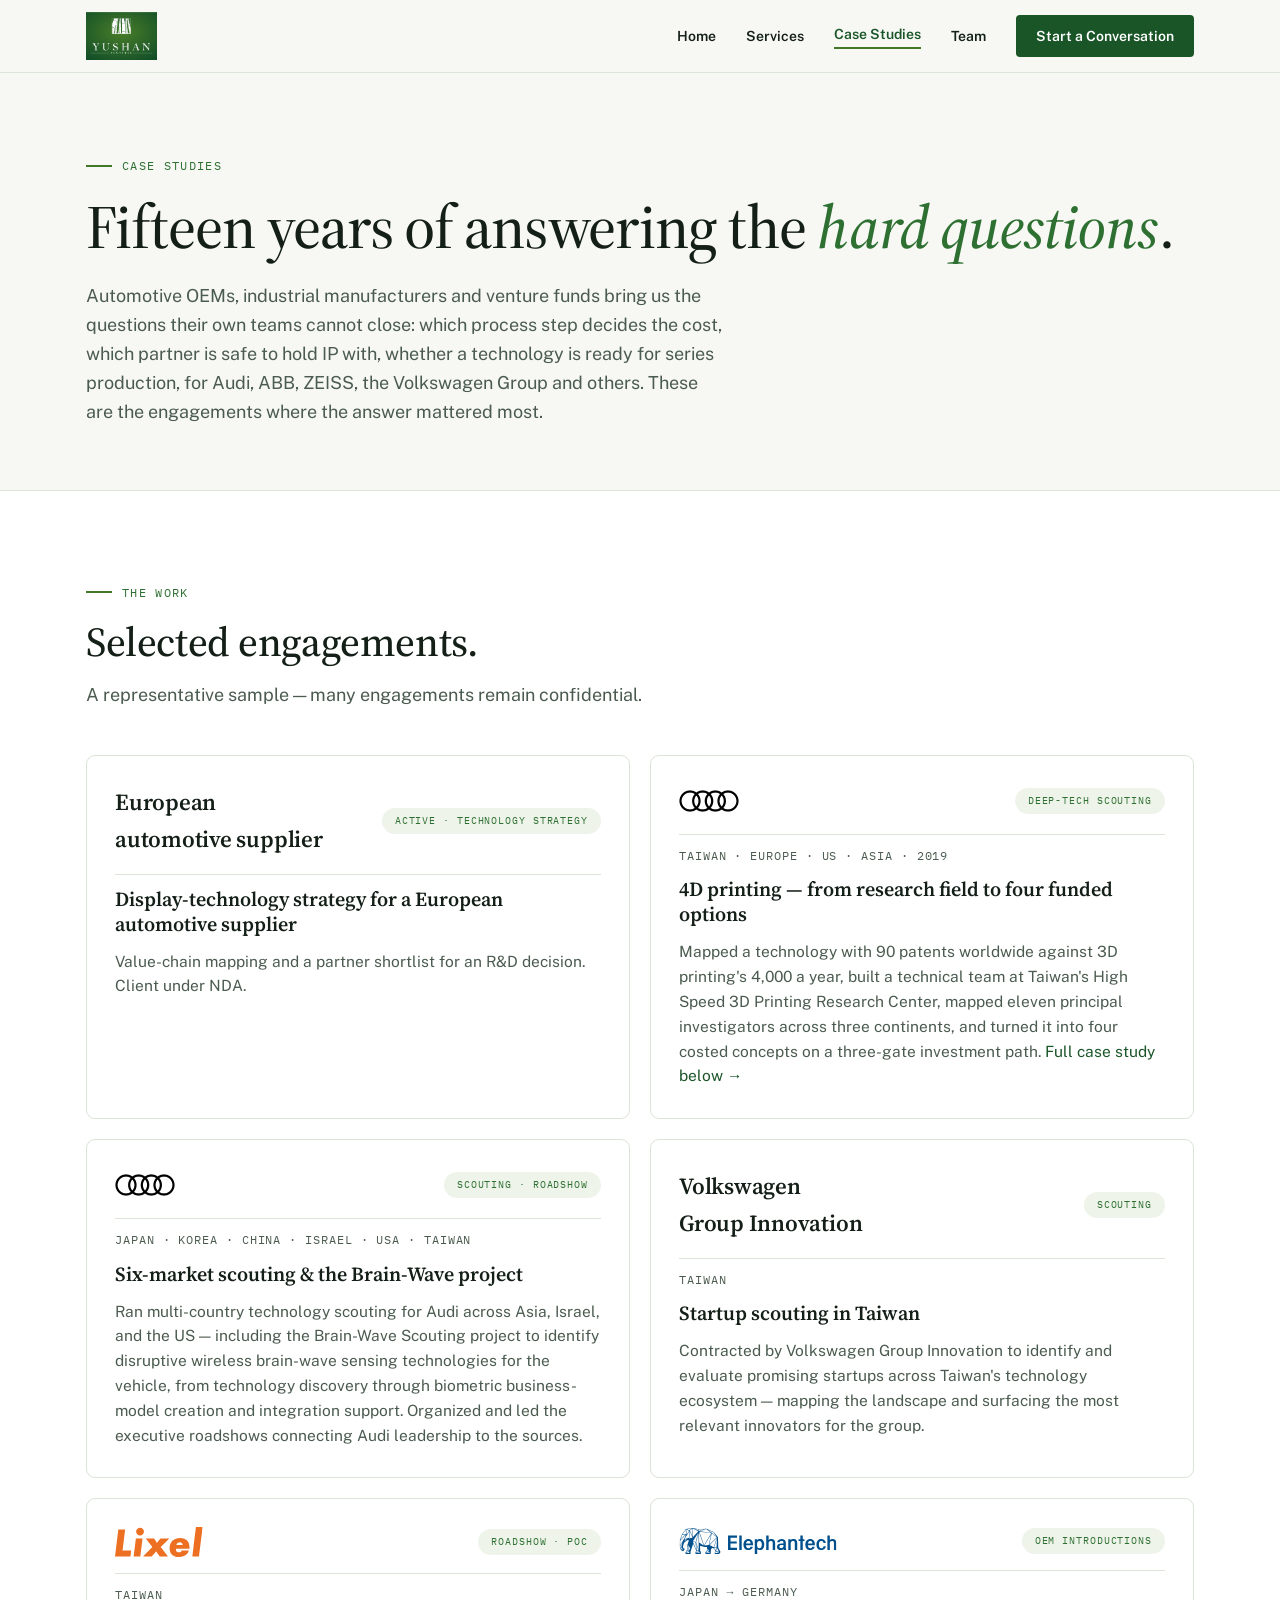
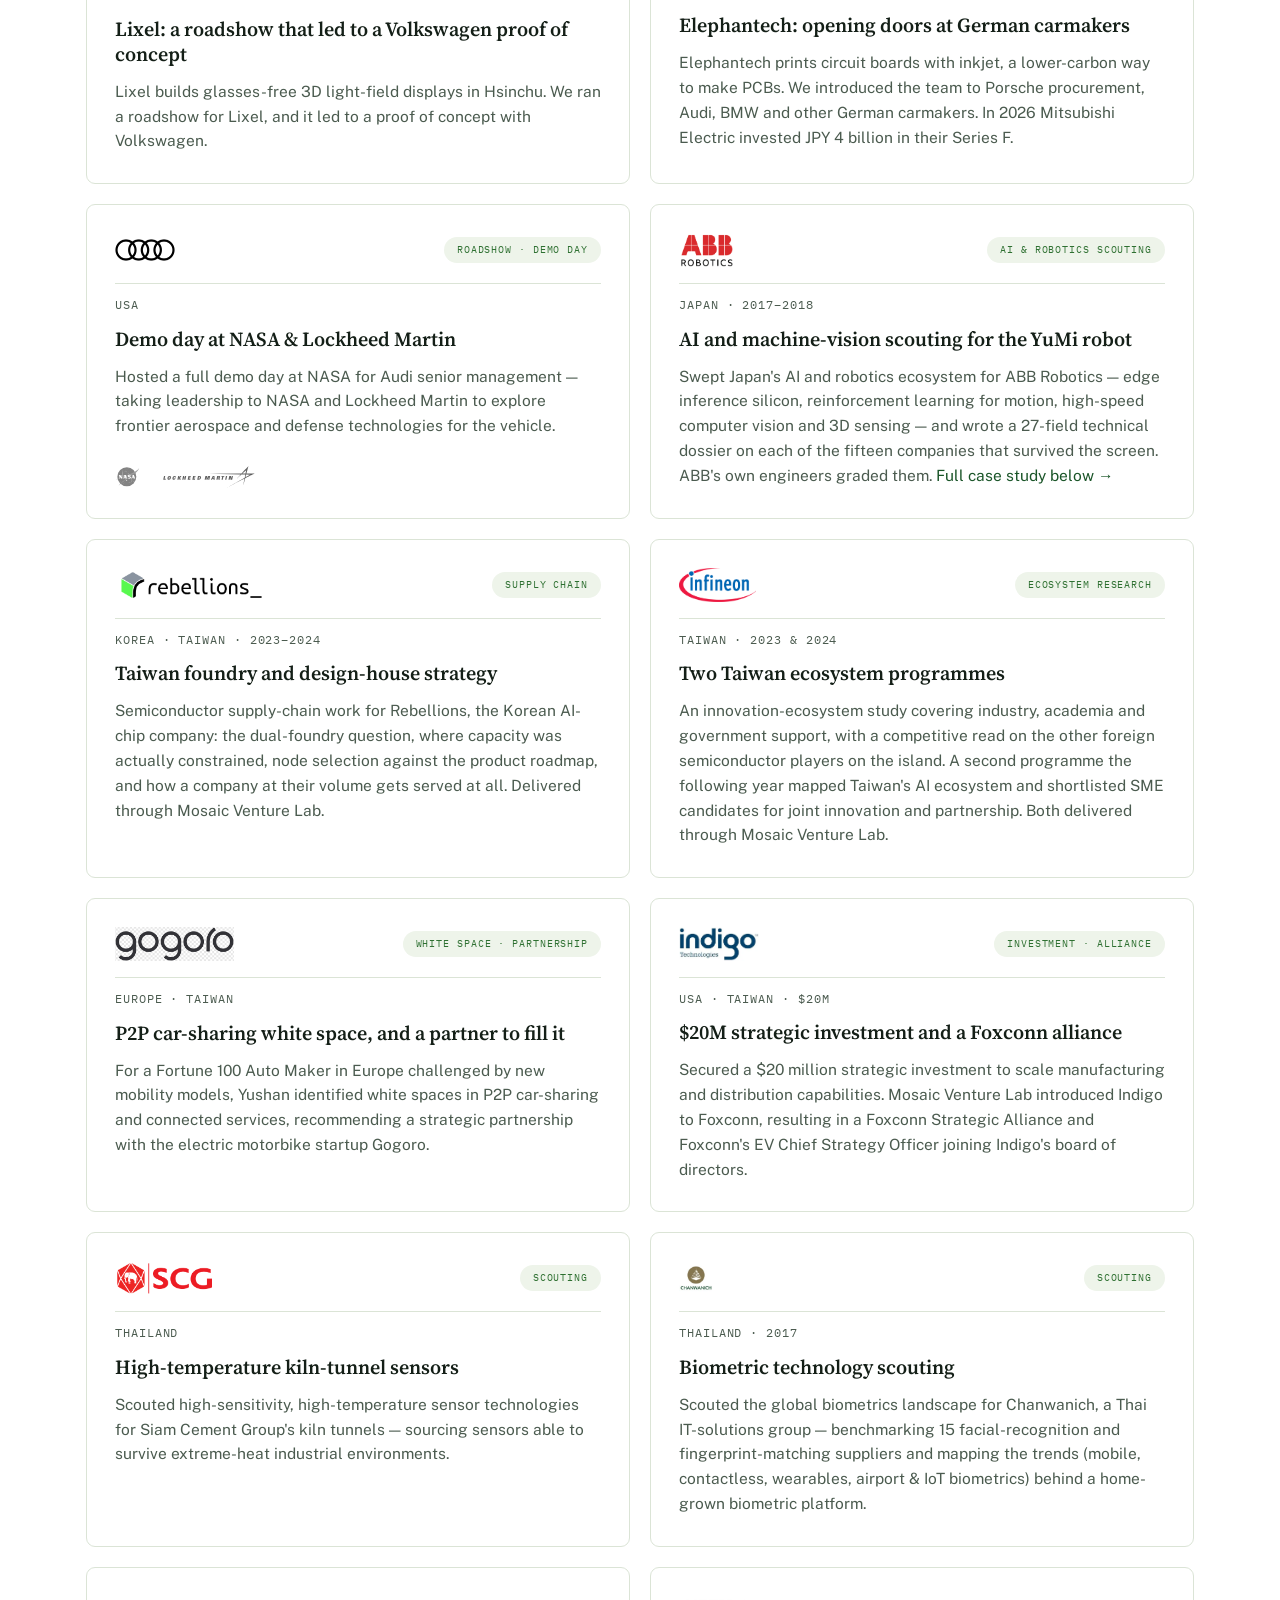
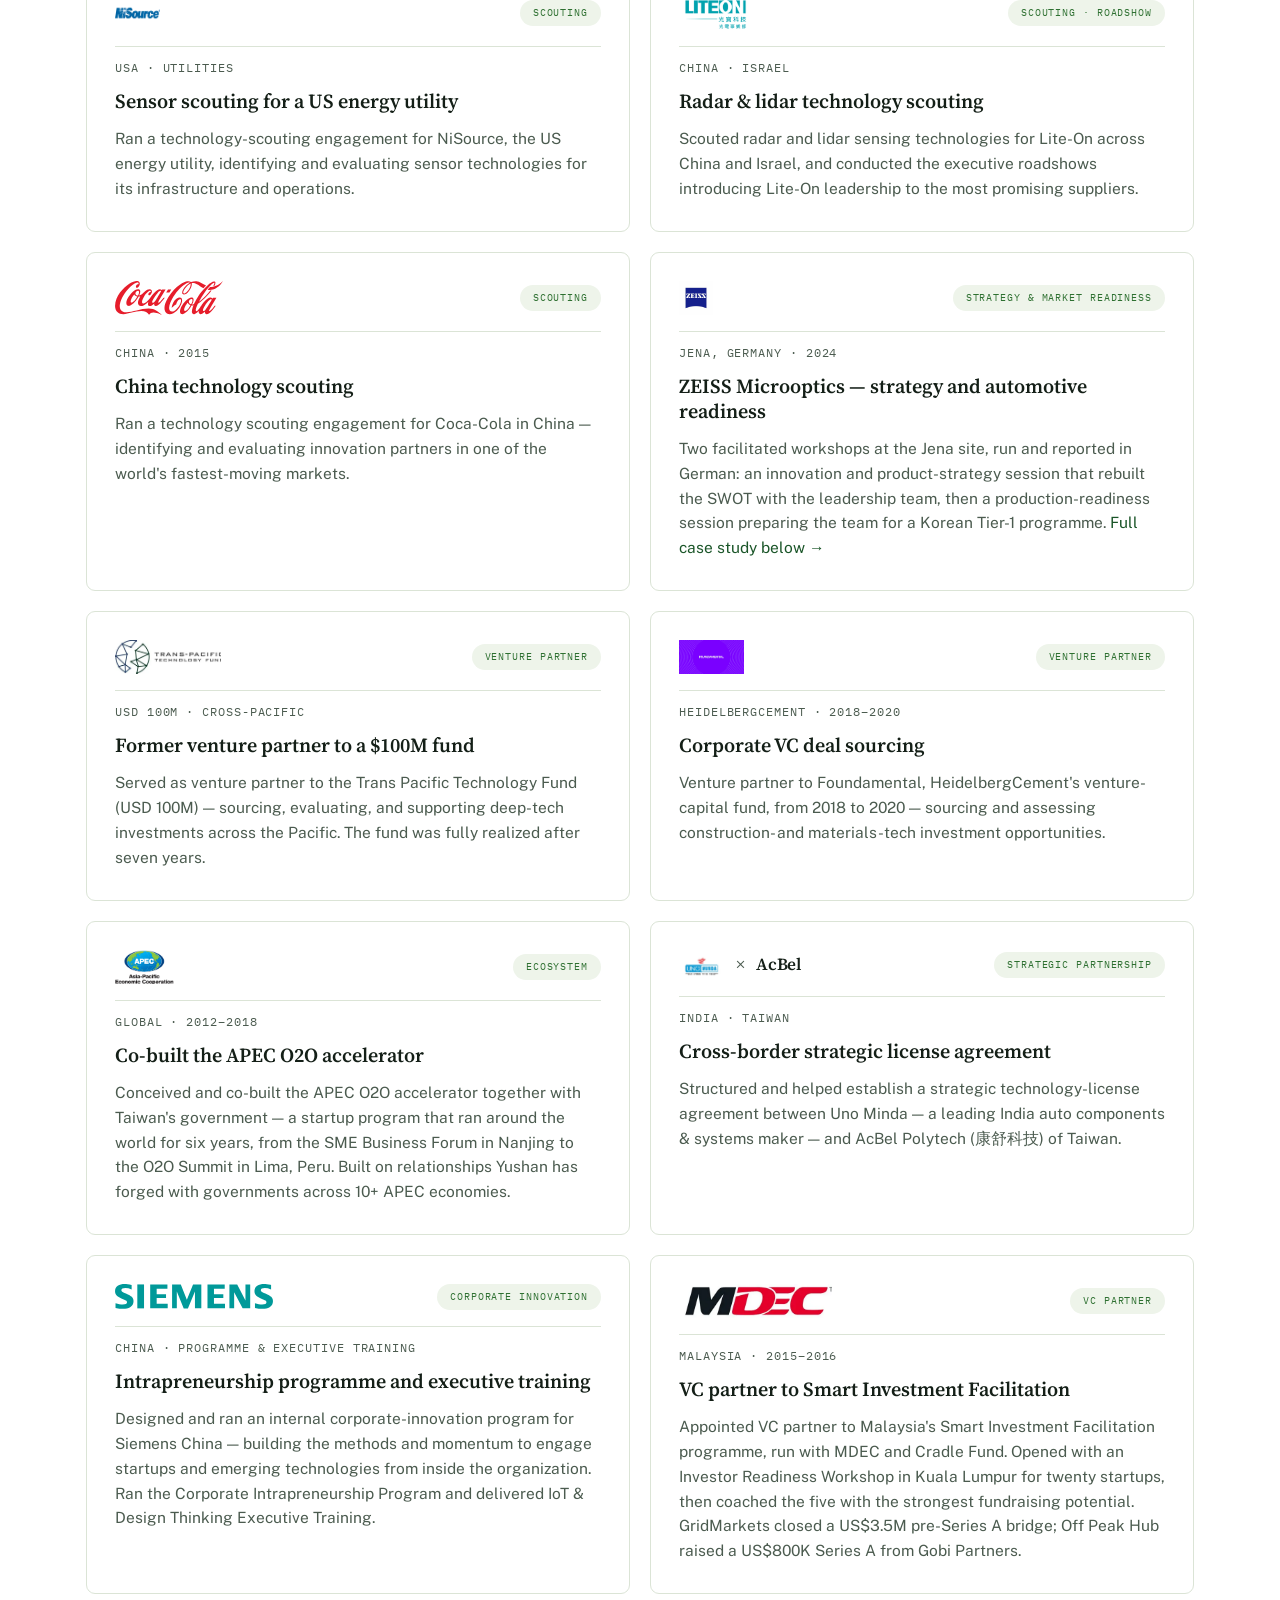
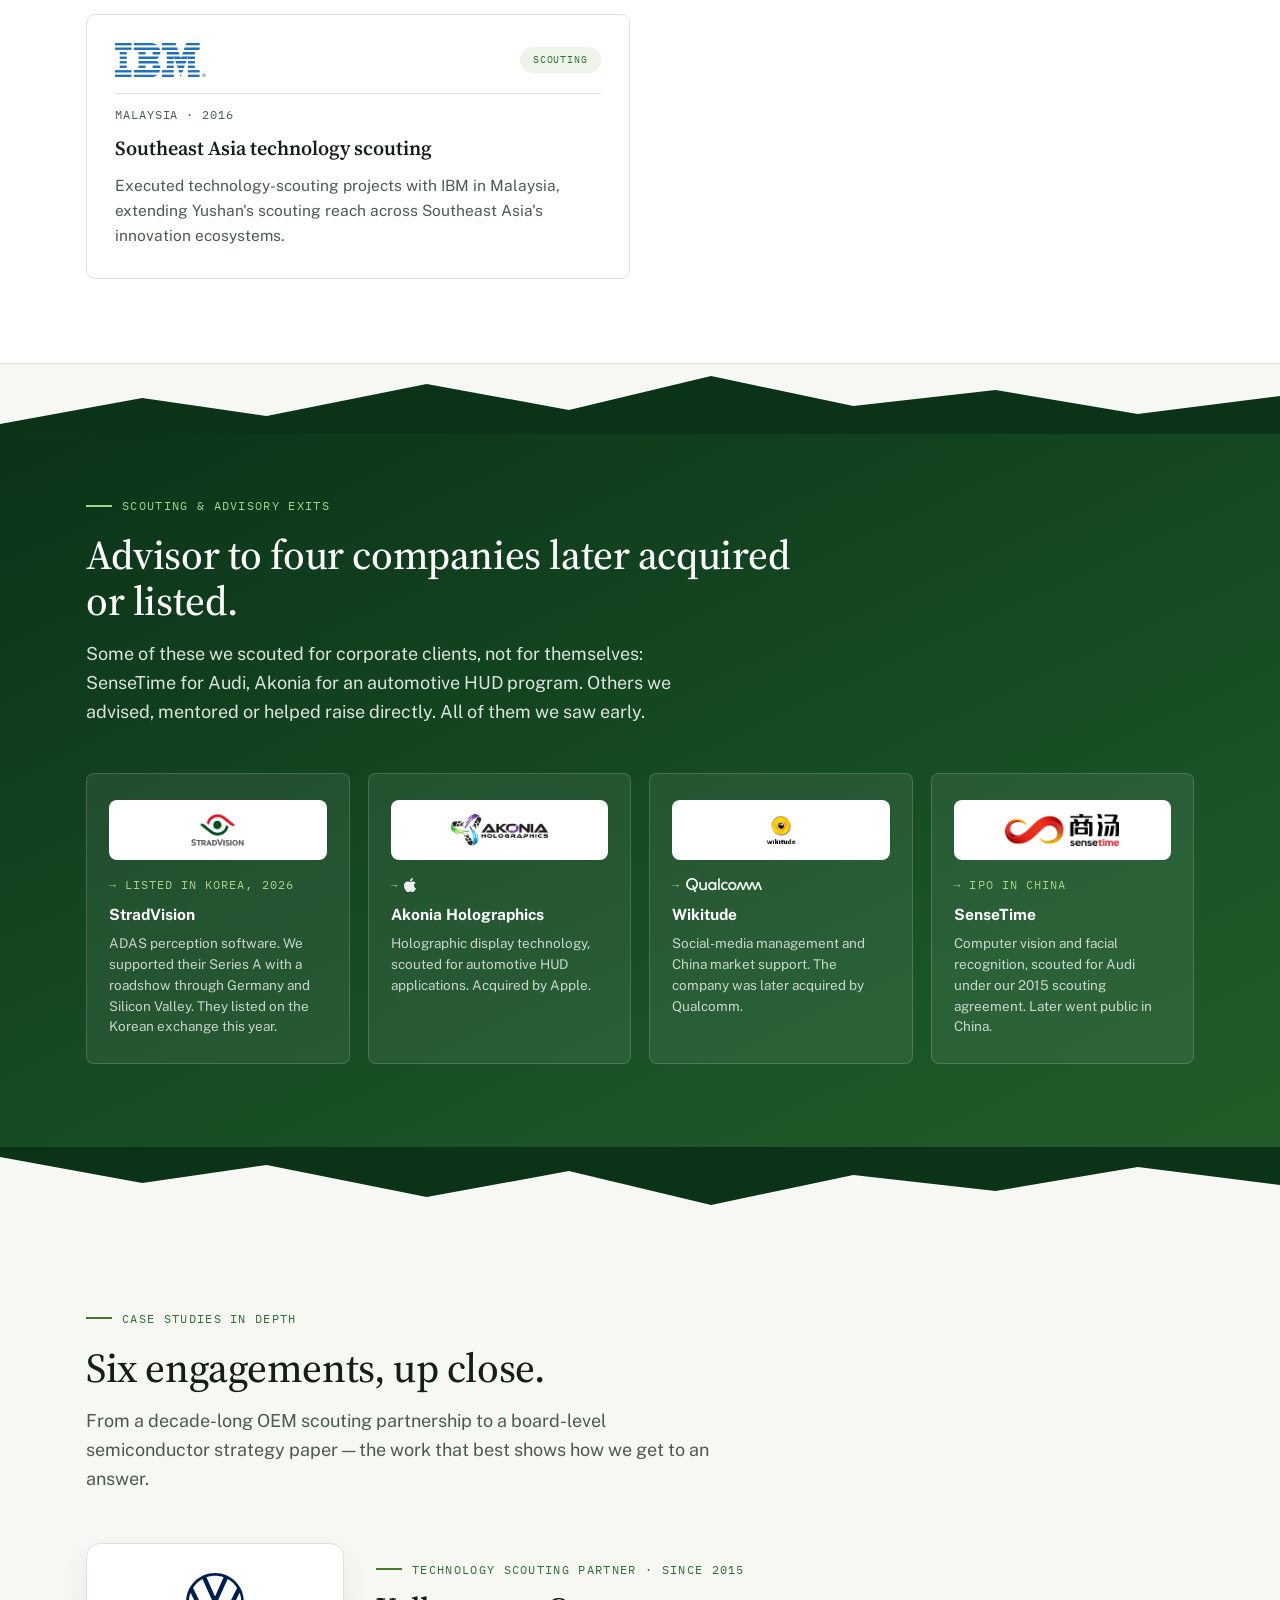
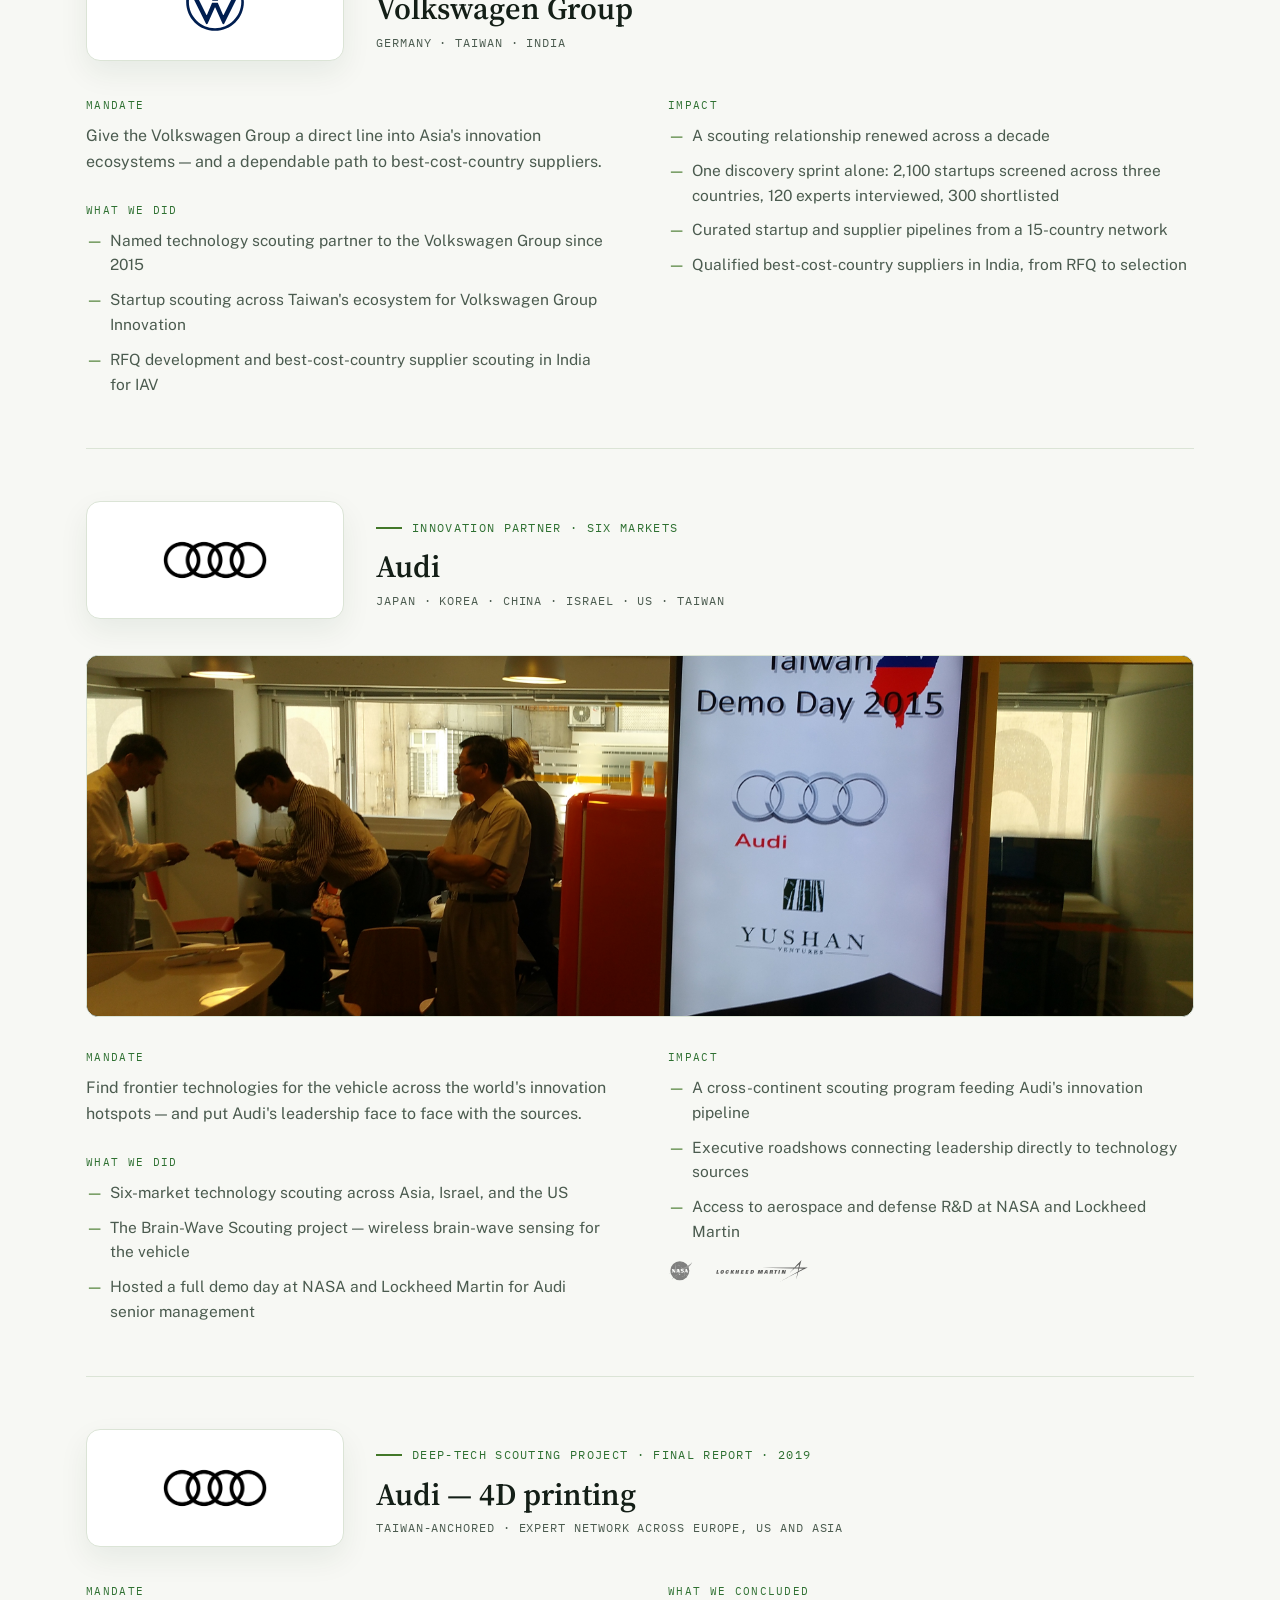
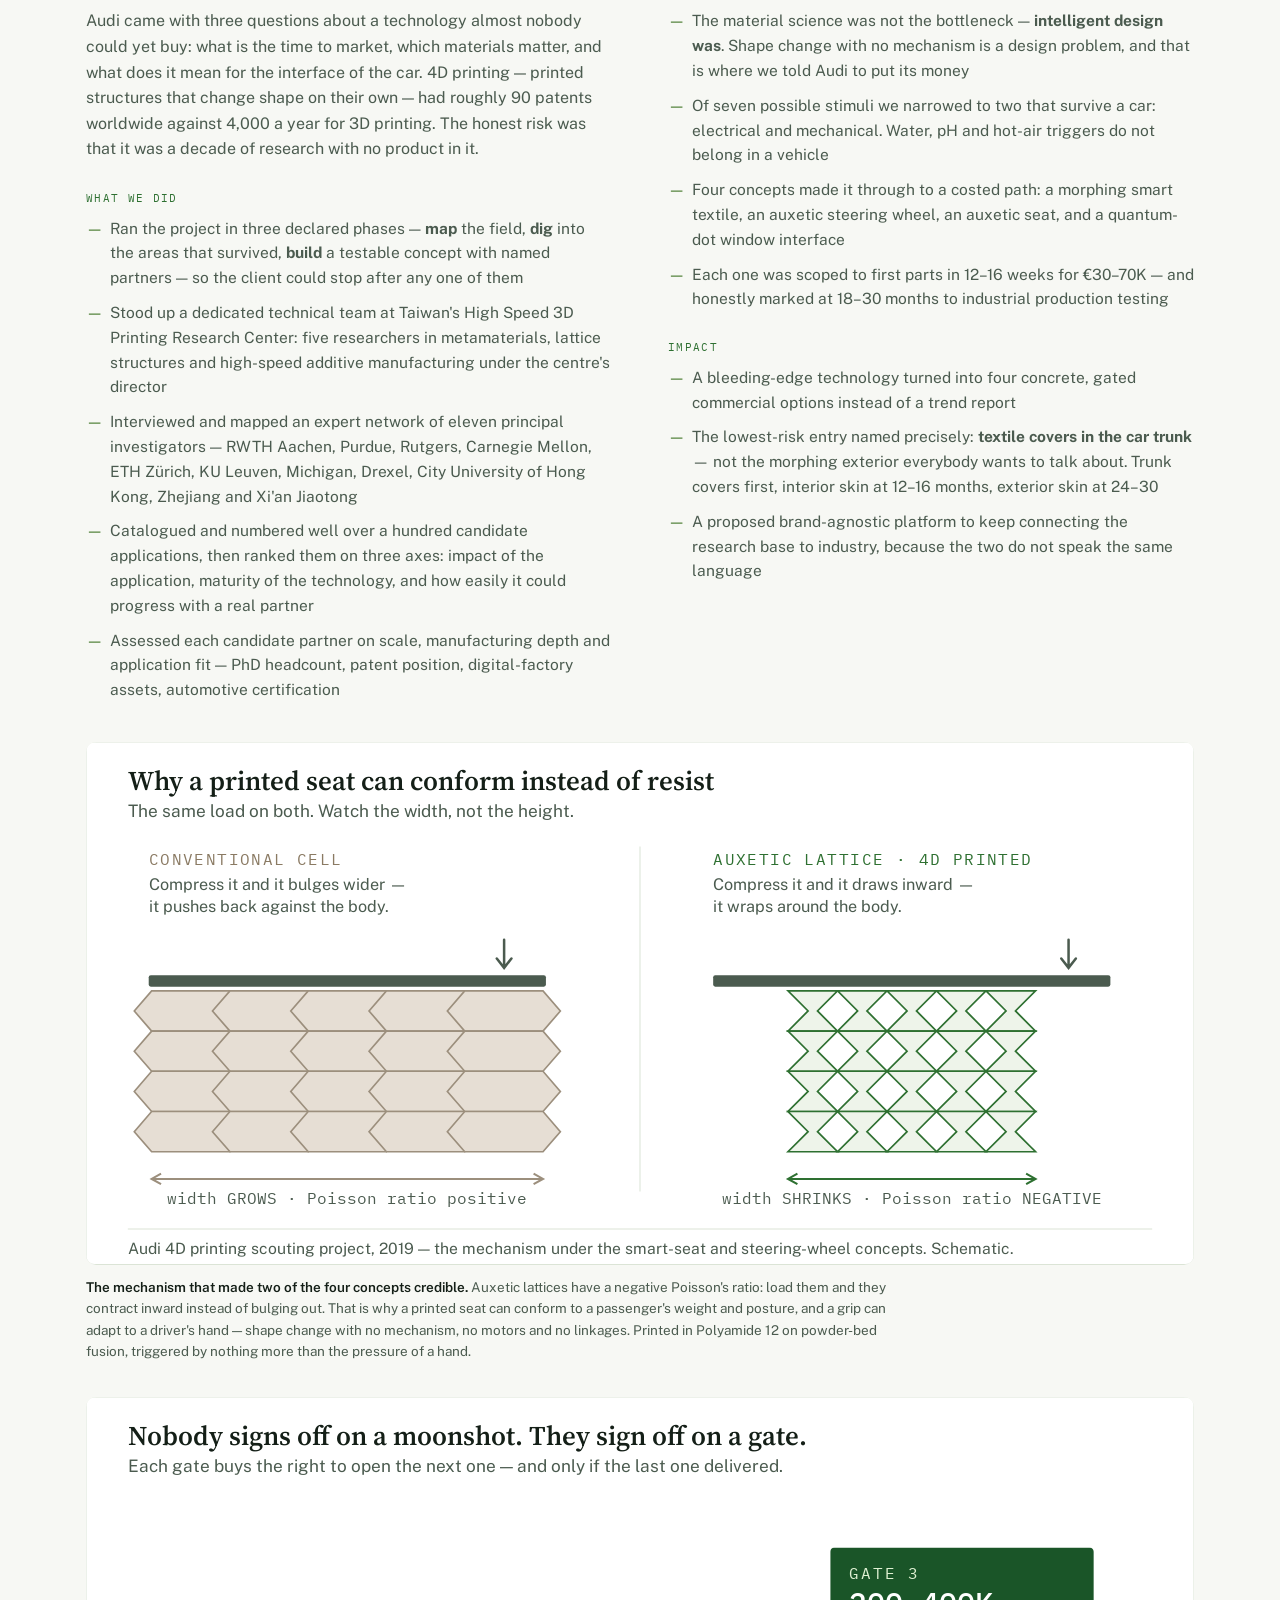
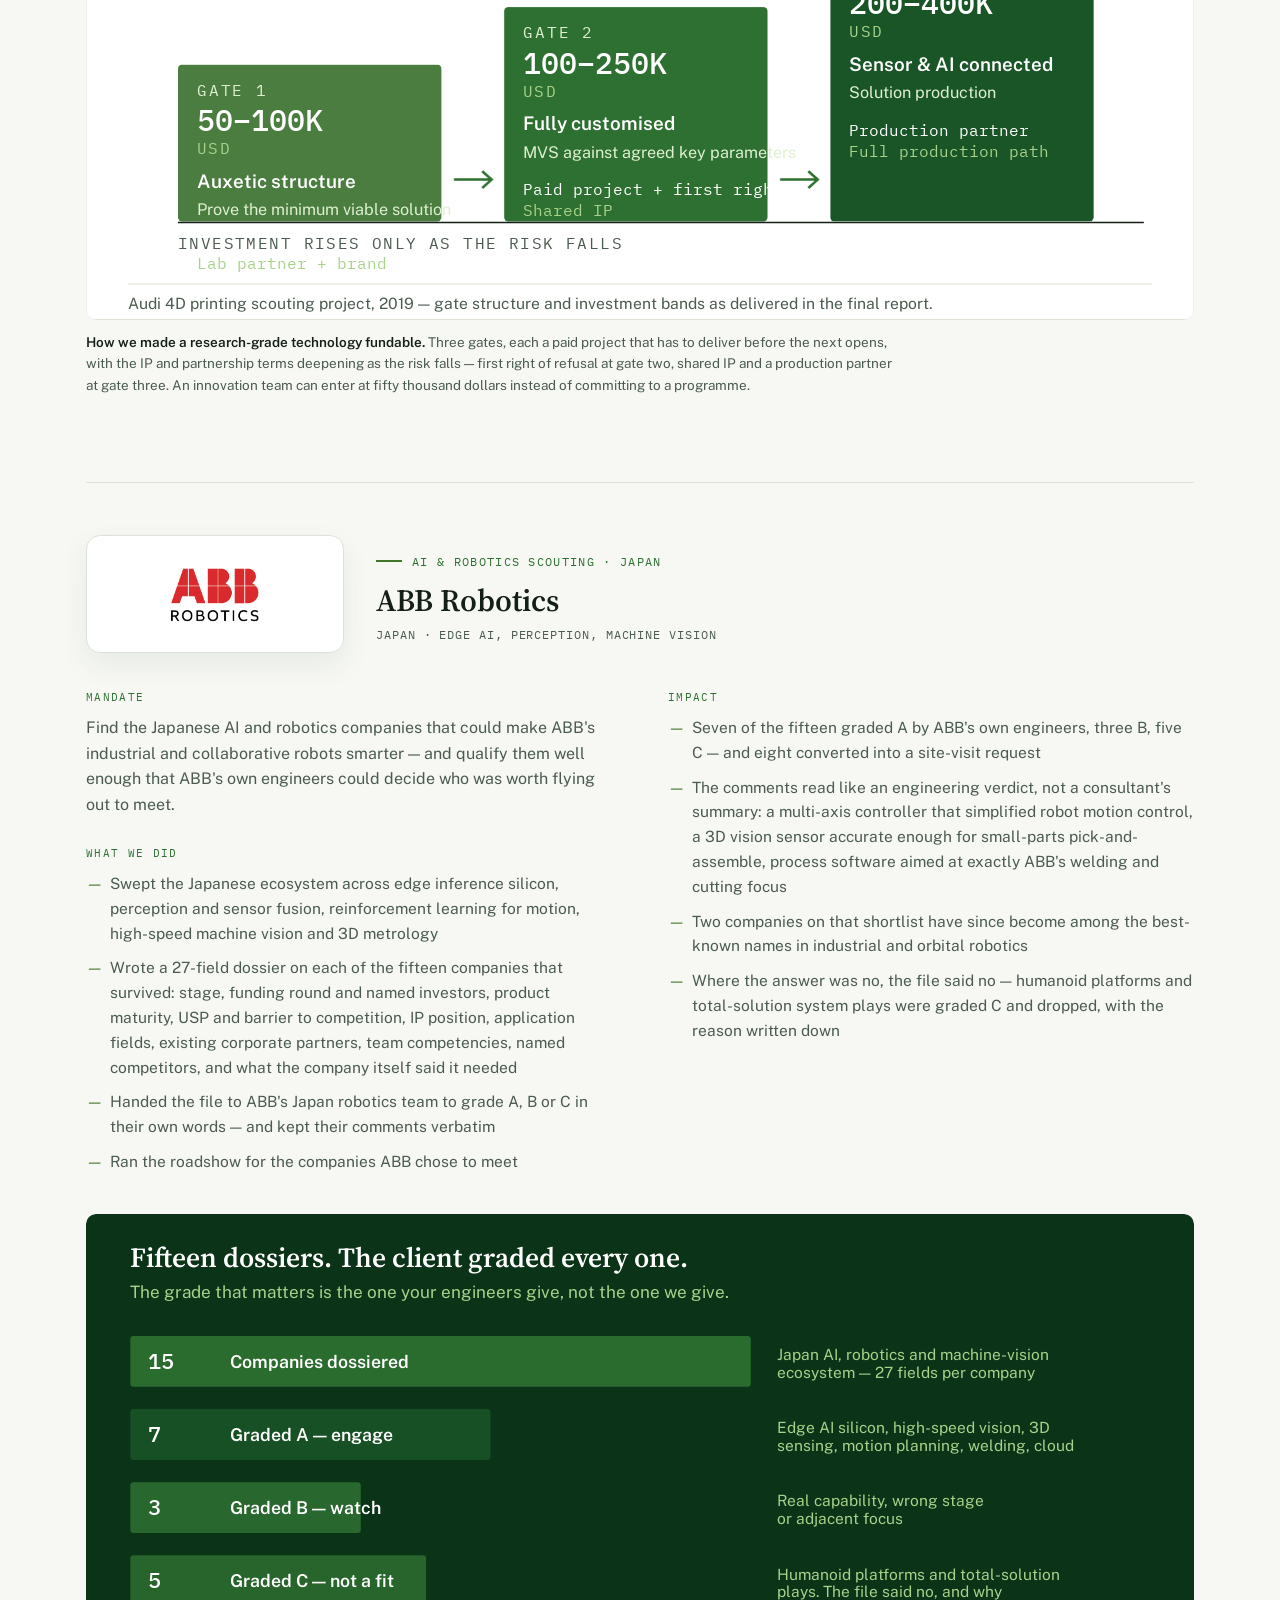
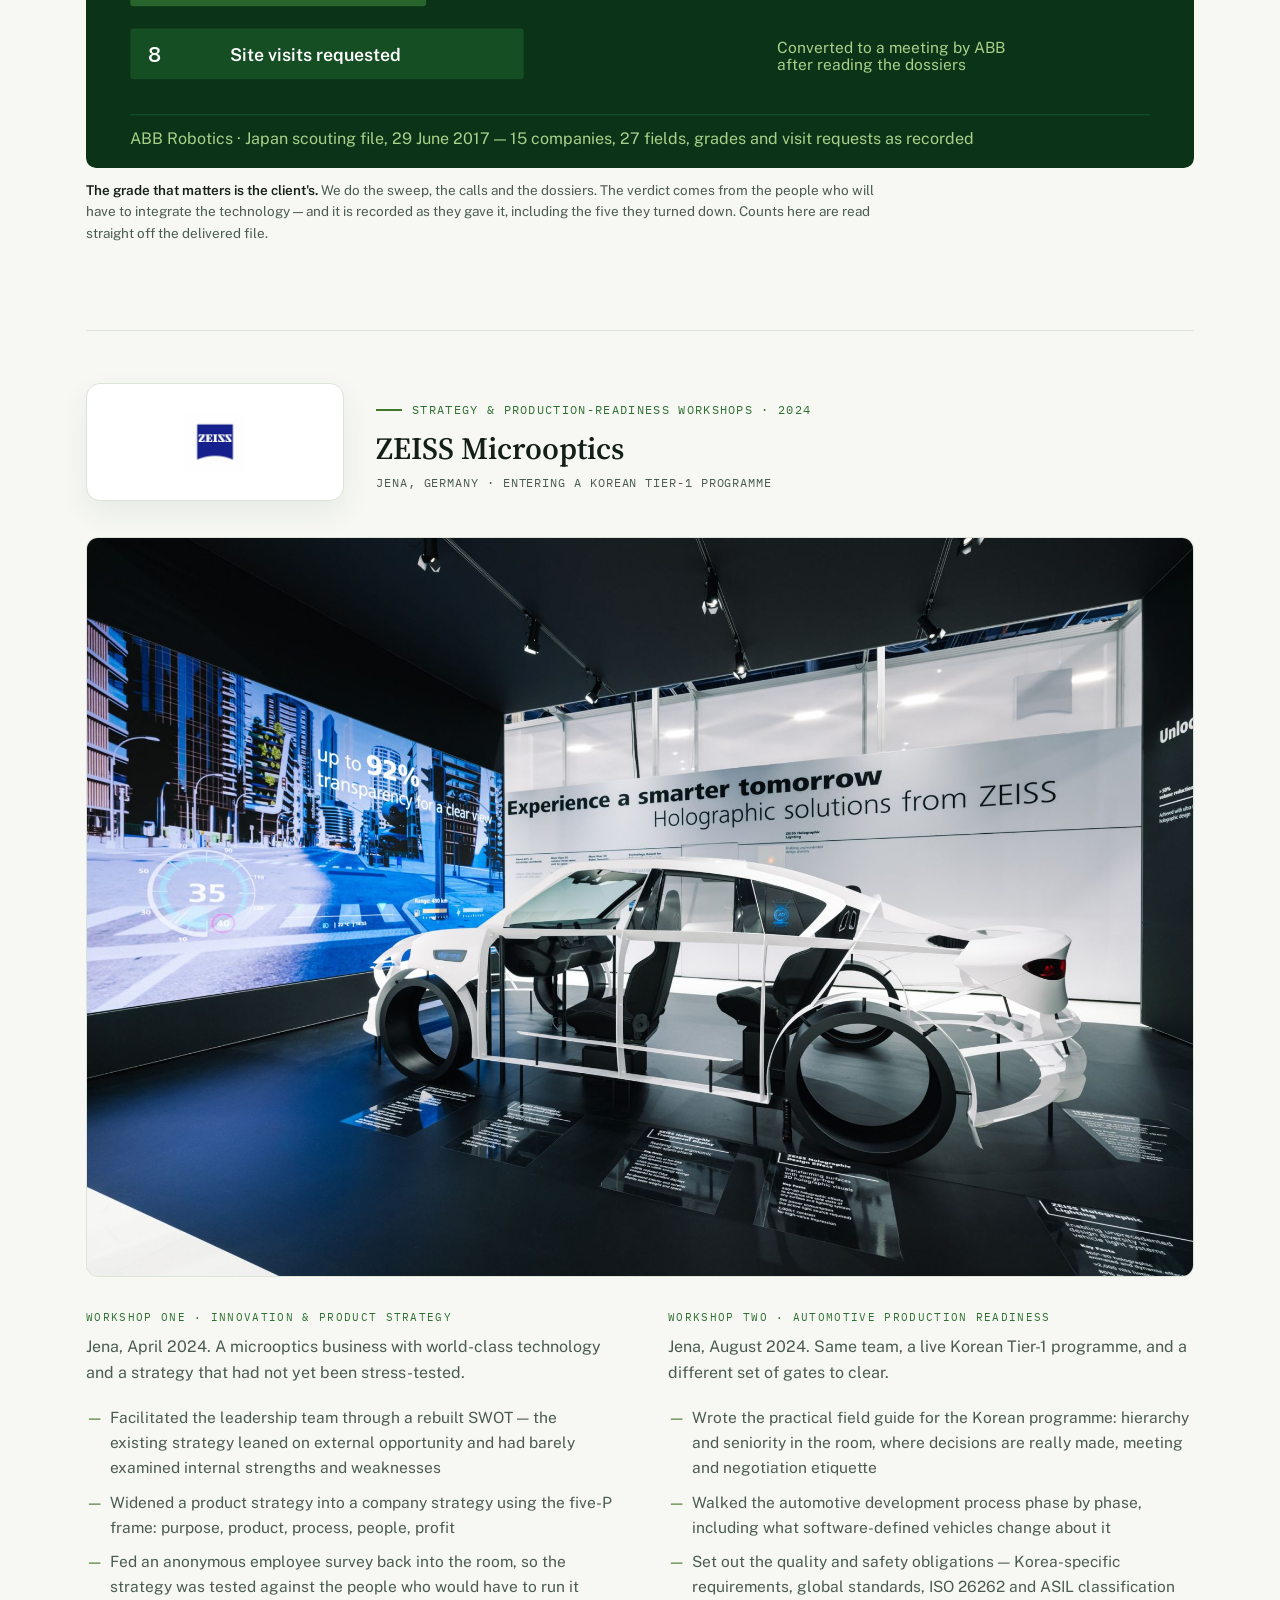
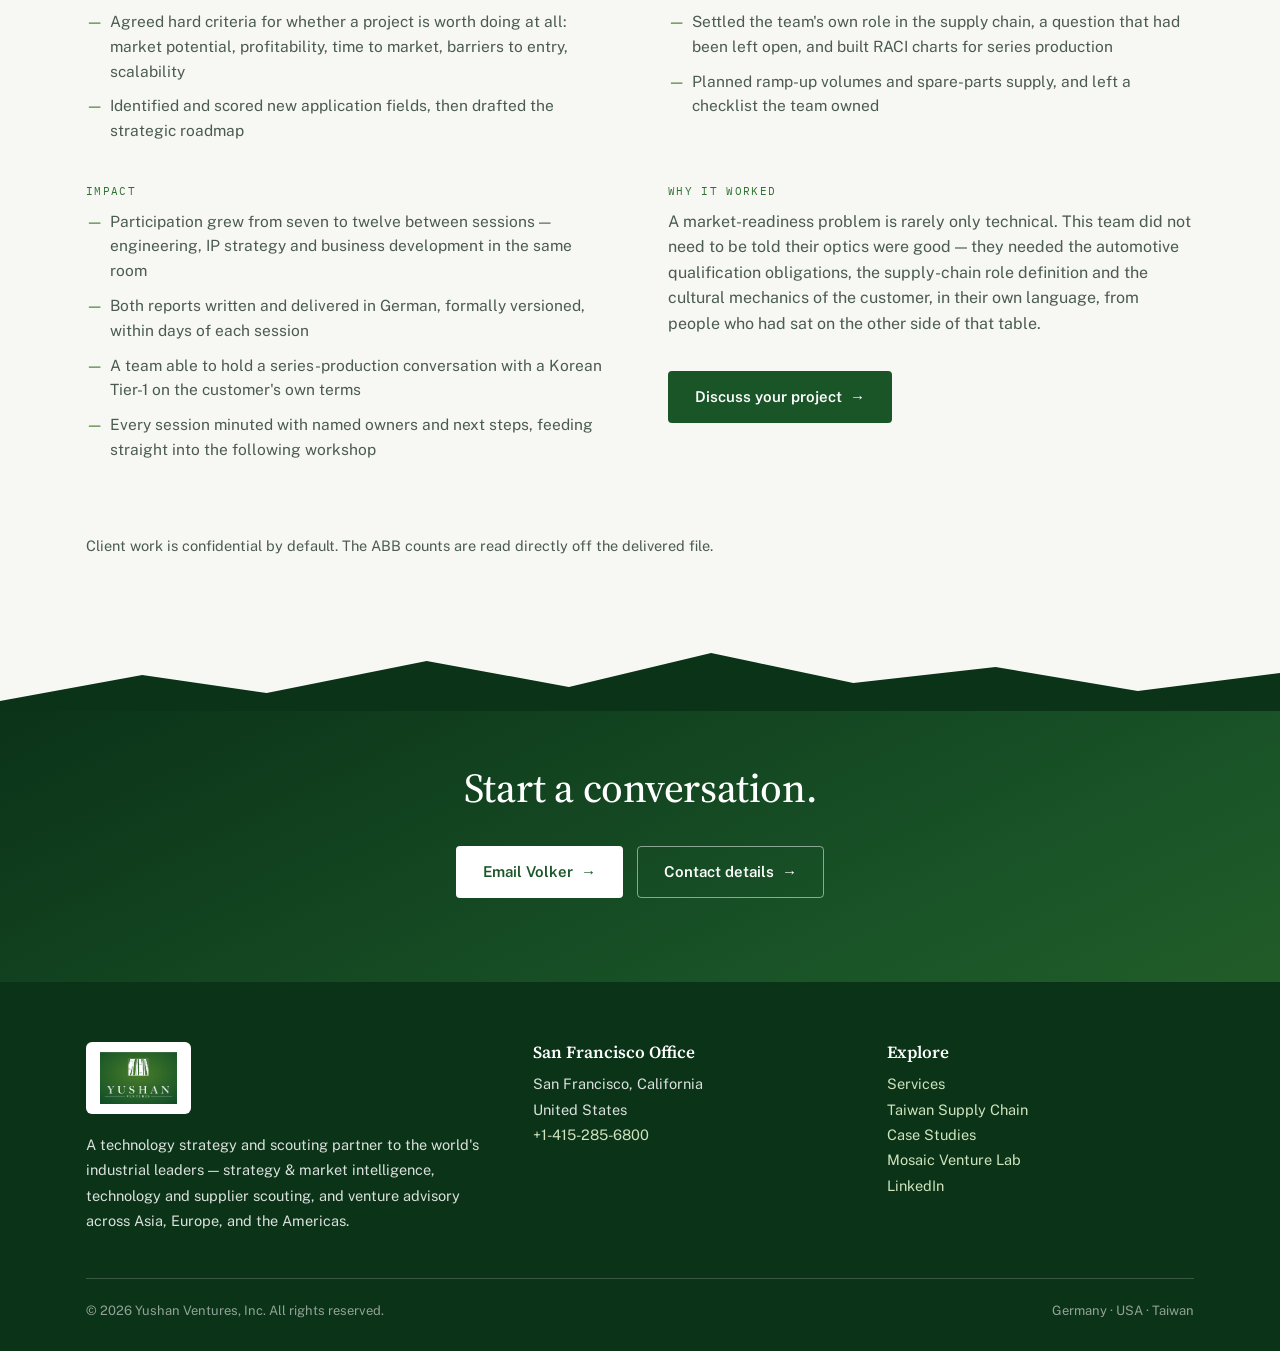
==== commit 3f395284: "Remove public microLED service link" ====
--- a/case-studies.html
+++ b/case-studies.html
@@ -478,7 +478,7 @@
       </div>
       <div>
         <h3>Explore</h3>
-        <p><a href="services.html">Services</a><br><a href="taiwan-supply-chain.html">Taiwan Supply Chain</a><br><a href="microled-landscape.html">MicroLED Landscape</a><br><a href="case-studies.html">Case Studies</a><br><a href="https://www.mvl.biz/" target="_blank" rel="noopener">Mosaic Venture Lab</a><br><a href="https://www.linkedin.com/company/yushan-ventures-inc/" target="_blank" rel="noopener">LinkedIn</a></p>
+        <p><a href="services.html">Services</a><br><a href="taiwan-supply-chain.html">Taiwan Supply Chain</a><br><a href="case-studies.html">Case Studies</a><br><a href="https://www.mvl.biz/" target="_blank" rel="noopener">Mosaic Venture Lab</a><br><a href="https://www.linkedin.com/company/yushan-ventures-inc/" target="_blank" rel="noopener">LinkedIn</a></p>
       </div>
     </div>
     <div class="footer-bottom">
@@ -490,4 +490,3 @@
 
 </body>
 </html>
-
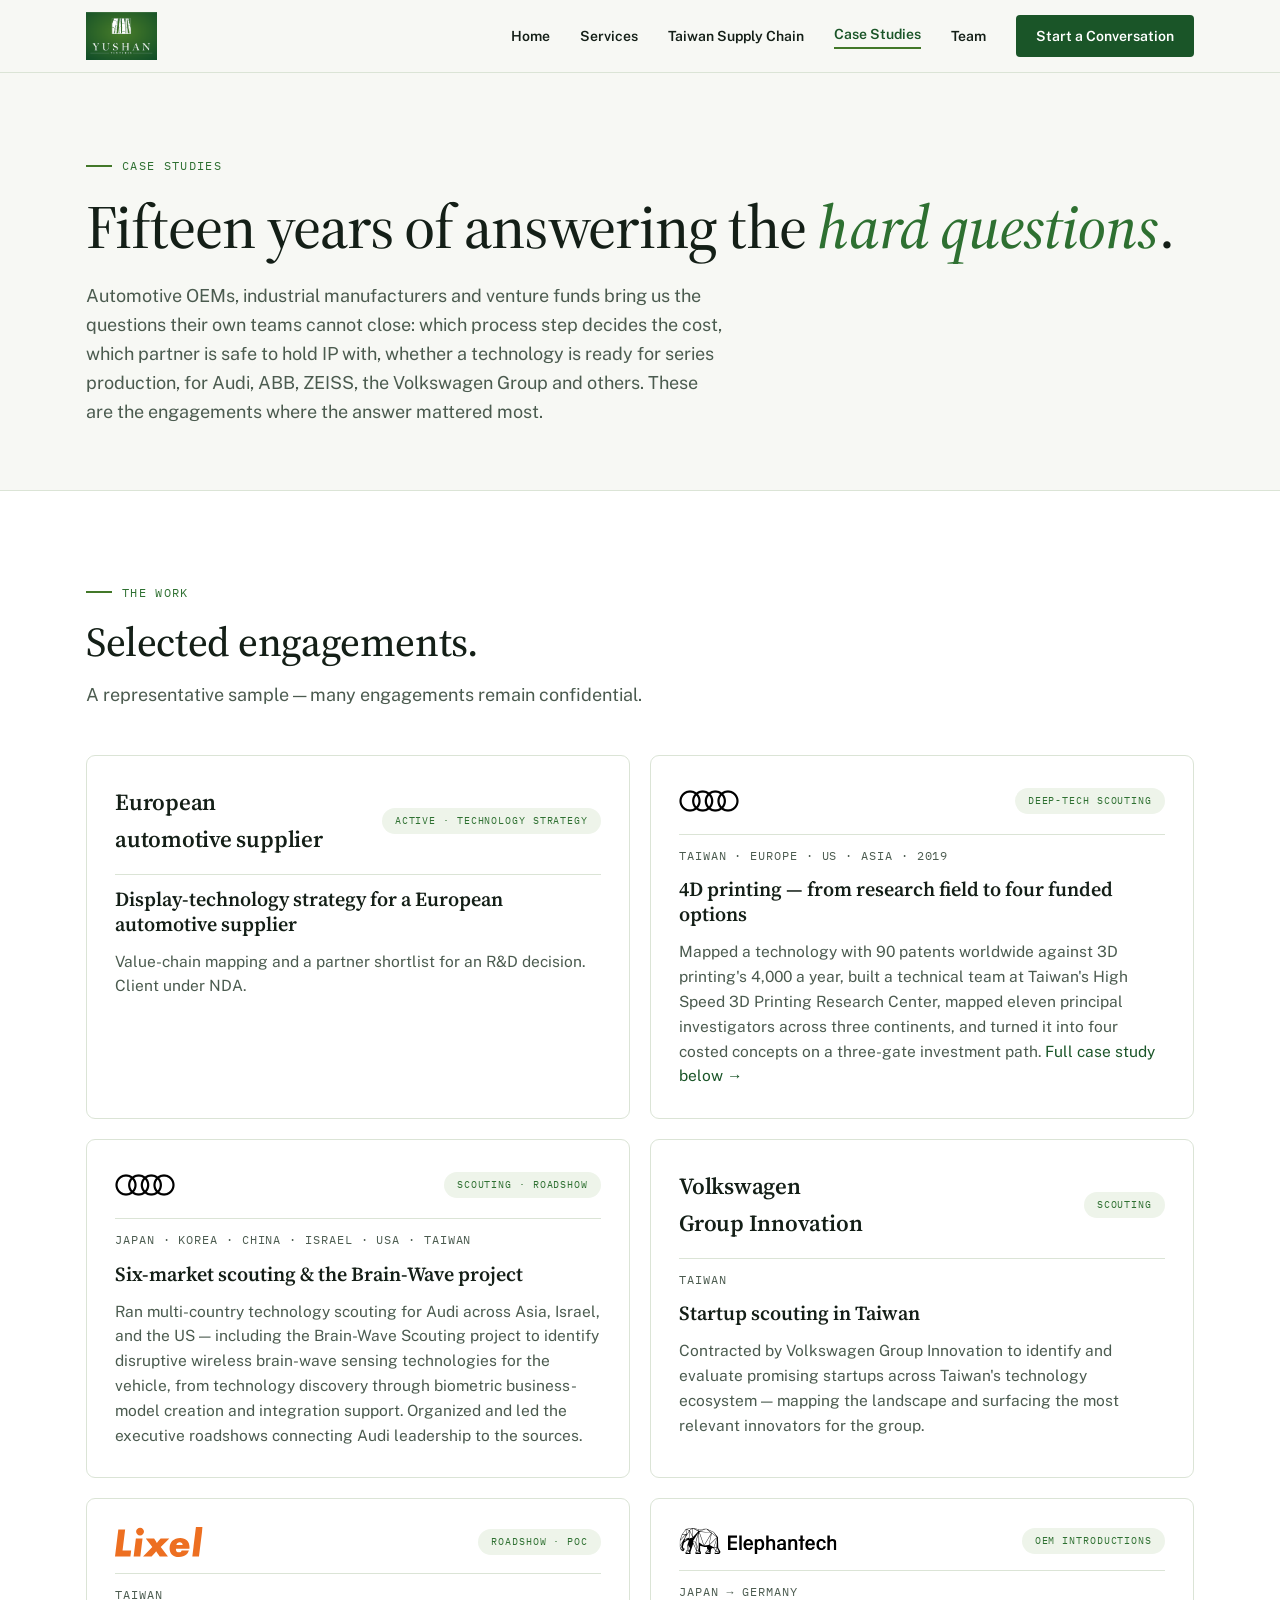
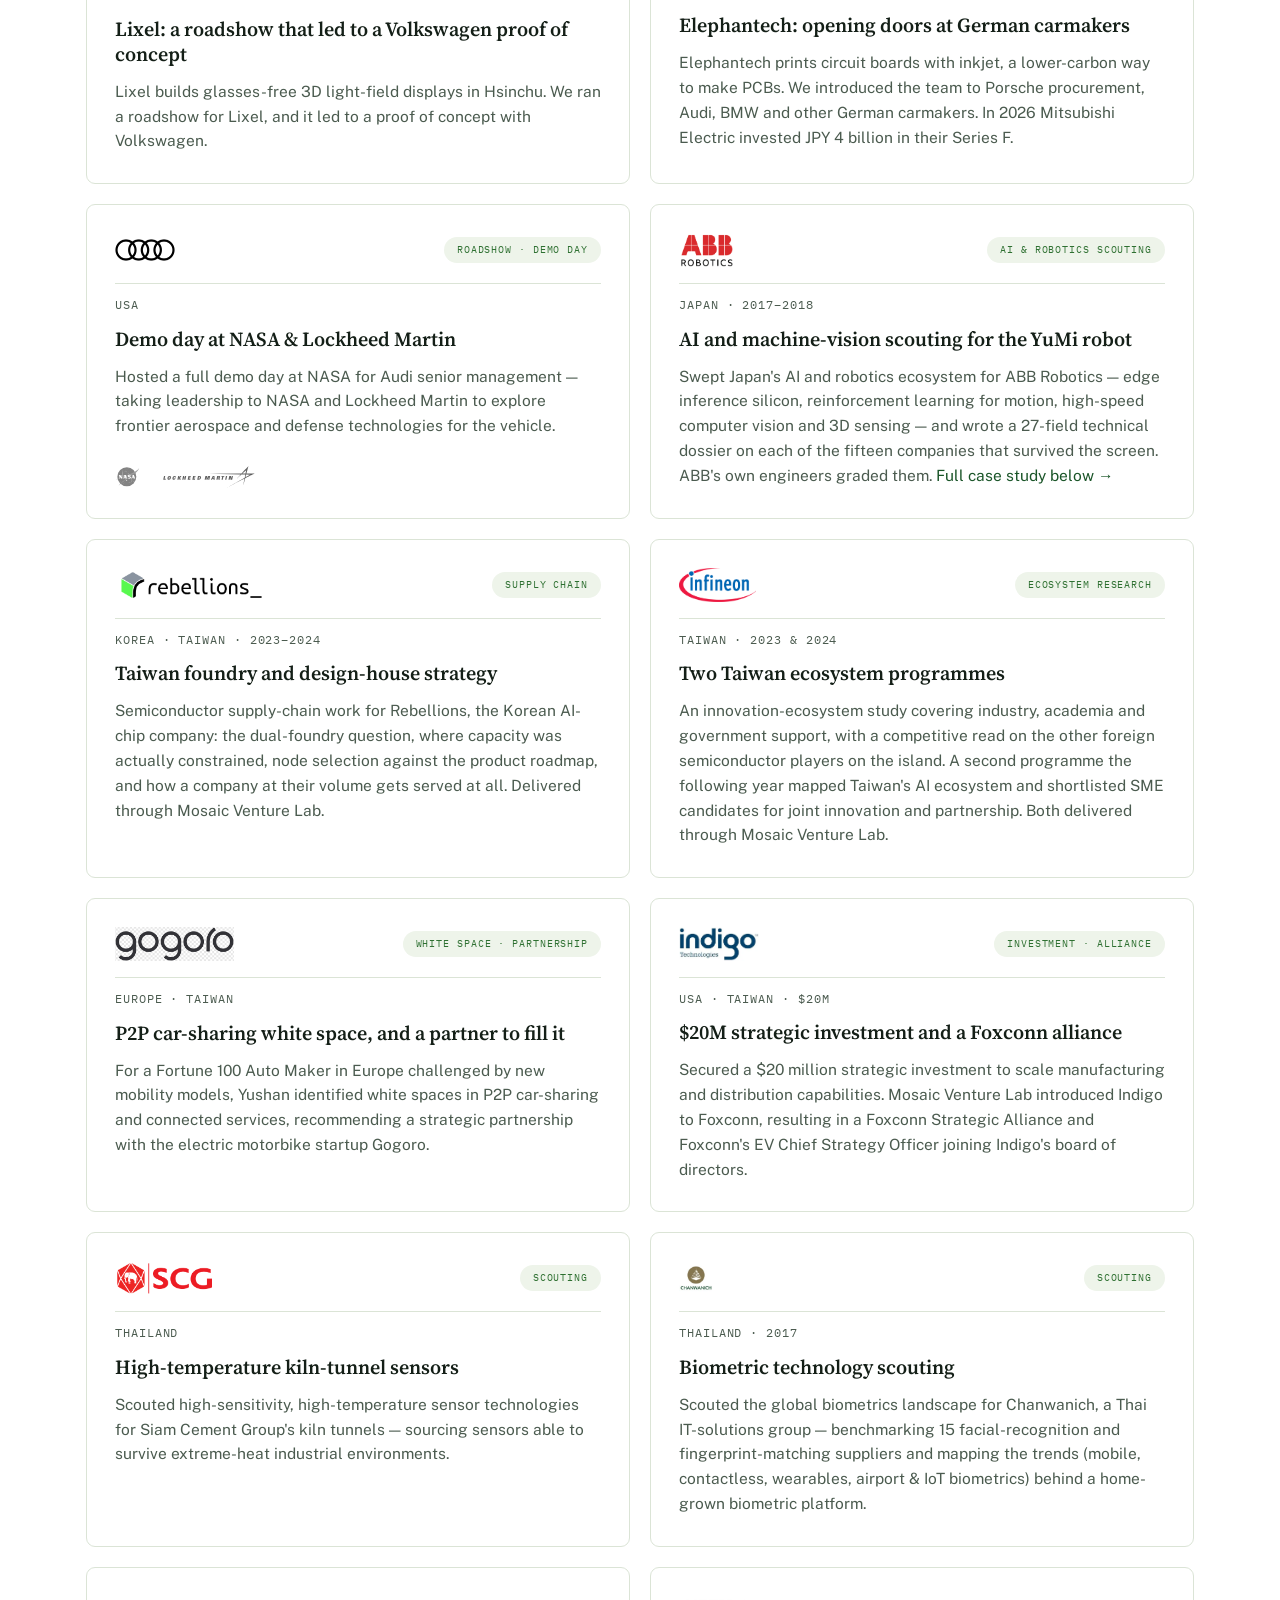
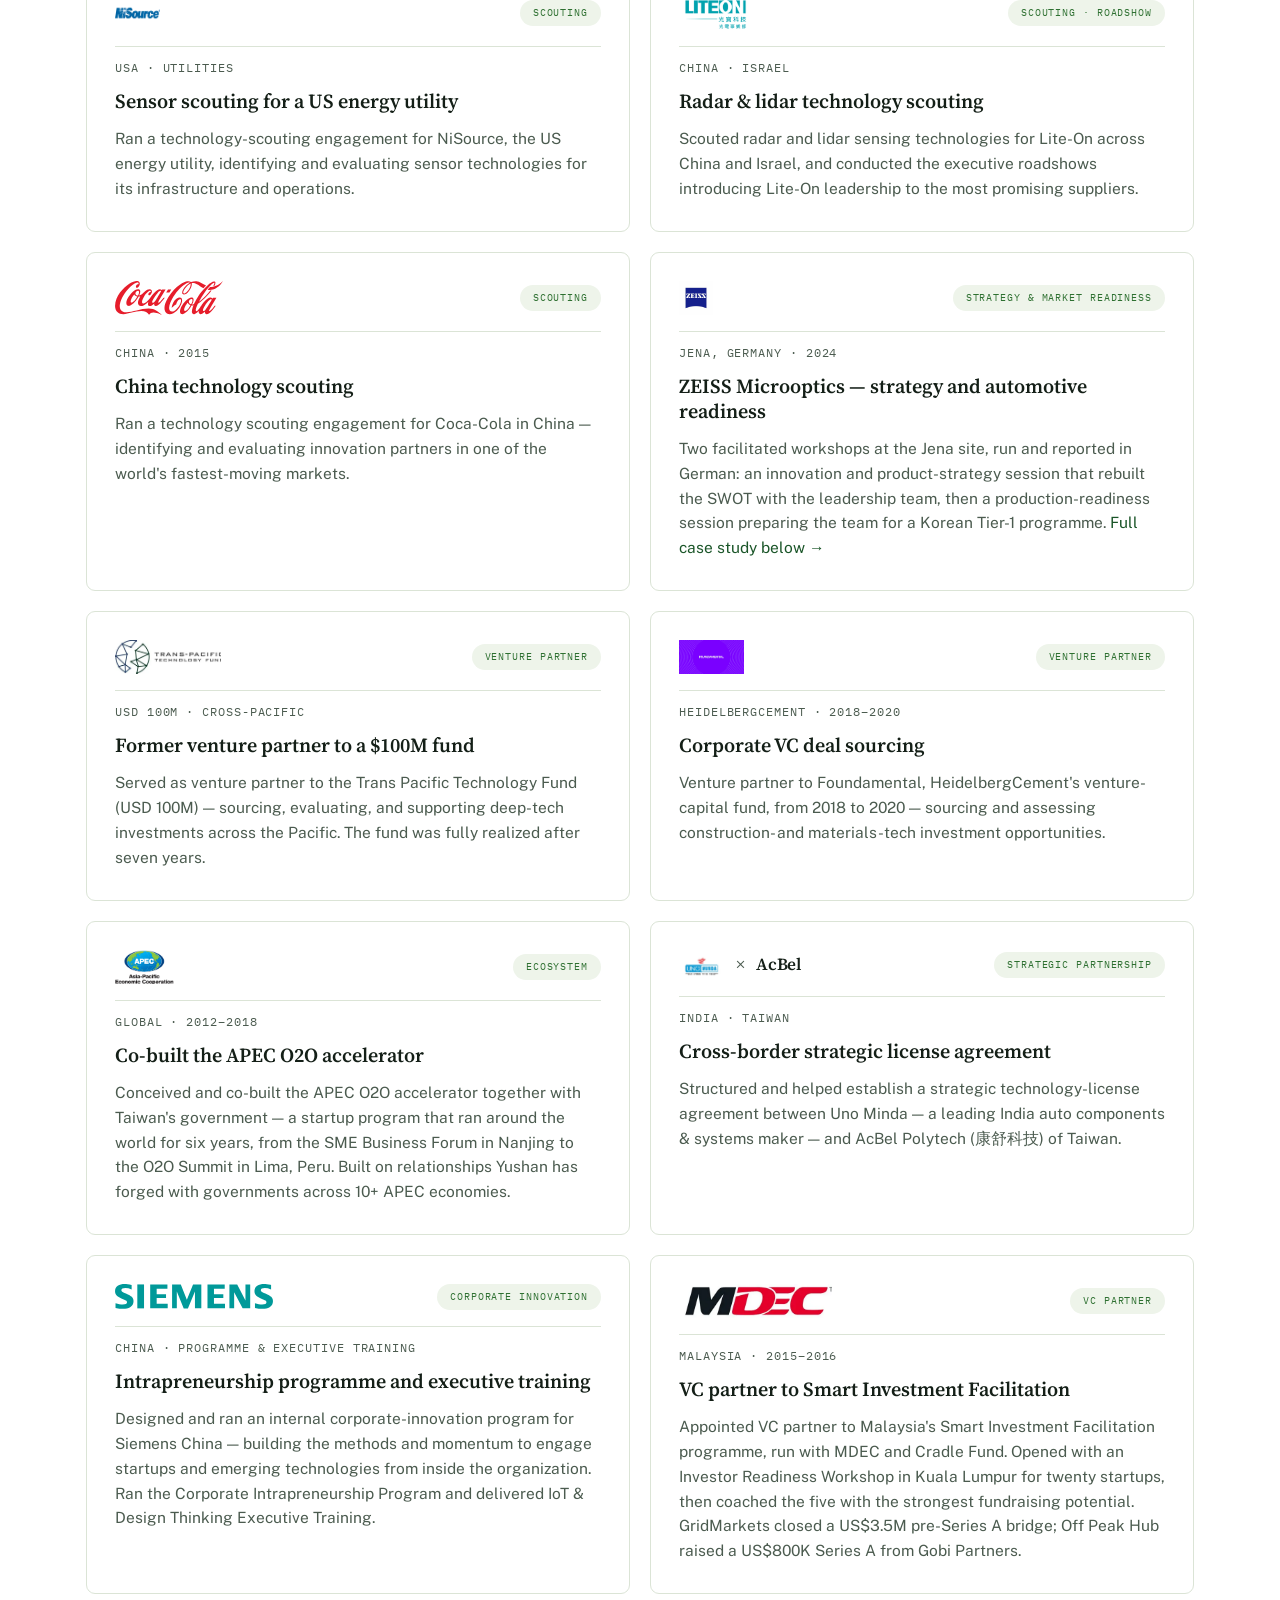
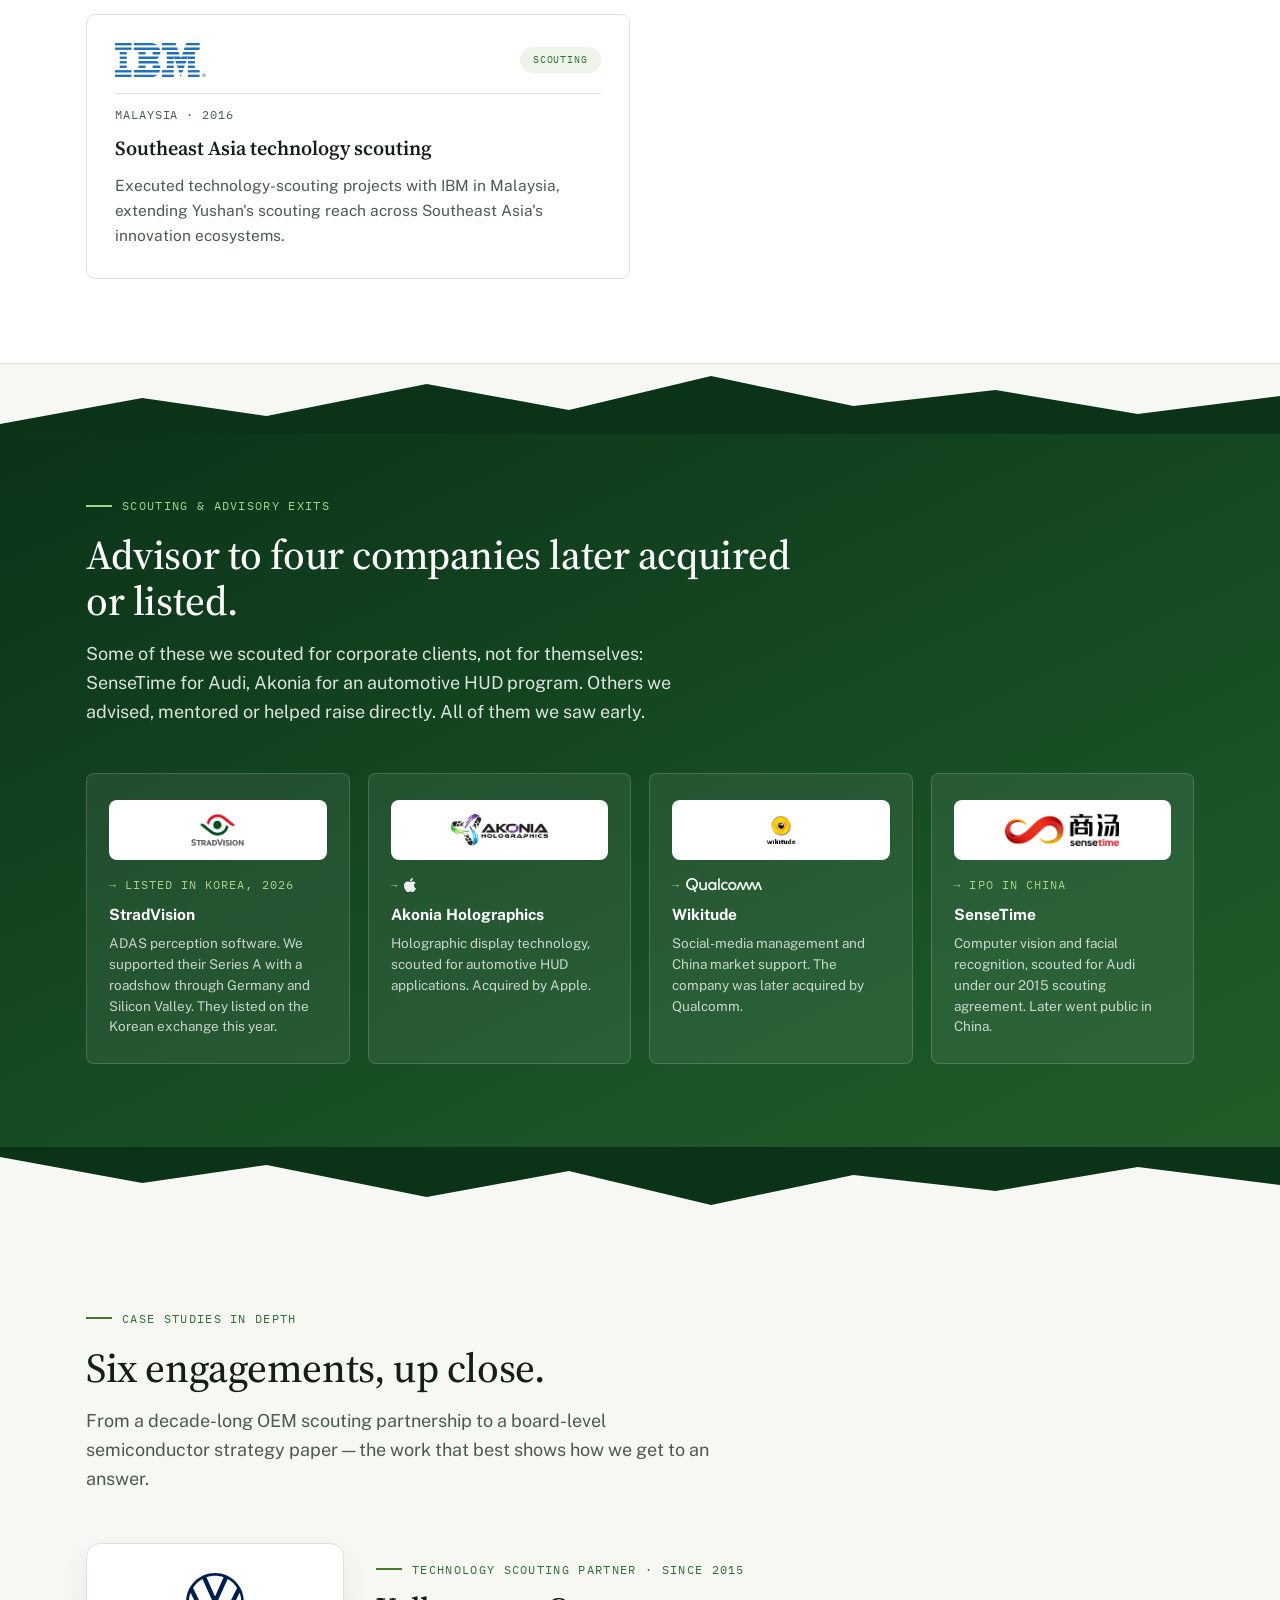
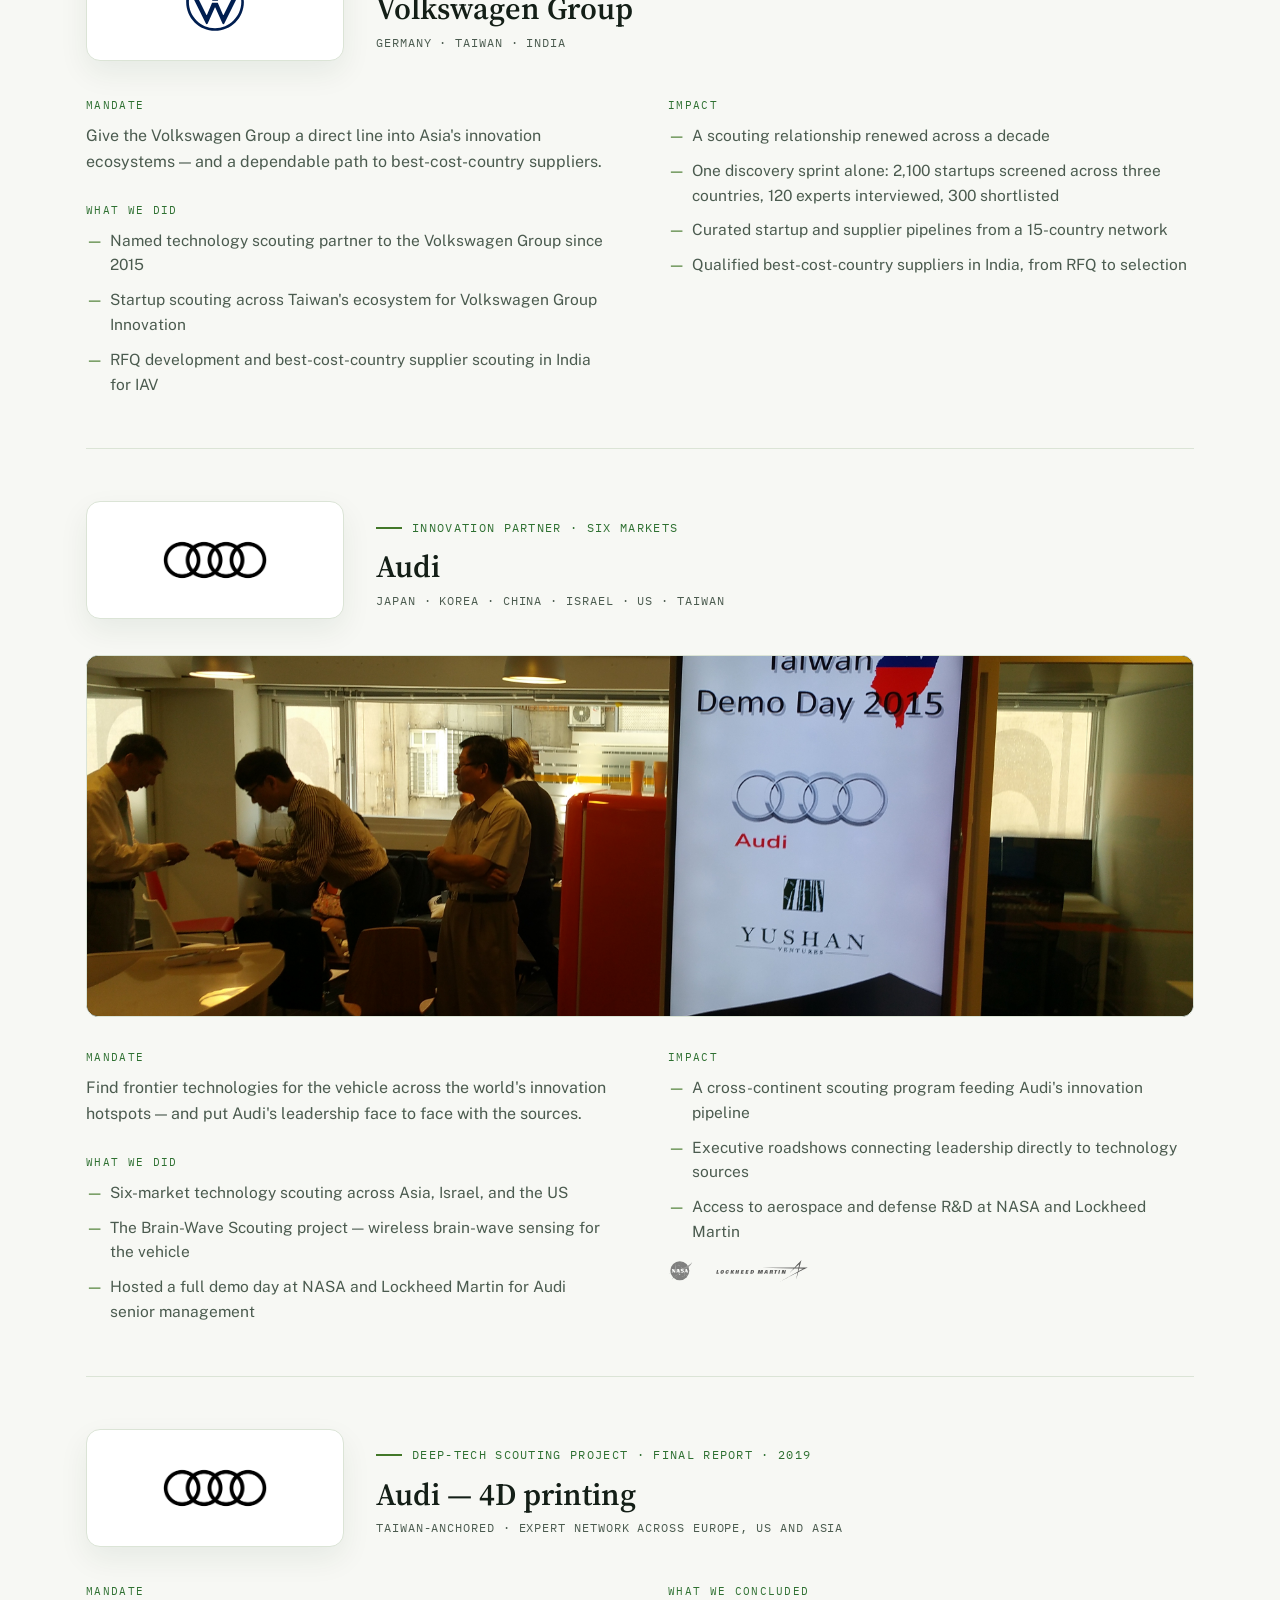
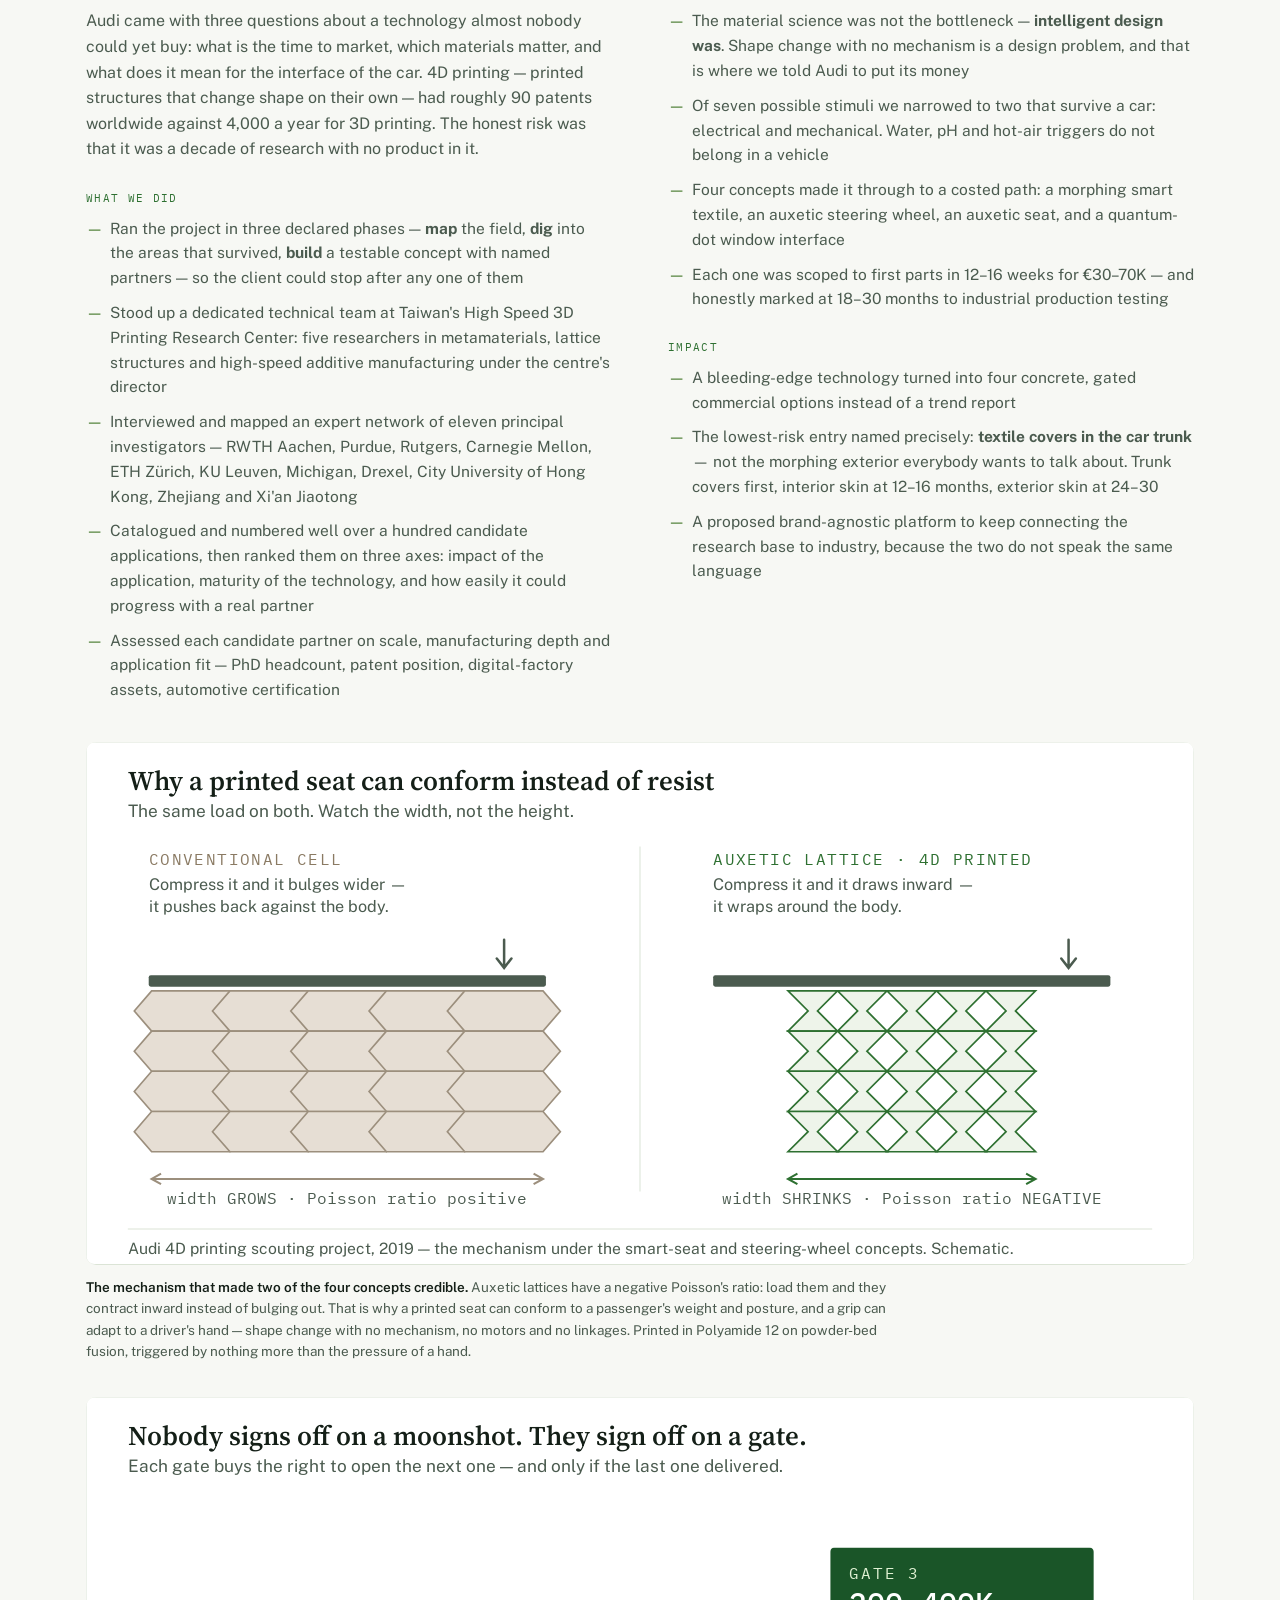
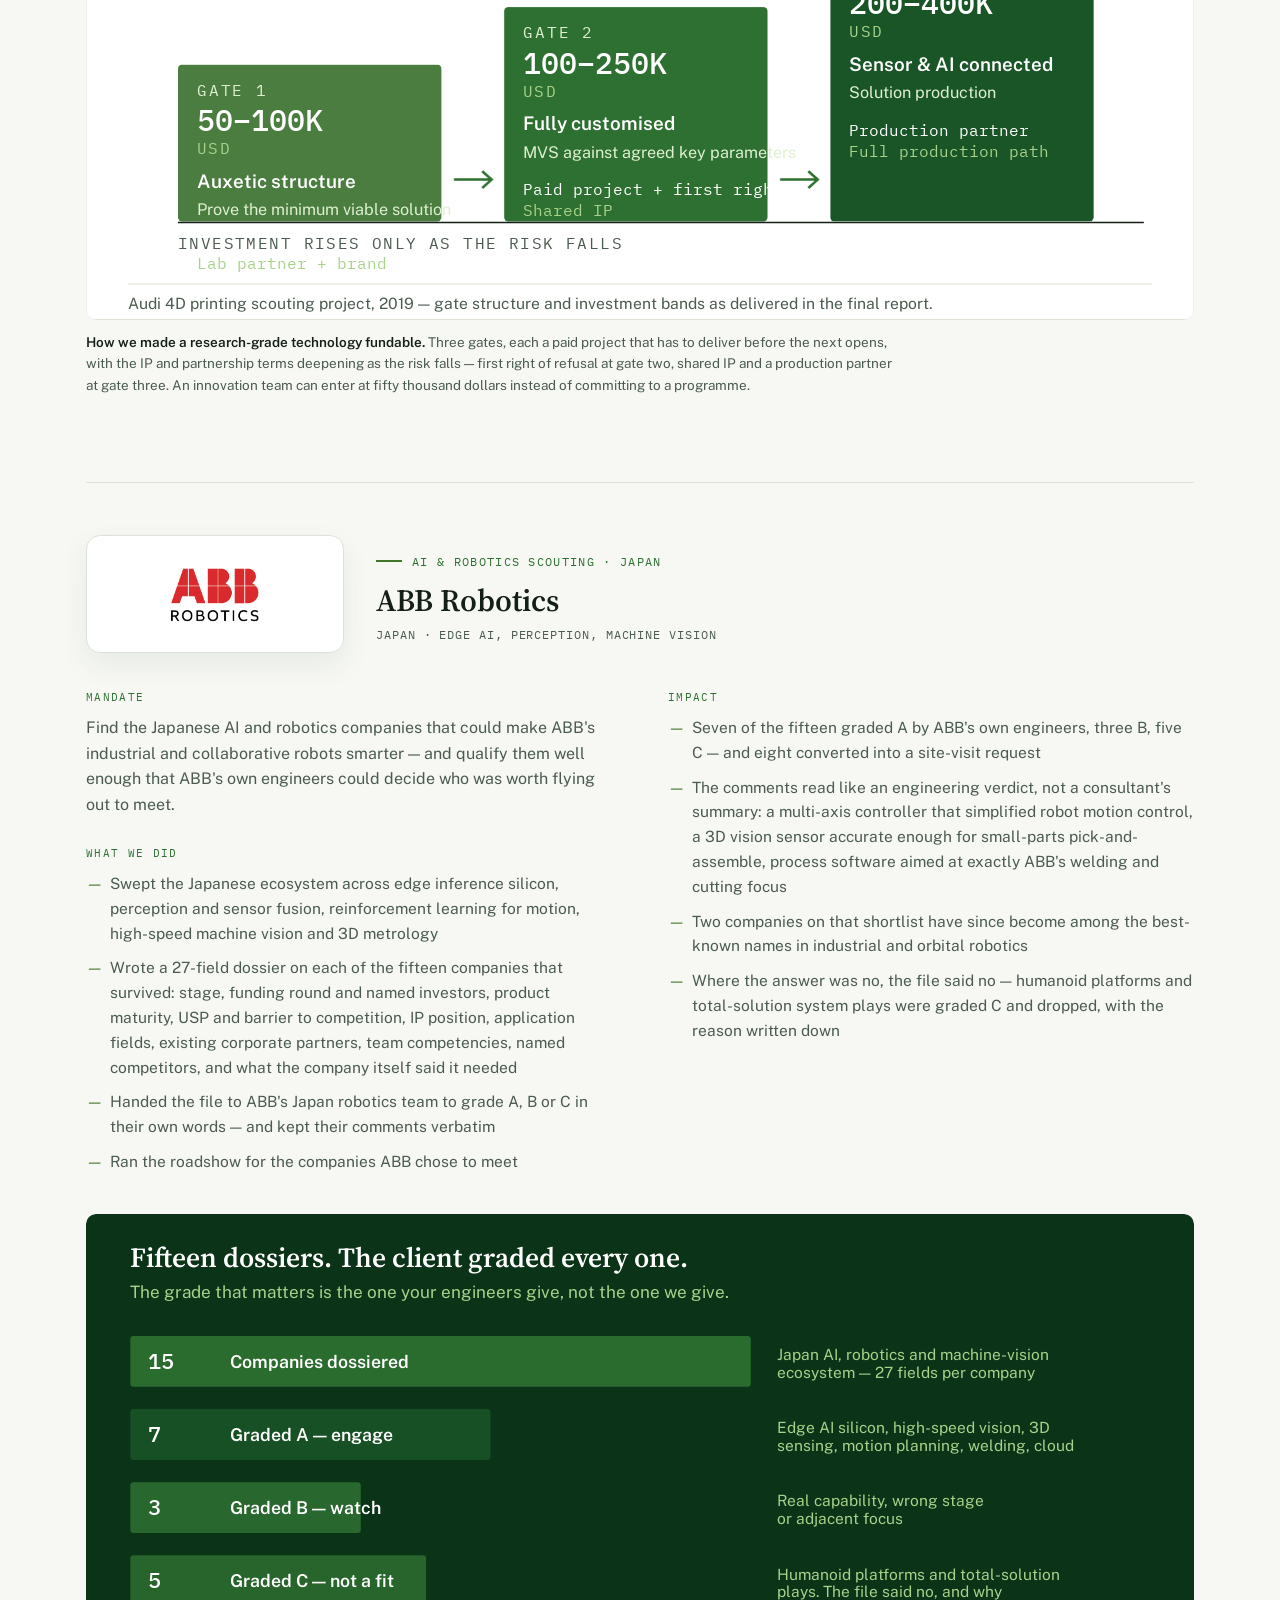
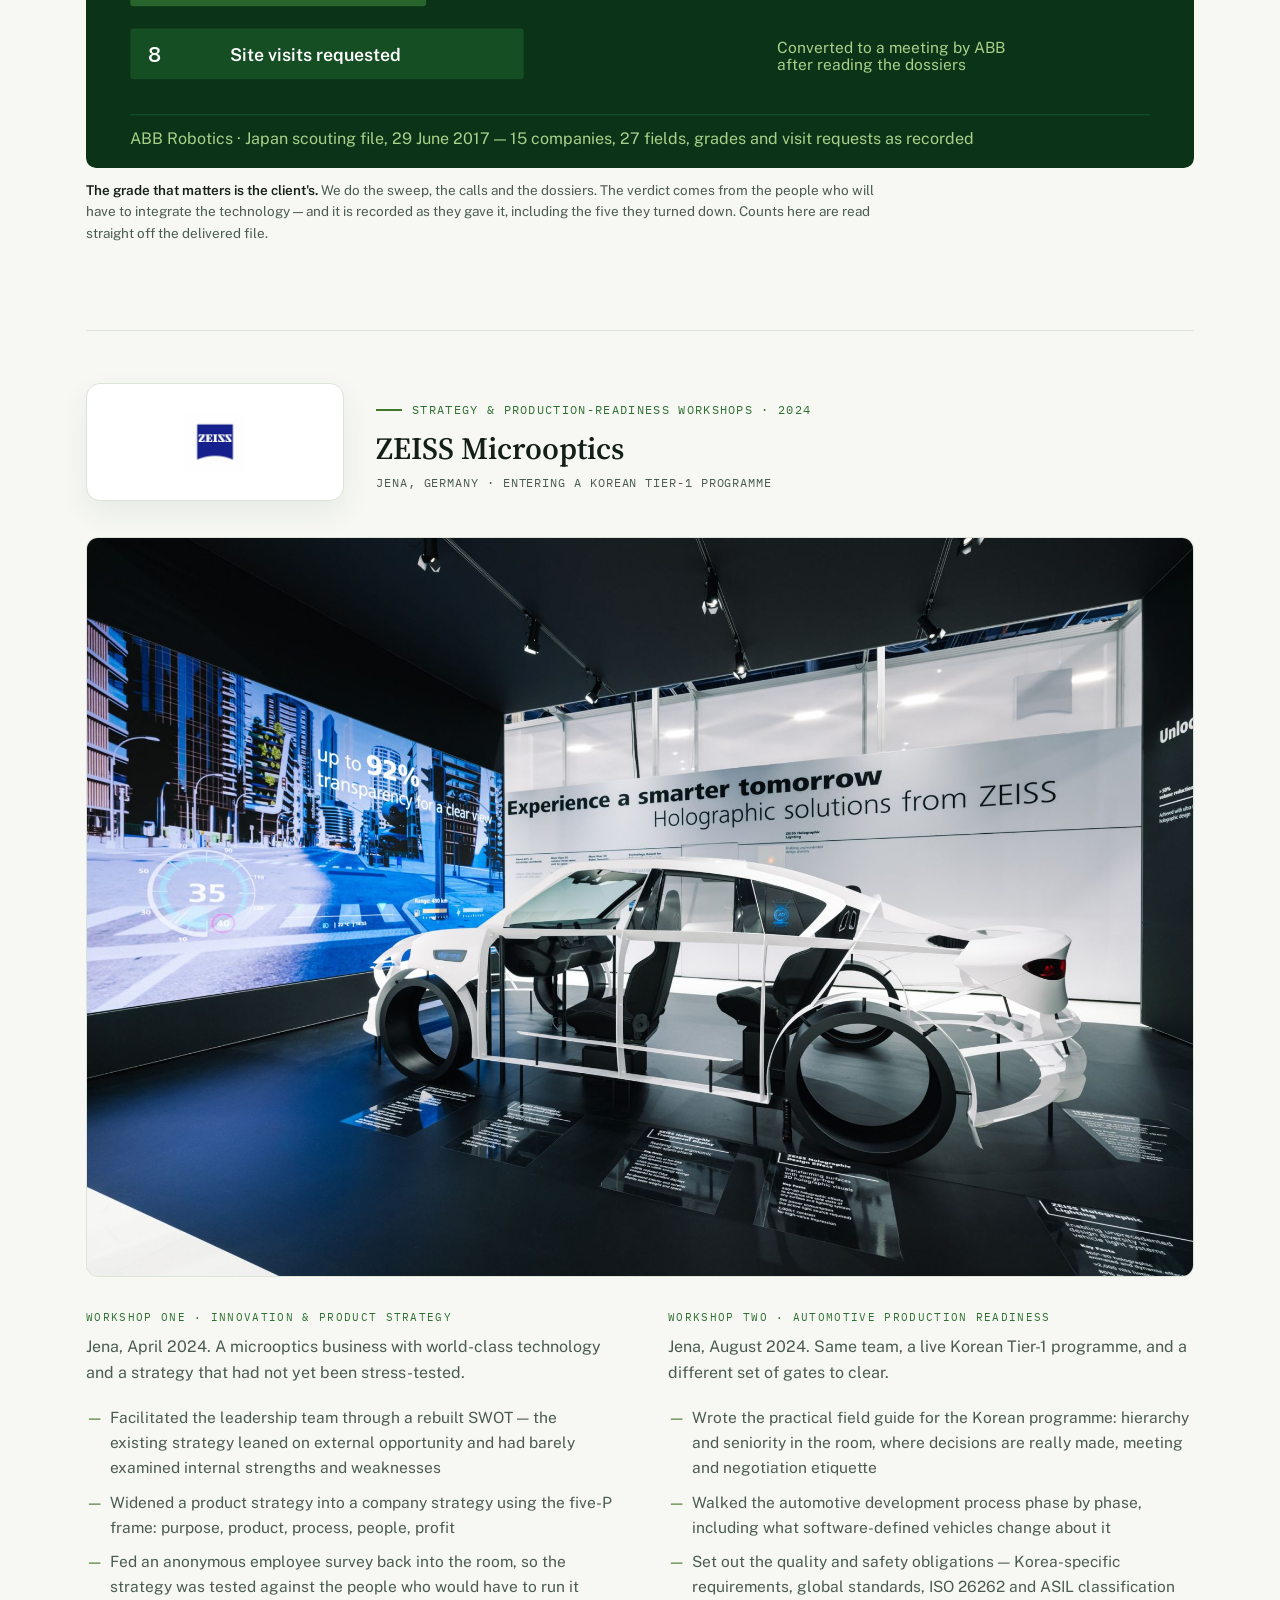
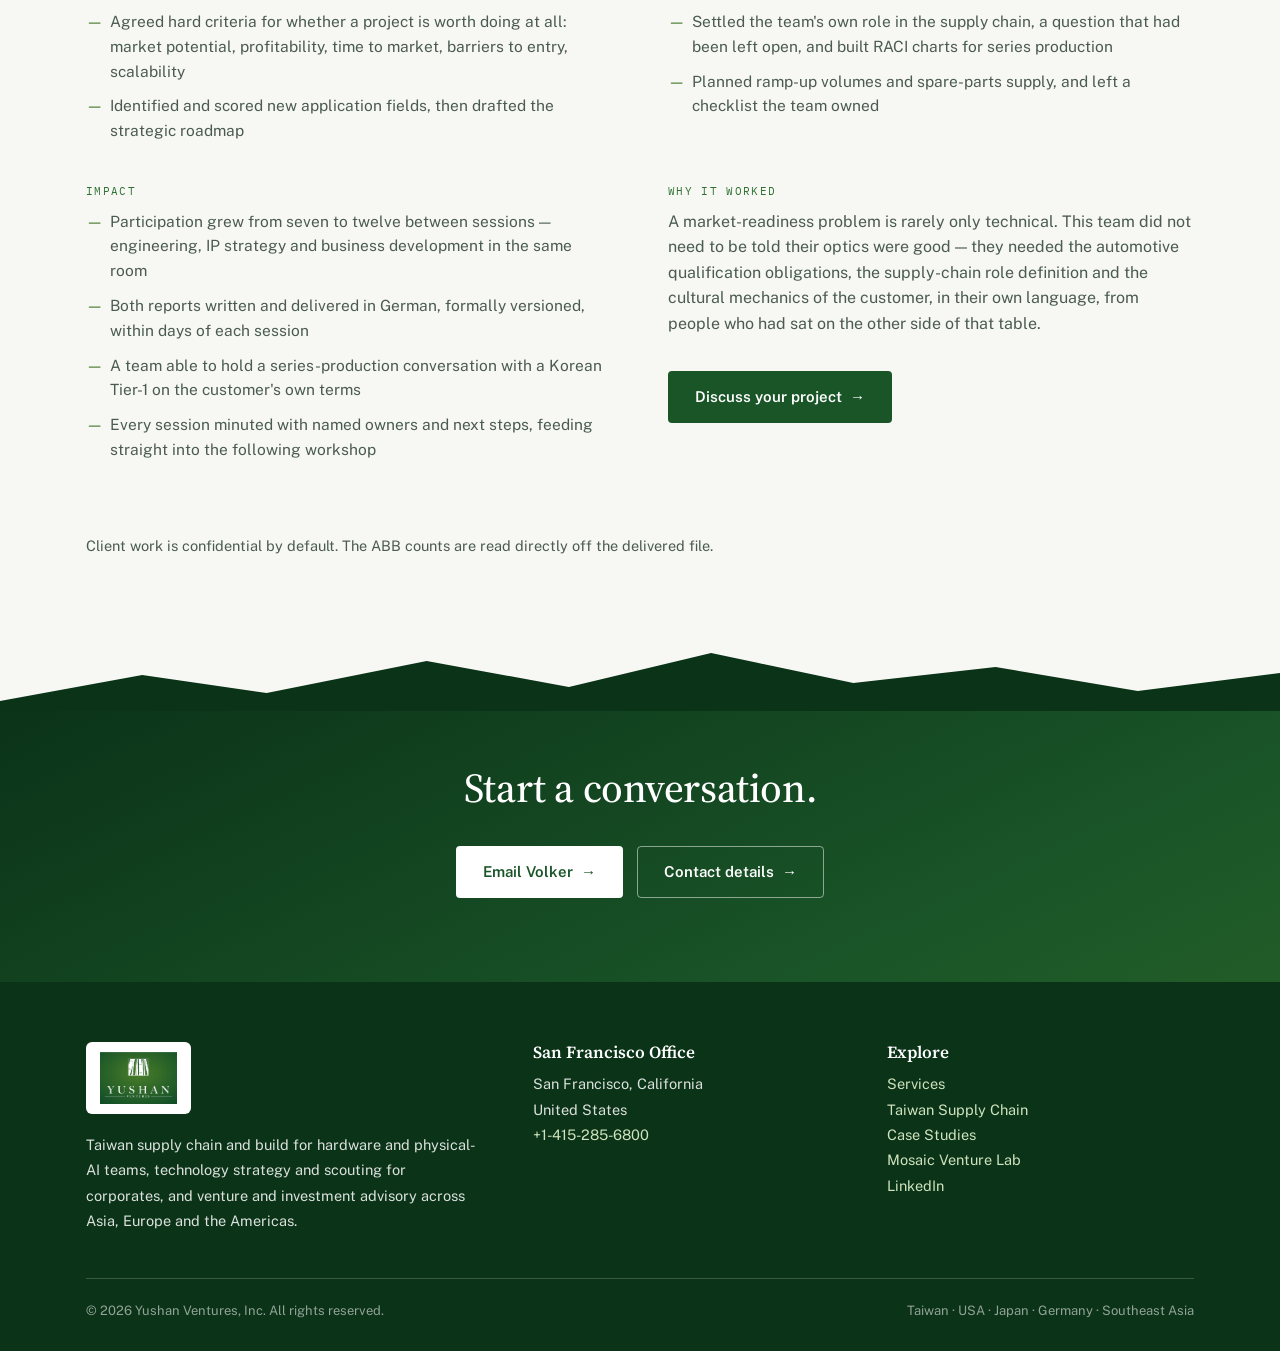
==== commit 817a4ac6: "Add files via upload" ====
--- a/case-studies.html
+++ b/case-studies.html
@@ -5,23 +5,42 @@
 <meta name="viewport" content="width=device-width, initial-scale=1.0">
 <title>Case Studies — Yushan Ventures</title>
 <meta name="description" content="Deep-tech strategy and scouting case studies — 4D printing for Audi, AI and robotics scouting in Japan for ABB, automotive readiness for ZEISS Microoptics, and fifteen years more.">
-<link rel="stylesheet" href="yushan-v2.css?v=260923f">
+<link rel="stylesheet" href="yushan-v2.css?v=261019a">
 <script src="image-slot.js"></script>
 <script src="yushan-diagrams.js"></script>
 <script>function logoFail(el){var a=el.getAttribute('alt')||'';var c='lw';if(el.closest('.logo-cell'))c='wm';else if(el.closest('.cs-top'))c='cs-wm';var s=document.createElement('span');s.className=c;s.textContent=a;el.replaceWith(s);}</script>
+
+<!-- Search and public discovery metadata -->
+<link rel="canonical" href="https://yushanventures.com/case-studies.html">
+<meta property="og:type" content="website">
+<meta property="og:site_name" content="Yushan Ventures">
+<meta property="og:title" content="Case Studies — Yushan Ventures">
+<meta property="og:description" content="Deep-tech strategy and scouting case studies — 4D printing for Audi, AI and robotics scouting in Japan for ABB, automotive readiness for ZEISS Microoptics, and fifteen years more.">
+<meta property="og:url" content="https://yushanventures.com/case-studies.html">
+<meta property="og:image" content="https://yushanventures.com/assets/og-image.png">
+<meta property="og:image:width" content="1200">
+<meta property="og:image:height" content="630">
+<meta property="og:image:alt" content="Yushan Ventures — Taiwan supply chain, technology scouting and investment advisory">
+<meta name="twitter:card" content="summary_large_image">
+<meta name="twitter:title" content="Case Studies — Yushan Ventures">
+<meta name="twitter:description" content="Deep-tech strategy and scouting case studies — 4D printing for Audi, AI and robotics scouting in Japan for ABB, automotive readiness for ZEISS Microoptics, and fifteen years more.">
+<meta name="twitter:image" content="https://yushanventures.com/assets/og-image.png">
+<meta name="twitter:image:alt" content="Yushan Ventures — Taiwan supply chain, technology scouting and investment advisory">
+<script type="application/ld+json">{"@context": "https://schema.org", "@graph": [{"@type": "Organization", "@id": "https://yushanventures.com/#organization", "name": "Yushan Ventures", "url": "https://yushanventures.com/", "logo": "https://yushanventures.com/assets/yushan-logo.png", "description": "Technology strategy and scouting, Taiwan supply chain and build, venture and investment advisory, and startup growth.", "email": "vh@yushanventures.com", "telephone": "+14152856800", "sameAs": ["https://www.linkedin.com/company/yushan-ventures-inc/"], "areaServed": [{"@type": "Country", "name": "Taiwan"}, {"@type": "Country", "name": "United States"}, {"@type": "Country", "name": "Germany"}], "employee": {"@id": "https://yushanventures.com/#volker-heistermann"}, "hasOfferCatalog": {"@type": "OfferCatalog", "name": "Yushan advisory and scouting services", "itemListElement": [{"@type": "Offer", "itemOffered": {"@id": "https://yushanventures.com/#service-taiwan-supply-chain"}}, {"@type": "Offer", "itemOffered": {"@id": "https://yushanventures.com/#service-technology-scouting"}}, {"@type": "Offer", "itemOffered": {"@id": "https://yushanventures.com/#service-investment-advisory"}}]}, "knowsAbout": ["Physical AI", "Semiconductors", "Displays and microLED", "Edge AI and robotics", "Optics and sensing", "Advanced materials"]}, {"@type": "WebSite", "@id": "https://yushanventures.com/#website", "url": "https://yushanventures.com/", "name": "Yushan Ventures", "inLanguage": "en", "publisher": {"@id": "https://yushanventures.com/#organization"}}, {"@type": "Service", "@id": "https://yushanventures.com/#service-taiwan-supply-chain", "name": "Taiwan Supply Chain & Build", "serviceType": "Taiwan Supply Chain & Build", "url": "https://yushanventures.com/taiwan-supply-chain.html", "description": "Supplier research and qualification, bill-of-materials review, quoting discussions and support through first article and ramp for foreign hardware teams.", "provider": {"@id": "https://yushanventures.com/#organization"}, "areaServed": [{"@type": "Country", "name": "Taiwan"}, {"@type": "Country", "name": "United States"}, {"@type": "Country", "name": "Germany"}]}, {"@type": "Service", "@id": "https://yushanventures.com/#service-technology-scouting", "name": "Technology Strategy & Scouting", "serviceType": "Technology Strategy & Scouting", "url": "https://yushanventures.com/taiwan-technology-scouting.html", "description": "Search briefs, evidence checks, screened company shortlists and pilot-discussion handoffs for corporate innovation and engineering teams.", "provider": {"@id": "https://yushanventures.com/#organization"}, "areaServed": [{"@type": "Country", "name": "Taiwan"}, {"@type": "Country", "name": "United States"}, {"@type": "Country", "name": "Germany"}]}, {"@type": "Service", "@id": "https://yushanventures.com/#service-investment-advisory", "name": "Venture & Investment Advisory", "serviceType": "Venture & Investment Advisory", "url": "https://yushanventures.com/services.html#investment", "description": "Deal sourcing, technical and commercial due diligence, investor introductions and portfolio support. Funding is not promised.", "provider": {"@id": "https://yushanventures.com/#organization"}, "areaServed": [{"@type": "Country", "name": "Taiwan"}, {"@type": "Country", "name": "United States"}, {"@type": "Country", "name": "Germany"}]}, {"@type": "WebPage", "@id": "https://yushanventures.com/case-studies.html#webpage", "url": "https://yushanventures.com/case-studies.html", "name": "Case Studies \u2014 Yushan Ventures", "inLanguage": "en", "isPartOf": {"@id": "https://yushanventures.com/#website"}, "about": [{"@id": "https://yushanventures.com/#organization"}], "dateModified": "2026-10-05"}, {"@type": "Person", "@id": "https://yushanventures.com/#volker-heistermann", "name": "Volker Heistermann", "jobTitle": "Managing Director", "worksFor": {"@id": "https://yushanventures.com/#organization"}, "sameAs": ["https://www.linkedin.com/in/volkerheistermann/"]}, {"@type": "Person", "@id": "https://yushanventures.com/#kyle-hu", "name": "Kyle Hu", "jobTitle": "Manager, Corporate Innovation and Partnerships", "worksFor": {"@id": "https://yushanventures.com/#organization"}, "sameAs": ["https://www.linkedin.com/in/kyle-hu-874456227/"]}, {"@type": "Person", "@id": "https://yushanventures.com/#kazumi-otani", "name": "Kazumi Otani", "jobTitle": "Business Development Director", "worksFor": {"@id": "https://yushanventures.com/#organization"}, "sameAs": ["https://www.linkedin.com/in/kzmotn"]}, {"@type": "Person", "@id": "https://yushanventures.com/#haley-lin", "name": "Haley Lin", "jobTitle": "Research Associate", "worksFor": {"@id": "https://yushanventures.com/#organization"}}, {"@type": "Person", "@id": "https://yushanventures.com/#bruce-bateman", "name": "Bruce Bateman", "jobTitle": "Partner", "worksFor": {"@id": "https://yushanventures.com/#organization"}, "sameAs": ["https://www.linkedin.com/in/brucewbateman/"]}, {"@type": "Person", "@id": "https://yushanventures.com/#dr-ing-volker-kaese", "name": "Dr.-Ing. Volker Kaese", "jobTitle": "Independent Consultant", "worksFor": {"@id": "https://yushanventures.com/#organization"}, "sameAs": ["https://www.linkedin.com/in/volkerkaese/"]}, {"@type": "Person", "@id": "https://yushanventures.com/#ken-huang", "name": "Ken Huang", "jobTitle": "Venture Partner", "worksFor": {"@id": "https://yushanventures.com/#organization"}, "sameAs": ["https://www.linkedin.com/in/ken-huang-12638166/"]}, {"@type": "Person", "@id": "https://yushanventures.com/#melanie-edwards", "name": "Melanie Edwards", "jobTitle": "Advisor", "worksFor": {"@id": "https://yushanventures.com/#organization"}, "sameAs": ["https://www.linkedin.com/in/melanie--edwards"]}]}</script>
 </head>
 <body>
 
 <nav class="nav">
   <div class="nav-inner">
-    <a href="index.html" class="nav-logo"><img src="assets/yushan-logo.png" alt="Yushan Ventures"></a>
+    <a href="/" class="nav-logo"><img src="assets/yushan-logo.png" alt="Yushan Ventures"></a>
     <button class="nav-burger" aria-label="Toggle menu" onclick="document.getElementById('navlinks').classList.toggle('open')">☰</button>
     <div class="nav-links" id="navlinks">
-      <a href="index.html">Home</a>
+      <a href="/">Home</a>
       <a href="services.html">Services</a>
+      <a href="taiwan-supply-chain.html">Taiwan Supply Chain</a>
       <a href="case-studies.html" class="active">Case Studies</a>
-      <a href="index.html#team">Team</a>
-      <a href="index.html#contact" class="nav-cta">Start a Conversation</a>
+      <a href="/#team">Team</a>
+      <a href="/#contact" class="nav-cta">Start a Conversation</a>
     </div>
   </div>
 </nav>
@@ -446,7 +465,7 @@
         <div>
           <div class="case-label">Why it worked</div>
           <p style="color:var(--muted);margin-bottom:22px">A market-readiness problem is rarely only technical. This team did not need to be told their optics were good — they needed the automotive qualification obligations, the supply-chain role definition and the cultural mechanics of the customer, in their own language, from people who had sat on the other side of that table.</p>
-          <div class="btns"><a href="index.html#contact" class="btn btn-solid">Discuss your project</a></div>
+          <div class="btns"><a href="/#contact" class="btn btn-solid">Discuss your project</a></div>
         </div>
       </div>
     </article>
@@ -460,7 +479,7 @@
     <h2 class="title">Start a conversation.</h2>
     <div class="btns" style="justify-content:center">
       <a href="mailto:vh@yushanventures.com" class="btn btn-white">Email Volker</a>
-      <a href="index.html#contact" class="btn btn-outline">Contact details</a>
+      <a href="/#contact" class="btn btn-outline">Contact details</a>
     </div>
   </div>
 </section>
@@ -470,7 +489,7 @@
     <div class="footer-grid">
       <div>
         <div class="footer-logo"><img src="assets/yushan-logo.png" alt="Yushan Ventures"></div>
-        <p>A technology strategy and scouting partner to the world's industrial leaders — strategy &amp; market intelligence, technology and supplier scouting, and venture advisory across Asia, Europe, and the Americas.</p>
+        <p>Taiwan supply chain and build for hardware and physical-AI teams, technology strategy and scouting for corporates, and venture and investment advisory across Asia, Europe and the Americas.</p>
       </div>
       <div>
         <h3>San Francisco Office</h3>
@@ -483,7 +502,7 @@
     </div>
     <div class="footer-bottom">
       <span>© 2026 Yushan Ventures, Inc. All rights reserved.</span>
-      <span>Germany · USA · Taiwan</span>
+      <span>Taiwan · USA · Japan · Germany · Southeast Asia</span>
     </div>
   </div>
 </footer>
--- a/yushan-v2.css
+++ b/yushan-v2.css
@@ -462,14 +462,7 @@
 .cs-media{position:relative;align-self:stretch;min-height:240px;border-radius:8px;overflow:hidden;border:1px solid rgba(255,255,255,.16);background:rgba(0,0,0,.2)}
 .cs-media image-slot{position:absolute;inset:0}
 @media(max-width:720px){.cs-card.cs-has-media{grid-template-columns:1fr}.cs-media{min-height:200px}}
-/* ADVISORY */
-.advisory{margin-top:44px;padding-top:32px;border-top:1px solid var(--rule)}
-.advisory-note{font-size:15px;color:var(--muted);max-width:660px;margin:12px 0 22px;line-height:1.6}
-.advisory-row{display:grid;grid-template-columns:repeat(3,1fr);gap:16px;max-width:820px}
-.adv-org{background:var(--white);border:1px solid var(--rule);border-radius:9px;padding:18px 20px;display:flex;flex-direction:column;gap:5px}
-.adv-name{font-family:var(--serif);font-weight:600;font-size:19px;color:var(--ink);letter-spacing:-.01em}
-.adv-tag{font-family:var(--mono);font-size:10.5px;letter-spacing:.07em;text-transform:uppercase;color:var(--green-mid)}
-@media(max-width:620px){.advisory-row{grid-template-columns:1fr}}
+@media(max-width:620px){}
 @media (max-width:940px){.clip-gallery{grid-template-columns:repeat(2,1fr)}}
 @media (max-width:560px){.clip-gallery{grid-template-columns:1fr}.clip img{height:340px}}
 /* RESPONSIVE — added components */
@@ -701,3 +694,30 @@
 @media (max-width:760px){.sc-layers{grid-template-columns:1fr}.sc-layer{border-left:0;border-top:1px solid var(--rule)}.sc-layer:first-child{border-top:0}.sc-proof{grid-template-columns:1fr}.sc-p{flex-direction:row;align-items:center}.sc-p img{flex:none;width:92px;height:28px;max-width:none}.sc-p .sc-wm{flex:none;width:92px;font-size:13px;line-height:1.2}.sc-cta .hx-btn{width:100%;justify-content:center}}
 .sc-cta .hx-btn.solid{background:var(--green);color:#fff!important}.sc-cta .hx-btn.solid:hover{background:var(--green-deep)}
 .tr-work{color:var(--green-mid)}
+
+/* Foundry relationships: TSMC and UMC */
+.fx{background:linear-gradient(160deg,var(--green-deep),var(--green));color:#fff;padding:84px 0}
+.fx .eyebrow{color:#a8d98a}.fx .eyebrow::before{background:#a8d98a}
+.fx .title{color:#fff}.fx .lede{color:rgba(255,255,255,.86)}
+.fx-grid{display:grid;grid-template-columns:1fr 1fr;gap:16px;margin:8px 0 30px}.fx-card.lead{grid-column:1/-1;display:grid;grid-template-columns:minmax(220px,.8fr) 1.6fr;column-gap:44px;row-gap:10px;align-items:center;padding:36px 36px 34px}.fx-card.lead .fx-logo{grid-row:1/4;grid-column:1;border-bottom:0;border-right:1px solid var(--rule);height:auto;min-height:120px;padding:0 36px 0 0}.fx-card.lead .fx-logo img{max-height:70px;max-width:100%}.fx-card.lead>*:not(.fx-logo){grid-column:2}
+.fx-card{background:#fff;color:var(--ink);border-radius:12px;padding:30px 30px 28px;display:flex;flex-direction:column;gap:14px;min-width:0}
+.fx-logo{height:64px;display:flex;align-items:center;padding-bottom:18px;border-bottom:1px solid var(--rule)}
+.fx-logo img{max-height:44px;max-width:240px;width:auto;object-fit:contain}
+.fx-card.lead .fx-logo img{max-height:54px}
+.fx-k{font-family:var(--mono);font-size:11.5px;letter-spacing:.1em;text-transform:uppercase;color:var(--green-mid)}
+.fx-card h3{font-family:var(--serif);font-weight:500;font-size:24px;line-height:1.25;margin:0}
+.fx-card p{margin:0;font-size:15.5px;line-height:1.6;color:var(--muted)}
+.fx-steps{display:grid;grid-template-columns:repeat(3,minmax(0,1fr));gap:0;border:1px solid rgba(255,255,255,.22);border-radius:12px;overflow:hidden}
+.fx-step{padding:22px;border-left:1px solid rgba(255,255,255,.22)}.fx-step:first-child{border-left:0}
+.fx-step .sc-n{color:#a8d98a}.fx-step h4{font-family:var(--serif);font-weight:500;font-size:19px;margin:0 0 6px;color:#fff}
+.fx-step p{margin:0;font-size:14.5px;line-height:1.55;color:rgba(255,255,255,.84)}
+.fx-note{font-size:13.5px;line-height:1.55;color:rgba(255,255,255,.7);max-width:820px;margin-top:22px}
+.fx-cta{margin-top:26px}.fx-cta .hx-btn.solid{background:#c9f2a8;color:#0b3318!important}
+@media(max-width:820px){.fx{padding:60px 0}.fx-grid,.fx-steps{grid-template-columns:1fr}.fx-card.lead{display:flex;padding:24px 22px}.fx-card.lead .fx-logo{border-right:0;border-bottom:1px solid var(--rule);min-height:0;height:64px;padding:0 0 18px}.fx-card.lead .fx-logo img{max-height:54px}.fx-step{border-left:0;border-top:1px solid rgba(255,255,255,.22)}.fx-step:first-child{border-top:0}.fx-card{padding:24px 22px}}
+.fx-card.lead h3{font-size:30px}.fx-card.lead p{font-size:17px}
+@media(max-width:820px){.fx-card.lead .fx-logo{justify-content:flex-start}.fx-card.lead h3{font-size:26px}}
+
+/* Press clippings — five-up */
+.clip-gallery.five{grid-template-columns:repeat(5,minmax(0,1fr))}
+@media (max-width:1080px){.clip-gallery.five{grid-template-columns:repeat(3,minmax(0,1fr))}}
+@media (max-width:560px){.clip-gallery.five{grid-template-columns:1fr}}
